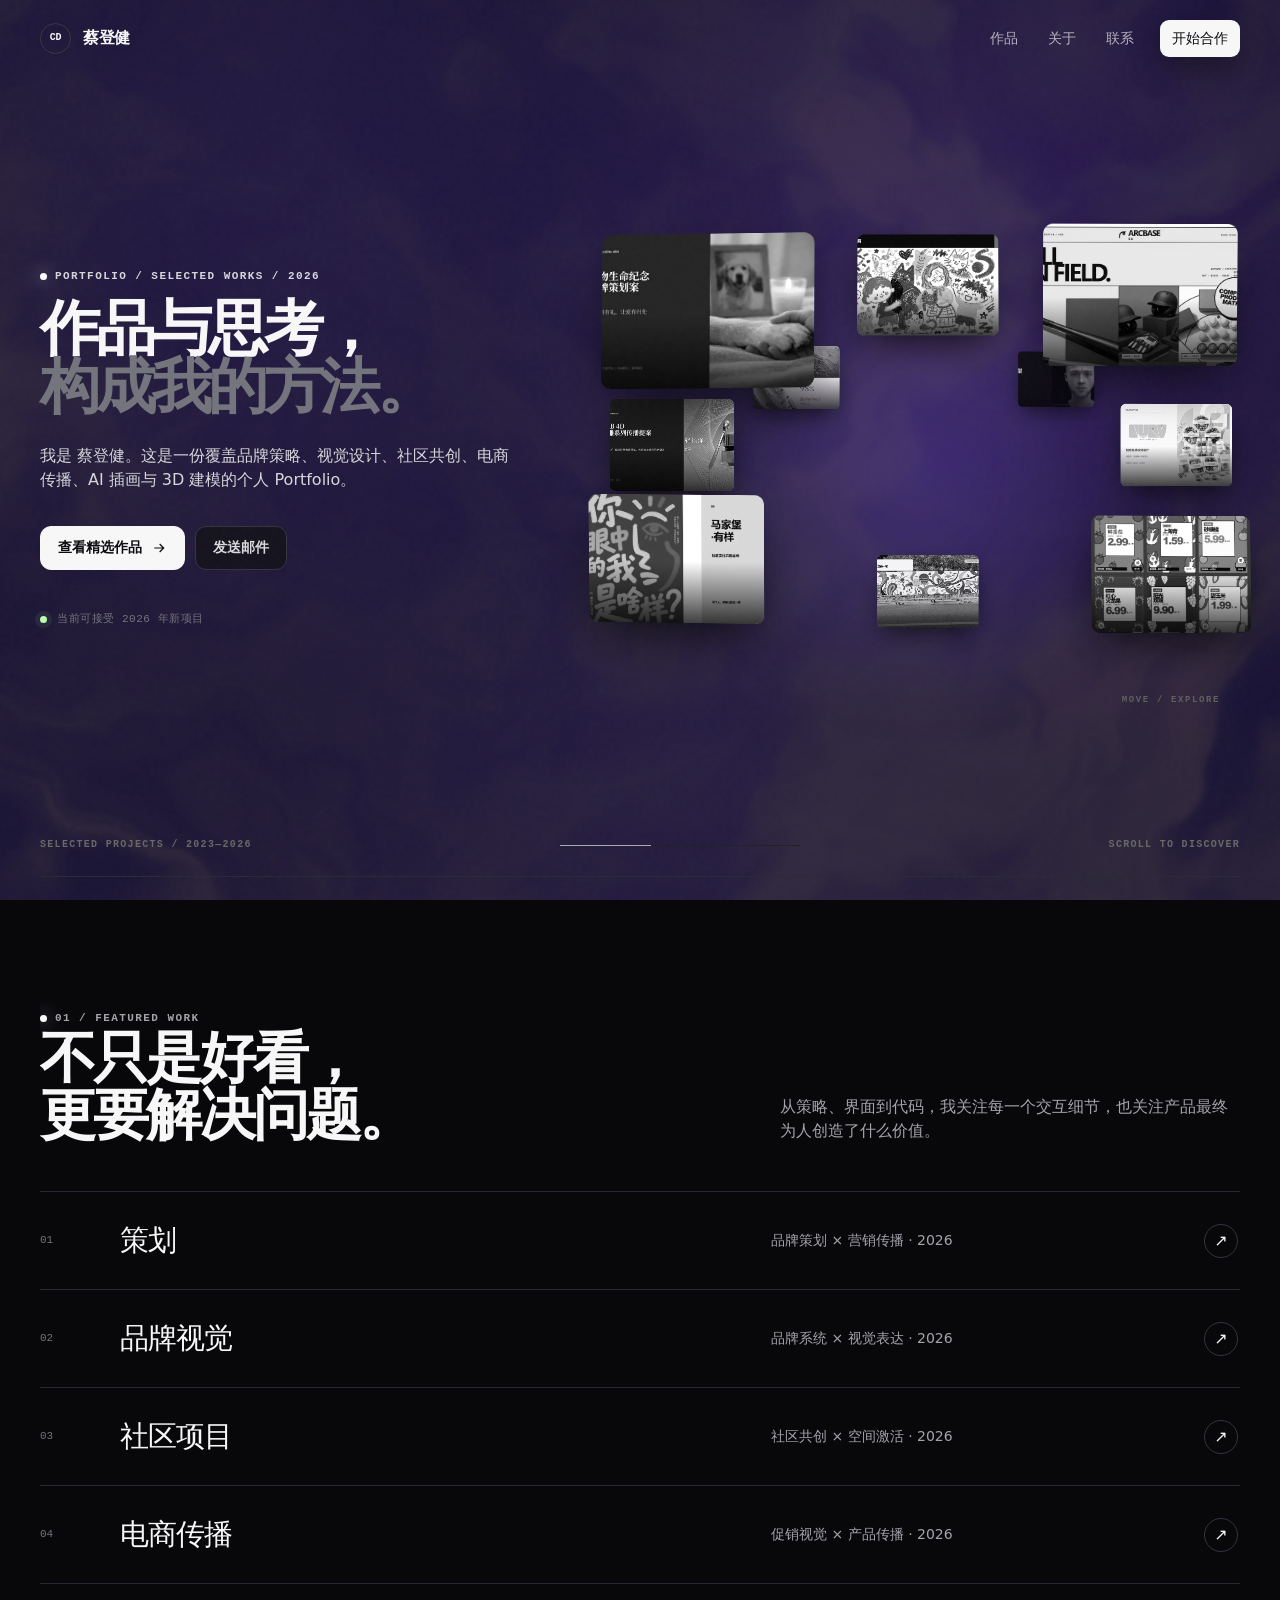
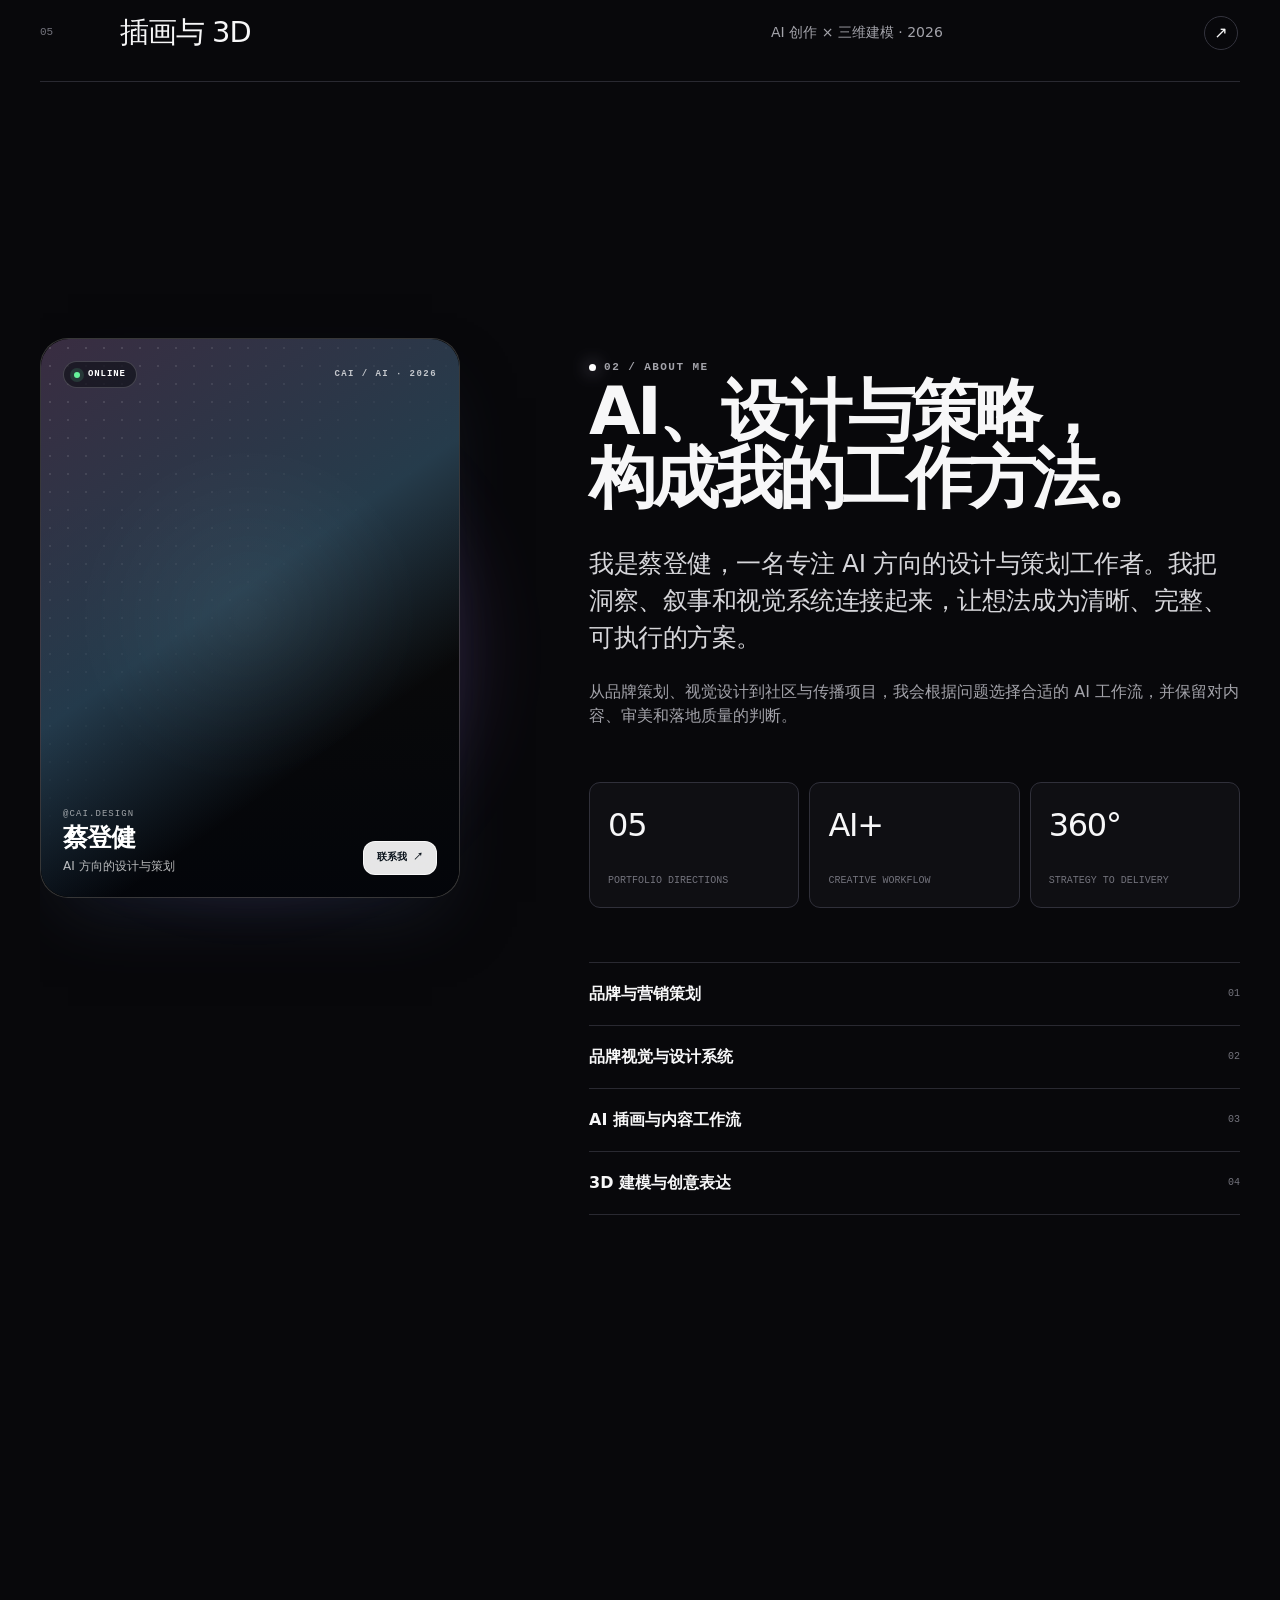
==== index.html @ 341bb223 "Add portfolio shell and optimized previews" ====
<!doctype html>
<html lang="zh-CN">
<head>
  <meta charset="utf-8">
  <meta name="viewport" content="width=device-width, initial-scale=1">
  <meta name="description" content="蔡登健的个人作品集——AI 方向的设计、策划与视觉表达。">
  <meta name="theme-color" content="#08080b">
  <title>蔡登健 — Portfolio</title>
  <style>
    :root {
      --color-primary: #f7f7f8;
      --color-secondary: #d6d6da;
      --color-muted: #a3a3aa;
      --color-dim: #73737c;
      --color-border: #292931;
      --color-elevated: #17171d;
      --color-bg: #08080b;
      --color-accent: #e9e1ff;
      --font-heading: ui-sans-serif, system-ui, -apple-system, BlinkMacSystemFont, "Segoe UI", sans-serif;
      --font-body: ui-sans-serif, system-ui, -apple-system, BlinkMacSystemFont, "Segoe UI", sans-serif;
      --font-mono: "SFMono-Regular", Consolas, "Liberation Mono", monospace;
      --radius-sm: 9px;
      --radius-md: 11px;
      --radius-lg: 13px;
      --shadow-high: 0 25px 55px -16px rgb(0 0 0 / .72);
      --ease: cubic-bezier(.22, 1, .36, 1);
      --page: min(1200px, calc(100vw - 48px));
    }

    * { box-sizing: border-box; }
    html { scroll-behavior: smooth; overflow-x: clip; background: var(--color-bg); }
    body {
      margin: 0;
      min-width: 320px;
      color: var(--color-primary);
      background:
        radial-gradient(circle at 72% 8%, rgb(233 225 255 / .045), transparent 26rem),
        var(--color-bg);
      font: 400 16px/1.5 var(--font-body);
      -webkit-font-smoothing: antialiased;
      overflow-x: hidden;
      isolation: isolate;
    }

    .liquid-ether {
      position: fixed;
      inset: 0;
      z-index: 0;
      width: 100%;
      height: 100%;
      opacity: .34;
      pointer-events: none;
      filter: saturate(1.08) contrast(.96);
      transform: translateZ(0);
    }
    main { position: relative; z-index: 1; }
    #work, #about, #contact { content-visibility: auto; }
    #work { contain-intrinsic-size: auto 720px; }
    #about { contain-intrinsic-size: auto 1050px; }
    #contact { contain-intrinsic-size: auto 680px; }

    ::selection { color: #0a0a0a; background: var(--color-accent); }
    a { color: inherit; text-decoration: none; }
    button { color: inherit; font: inherit; }
    img { display: block; max-width: 100%; }
    [hidden] { display: none !important; }

    .noise {
      position: fixed;
      inset: 0;
      z-index: 50;
      opacity: .025;
      pointer-events: none;
      background-image: url("data:image/svg+xml,%3Csvg viewBox='0 0 180 180' xmlns='http://www.w3.org/2000/svg'%3E%3Cfilter id='n'%3E%3CfeTurbulence type='fractalNoise' baseFrequency='.9' numOctaves='4' stitchTiles='stitch'/%3E%3C/filter%3E%3Crect width='100%25' height='100%25' filter='url(%23n)' opacity='.7'/%3E%3C/svg%3E");
    }

    .skip-link {
      position: fixed;
      left: 16px;
      top: -80px;
      z-index: 100;
      padding: 10px 14px;
      color: var(--color-bg);
      background: var(--color-primary);
      border-radius: var(--radius-sm);
      transition: top 160ms ease;
    }
    .skip-link:focus { top: 16px; }

    .shell { width: var(--page); margin-inline: auto; }
    .eyebrow {
      display: inline-flex;
      align-items: center;
      gap: 8px;
      margin: 0 0 18px;
      color: var(--color-secondary);
      font: 700 11px/1 var(--font-mono);
      letter-spacing: .13em;
      text-transform: uppercase;
    }
    .eyebrow::before { content: ""; width: 7px; height: 7px; background: #fff; border-radius: 50%; box-shadow: 0 0 18px rgb(233 225 255 / .8); }

    .site-header {
      position: fixed;
      inset: 0 0 auto;
      z-index: 40;
      border-bottom: 1px solid transparent;
      transition: background 240ms ease, border-color 240ms ease, backdrop-filter 240ms ease;
    }
    .site-header.scrolled {
      background: rgb(10 10 10 / .78);
      border-color: var(--color-border);
      -webkit-backdrop-filter: blur(18px);
      backdrop-filter: blur(18px);
    }
    .nav { height: 76px; display: flex; align-items: center; justify-content: space-between; }
    .brand { display: inline-flex; align-items: center; gap: 12px; font-weight: 600; letter-spacing: -.02em; }
    .brand-mark {
      display: grid;
      width: 31px;
      height: 31px;
      place-items: center;
      border: 1px solid #343434;
      border-radius: 50%;
      font: 700 10px/1 var(--font-mono);
      transition: transform 500ms var(--ease), background 250ms ease, color 250ms ease;
    }
    .brand:hover .brand-mark { color: #0a0a0a; background: #fff; transform: rotate(360deg); }
    .nav-links { display: flex; align-items: center; gap: 6px; }
    .nav-links a {
      padding: 8px 12px;
      color: rgb(255 255 255 / .66);
      border-radius: var(--radius-sm);
      font-size: 14px;
      font-weight: 500;
      transition: color 150ms ease, background 150ms ease;
    }
    .nav-links a:hover, .nav-links a:focus-visible { color: #fff; background: #181818; outline: none; }
    .nav-cta {
      margin-left: 8px;
      color: #0a0a0a !important;
      background: #fff !important;
      box-shadow: 0 0 24px rgb(233 225 255 / .18);
    }
    .nav-cta:hover { transform: translateY(-1px); }

    .hero {
      min-height: 100svh;
      display: grid;
      grid-template-columns: minmax(290px, .82fr) minmax(520px, 1.18fr);
      align-items: center;
      gap: clamp(32px, 5vw, 80px);
      padding: 118px 0 56px;
    }
    .hero-copy { position: relative; z-index: 4; }
    .hero h1 {
      max-width: 700px;
      margin: 0;
      font-size: clamp(46px, 5.3vw, 88px);
      font-weight: 600;
      line-height: .96;
      letter-spacing: -.065em;
    }
    .hero h1 span { display: block; color: var(--color-dim); white-space: nowrap; }
    .hero-intro { max-width: 510px; margin: 28px 0 0; color: var(--color-secondary); font-size: clamp(16px, 1.45vw, 19px); }
    .hero-actions { display: flex; flex-wrap: wrap; gap: 10px; margin-top: 34px; }
    .button {
      display: inline-flex;
      min-height: 44px;
      align-items: center;
      justify-content: center;
      gap: 9px;
      padding: 0 17px;
      color: var(--color-secondary);
      background: rgb(24 24 24 / .5);
      border: 1px solid var(--color-border);
      border-radius: var(--radius-md);
      font-size: 14px;
      font-weight: 600;
      cursor: pointer;
      transition: color 180ms ease, background 180ms ease, border-color 180ms ease, transform 180ms ease;
    }
    .button:hover, .button:focus-visible { color: #fff; background: #1f1f1f; border-color: #3a3a3a; transform: translateY(-2px); outline: none; }
    .button.primary { color: #0a0a0a; background: #fff; border-color: #fff; }
    .button.primary:hover { background: var(--color-accent); border-color: var(--color-accent); }
    .button svg { width: 16px; height: 16px; }
    .availability { display: flex; align-items: center; gap: 10px; margin-top: 42px; color: var(--color-dim); font: 500 11px/1.4 var(--font-mono); letter-spacing: .05em; text-transform: uppercase; }
    .availability i { width: 7px; height: 7px; background: #b8ffad; border-radius: 50%; box-shadow: 0 0 0 5px rgb(184 255 173 / .07); animation: pulse 2.4s ease infinite; }
    @keyframes pulse { 50% { opacity: .45; transform: scale(.82); } }

    .scene-wrap { position: relative; min-height: 620px; align-self: stretch; }
    .scene-glow { position: absolute; inset: 18% 8% 8%; background: radial-gradient(circle, rgb(233 225 255 / .08), transparent 62%); filter: blur(36px); }
    .scene {
      position: absolute;
      inset: 50% auto auto 50%;
      width: min(720px, 64vw);
      height: 570px;
      perspective: 2500px;
      transform: translate(-50%, -50%);
      transform-style: preserve-3d;
      isolation: isolate;
    }
    .scene::after { content: "MOVE / EXPLORE"; position: absolute; right: 5%; bottom: -5px; color: #5f5f5f; font: 600 9px/1 var(--font-mono); letter-spacing: .18em; }
    .parallax-card {
      position: absolute;
      left: 50%;
      top: 50%;
      width: 300px;
      aspect-ratio: 1.38;
      padding: 0;
      overflow: hidden;
      color: #fff;
      background: #181818;
      border: 0;
      border-radius: var(--radius-lg);
      box-shadow: var(--shadow-high);
      cursor: pointer;
      transform-style: preserve-3d;
      will-change: transform, opacity, filter;
      transition: transform 1.2s var(--ease), filter 1.2s var(--ease), opacity 1.2s var(--ease), box-shadow 280ms ease;
    }
    .parallax-card:focus-visible { outline: 2px solid #fff; outline-offset: 5px; }
    .parallax-card::before { content: ""; position: absolute; inset: 0; z-index: 1; background: linear-gradient(to top, rgb(0 0 0 / .76), transparent 48%); }
    .parallax-card img { width: 100%; height: 100%; object-fit: cover; filter: grayscale(1) contrast(1.08); transition: filter 420ms ease, transform 900ms var(--ease); }
    .parallax-card:hover img, .parallax-card:focus-visible img { filter: grayscale(.72) contrast(1.05); transform: scale(1.045); }
    .card-meta { position: absolute; z-index: 2; inset: auto 16px 14px; display: flex; align-items: end; justify-content: space-between; gap: 12px; text-align: left; opacity: 0; transform: translateY(8px); transition: opacity 250ms ease, transform 250ms ease; }
    .parallax-card:hover .card-meta, .parallax-card:focus-visible .card-meta { opacity: 1; transform: none; }
    .card-meta strong { display: block; font-size: 14px; line-height: 1.2; }
    .card-meta small { color: #c6c6c6; font: 500 9px/1.3 var(--font-mono); letter-spacing: .08em; text-transform: uppercase; }
    .card-index { color: #fff; font: 600 10px/1 var(--font-mono); }

    .scroll-cue { display: flex; justify-content: space-between; align-items: center; padding: 12px 0 26px; color: #676767; border-bottom: 1px solid var(--color-border); font: 600 10px/1 var(--font-mono); letter-spacing: .13em; text-transform: uppercase; }
    .scroll-line { width: min(24vw, 240px); height: 1px; overflow: hidden; background: #202020; }
    .scroll-line::after { content: ""; display: block; width: 38%; height: 1px; background: #aaa; animation: scan 2.5s var(--ease) infinite; }
    @keyframes scan { from { transform: translateX(-110%); } to { transform: translateX(370%); } }

    section { scroll-margin-top: 90px; }
    .section { padding: clamp(92px, 12vw, 160px) 0; }
    .section-head { display: grid; grid-template-columns: 1fr 1fr; gap: 48px; align-items: end; margin-bottom: 48px; }
    .section-head h2 { max-width: 760px; margin: 0; font-size: clamp(36px, 5vw, 68px); font-weight: 600; line-height: 1.02; letter-spacing: -.05em; }
    .section-head p { max-width: 460px; justify-self: end; margin: 0; color: var(--color-muted); }

    .project-list { border-top: 1px solid var(--color-border); }
    .project-row {
      position: relative;
      display: grid;
      grid-template-columns: 56px 1.15fr .75fr 36px;
      gap: 24px;
      align-items: center;
      min-height: 112px;
      border-bottom: 1px solid var(--color-border);
      cursor: pointer;
      transition: padding 350ms var(--ease), background 250ms ease;
    }
    .project-row::before { content: ""; position: absolute; inset: 0; z-index: -1; background: #111; transform: scaleY(0); transform-origin: bottom; transition: transform 350ms var(--ease); }
    .project-row:hover::before, .project-row:focus-within::before { transform: scaleY(1); }
    .project-row:hover { padding-inline: 18px; }
    .project-row .no { color: var(--color-dim); font: 500 11px/1 var(--font-mono); }
    .project-row h3 { margin: 0; font-size: clamp(21px, 2.6vw, 34px); font-weight: 500; letter-spacing: -.035em; }
    .project-row p { margin: 0; color: var(--color-muted); font-size: 14px; }
    .project-row .arrow { display: grid; width: 34px; height: 34px; place-items: center; border: 1px solid #2a2a2a; border-radius: 50%; transition: color 250ms ease, background 250ms ease, transform 350ms var(--ease); }
    .project-row:hover .arrow { color: #0a0a0a; background: #fff; transform: rotate(45deg); }
    .project-row button { position: absolute; inset: 0; width: 100%; border: 0; background: transparent; cursor: pointer; }

    .about-grid { display: grid; grid-template-columns: .8fr 1.2fr; gap: clamp(50px, 9vw, 140px); align-items: start; }
    .profile-card-wrap {
      position: sticky;
      top: 110px;
      perspective: 1200px;
    }
    .profile-card {
      --profile-rx: 0deg;
      --profile-ry: 0deg;
      --profile-mx: 50%;
      --profile-my: 50%;
      position: relative;
      width: min(100%, 420px);
      min-height: 560px;
      color: #fff;
      background: #050505;
      border: 1px solid rgb(255 255 255 / .2);
      border-radius: 28px;
      box-shadow: 0 32px 70px -28px rgb(37 47 68 / .58);
      transform: rotateX(var(--profile-rx)) rotateY(var(--profile-ry));
      transform-style: preserve-3d;
      transition: transform 180ms var(--ease), box-shadow 300ms ease;
      isolation: isolate;
      outline: none;
      touch-action: pan-y;
    }
    .profile-card:focus-visible { box-shadow: 0 0 0 3px rgb(56 189 248 / .52), 0 32px 70px -28px rgb(37 47 68 / .58); }
    .profile-behind-glow {
      position: absolute;
      z-index: -2;
      inset: 7% -7% -5%;
      border-radius: inherit;
      background: radial-gradient(circle at var(--profile-mx) var(--profile-my), rgba(125, 190, 255, .67), rgb(192 132 252 / .34) 38%, transparent 70%);
      filter: blur(38px);
      opacity: .72;
      transform: translateZ(-40px);
      transition: opacity 300ms ease;
    }
    .profile-card:hover .profile-behind-glow { opacity: 1; }
    .profile-media { position: absolute; inset: 0; overflow: hidden; border-radius: inherit; background: #0a0a0a; }
    .profile-photo {
      width: 100%;
      height: 100%;
      object-fit: cover;
      object-position: 50% 43%;
      filter: saturate(.76) contrast(1.08) brightness(.84);
      transform: scale(1.025);
      transition: filter 500ms ease, transform 700ms var(--ease);
    }
    .profile-card:hover .profile-photo { filter: saturate(.94) contrast(1.06) brightness(.91); transform: scale(1.055); }
    .profile-tone {
      position: absolute;
      inset: 0;
      background:
        linear-gradient(145deg, #60496e8c 0%, #71C4FF44 46%, transparent 72%),
        linear-gradient(180deg, rgb(3 5 10 / .04) 28%, rgb(3 5 10 / .18) 54%, rgb(3 5 10 / .94) 100%);
      mix-blend-mode: screen, normal;
    }
    .profile-pattern {
      position: absolute;
      inset: 0;
      opacity: .14;
      background-image: radial-gradient(circle, #fff 1px, transparent 1.2px);
      background-size: 18px 18px;
      mask-image: linear-gradient(135deg, #000, transparent 56%);
    }
    .profile-glare {
      position: absolute;
      inset: 0;
      opacity: .55;
      background: radial-gradient(360px circle at var(--profile-mx) var(--profile-my), rgb(255 255 255 / .3), transparent 48%);
      mix-blend-mode: soft-light;
      pointer-events: none;
    }
    .profile-card-top, .profile-card-footer { position: absolute; z-index: 3; left: 22px; right: 22px; display: flex; align-items: center; justify-content: space-between; transform: translateZ(34px); }
    .profile-card-top { top: 22px; }
    .profile-card-footer { bottom: 22px; align-items: end; gap: 18px; }
    .profile-status { display: inline-flex; align-items: center; gap: 8px; padding: 8px 10px; font: 600 9px/1 var(--font-mono); letter-spacing: .1em; text-transform: uppercase; background: rgb(8 10 16 / .54); border: 1px solid rgb(255 255 255 / .18); border-radius: 999px; backdrop-filter: blur(12px); }
    .profile-status i { width: 6px; height: 6px; background: #66f29a; border-radius: 50%; box-shadow: 0 0 0 4px rgb(102 242 154 / .14); }
    .profile-mark { color: rgb(255 255 255 / .72); font: 600 9px/1 var(--font-mono); letter-spacing: .16em; }
    .profile-details small { display: block; margin-bottom: 6px; color: rgb(255 255 255 / .6); font: 500 9px/1 var(--font-mono); letter-spacing: .12em; text-transform: uppercase; }
    .profile-details strong { display: block; font-size: 25px; line-height: 1; letter-spacing: -.035em; }
    .profile-details span { display: block; margin-top: 7px; color: rgb(255 255 255 / .72); font-size: 12px; }
    .profile-contact { flex: 0 0 auto; padding: 11px 13px; color: #071019; background: rgb(255 255 255 / .9); border: 1px solid rgb(255 255 255 / .72); border-radius: 12px; font: 700 10px/1 var(--font-mono); backdrop-filter: blur(12px); transition: transform 200ms ease, background 200ms ease; }
    .profile-contact:hover, .profile-contact:focus-visible { color: #071019; background: #fff; transform: translateY(-2px); }
    .about-copy h2 { margin: 0; font-size: clamp(38px, 5.2vw, 72px); font-weight: 600; line-height: 1; letter-spacing: -.055em; }
    .about-copy .lead { margin: 34px 0 0; color: var(--color-secondary); font-size: clamp(19px, 2vw, 25px); line-height: 1.48; letter-spacing: -.018em; }
    .about-copy > p:not(.lead) { margin: 24px 0 0; color: var(--color-muted); }
    .stats { display: grid; grid-template-columns: repeat(3, 1fr); gap: 10px; margin-top: 54px; }
    .stat { min-height: 126px; padding: 18px; background: #111; border: 1px solid var(--color-border); border-radius: var(--radius-md); }
    .stat strong { display: block; font-size: 32px; font-weight: 500; letter-spacing: -.04em; }
    .stat span { display: block; margin-top: 25px; color: var(--color-dim); font: 500 10px/1.4 var(--font-mono); text-transform: uppercase; }
    .services { margin-top: 54px; border-top: 1px solid var(--color-border); }
    .service { display: flex; align-items: center; justify-content: space-between; gap: 20px; padding: 19px 0; border-bottom: 1px solid var(--color-border); }
    .service span { color: var(--color-dim); font: 500 10px/1 var(--font-mono); }

    .contact { padding-bottom: 56px; }
    .contact-card {
      position: relative;
      min-height: 500px;
      display: flex;
      flex-direction: column;
      justify-content: space-between;
      overflow: hidden;
      padding: clamp(30px, 5vw, 68px);
      background: #f4f4f4;
      color: #0a0a0a;
      border-radius: var(--radius-lg);
    }
    .contact-card::after { content: ""; position: absolute; width: 440px; height: 440px; right: -100px; bottom: -180px; border: 1px solid #bebebe; border-radius: 50%; box-shadow: 0 0 0 44px #e8e8e8, 0 0 0 45px #c8c8c8, 0 0 0 94px #ececec, 0 0 0 95px #d2d2d2; }
    .contact-card .eyebrow { color: #444; }
    .contact-card .eyebrow::before { background: #111; box-shadow: none; }
    .contact-card h2 { position: relative; z-index: 1; max-width: 850px; margin: 0; font-size: clamp(46px, 8vw, 104px); font-weight: 600; line-height: .92; letter-spacing: -.07em; }
    .contact-bottom { position: relative; z-index: 1; display: flex; align-items: end; justify-content: space-between; gap: 30px; }
    .contact-bottom p { max-width: 430px; margin: 0; color: #484848; }
    .contact-link { display: inline-flex; align-items: center; gap: 10px; padding: 13px 17px; color: #fff; background: #0a0a0a; border-radius: var(--radius-md); font-weight: 600; }
    .contact-link:hover { background: #292929; }

    footer { display: flex; align-items: center; justify-content: space-between; gap: 24px; padding: 30px 0 10px; color: var(--color-dim); font: 500 10px/1.4 var(--font-mono); letter-spacing: .06em; text-transform: uppercase; }
    .socials { display: flex; gap: 18px; }
    .socials a:hover { color: #fff; }

    /* BorderGlow — edge-sensitive purple / pink / blue light for interactive surfaces. */
    @property --glow-x { syntax: "<length-percentage>"; inherits: true; initial-value: 50%; }
    @property --glow-y { syntax: "<length-percentage>"; inherits: true; initial-value: 50%; }
    .has-border-glow { --glow-x: 50%; --glow-y: 50%; --glow-alpha: 0; }
    .border-glow-layer {
      position: absolute;
      z-index: 12;
      inset: -1px;
      padding: 1.5px;
      border-radius: inherit;
      pointer-events: none;
      opacity: var(--glow-alpha);
      background: radial-gradient(67px circle at var(--glow-x) var(--glow-y), #c084fc 0%, #f472b6 38%, #38bdf8 70%, transparent 100%);
      filter: saturate(1.35) brightness(1.35) drop-shadow(0 0 7px rgb(56 189 248 / .5));
      -webkit-mask: linear-gradient(#fff 0 0) content-box, linear-gradient(#fff 0 0);
      -webkit-mask-composite: xor;
      mask-composite: exclude;
      transition: opacity 160ms ease;
      contain: paint;
    }
    @keyframes border-glow-mobile {
      0%, 100% { --glow-x: 0%; --glow-y: 12%; }
      25% { --glow-x: 100%; --glow-y: 8%; }
      50% { --glow-x: 100%; --glow-y: 92%; }
      75% { --glow-x: 0%; --glow-y: 88%; }
    }

    dialog {
      width: min(880px, calc(100vw - 32px));
      max-height: calc(100svh - 32px);
      padding: 0;
      overflow: auto;
      color: #fff;
      background: #111;
      border: 1px solid #292929;
      border-radius: var(--radius-lg);
      box-shadow: 0 40px 100px rgb(0 0 0 / .7);
    }
    dialog.planning-open { width: min(1120px, calc(100vw - 32px)); }
    dialog::backdrop { background: rgb(0 0 0 / .76); -webkit-backdrop-filter: blur(9px); backdrop-filter: blur(9px); }
    .modal-art { position: relative; aspect-ratio: 16 / 8; overflow: hidden; }
    .modal-art img { width: 100%; height: 100%; object-fit: cover; filter: grayscale(1); }
    .modal-close { position: absolute; z-index: 2; top: 14px; right: 14px; width: 38px; height: 38px; color: #fff; background: rgb(0 0 0 / .55); border: 1px solid rgb(255 255 255 / .16); border-radius: 50%; cursor: pointer; }
    .modal-content { display: grid; grid-template-columns: 1fr 1fr; gap: 48px; padding: 34px; }
    .modal-content h3 { margin: 0; font-size: clamp(30px, 5vw, 52px); line-height: 1; letter-spacing: -.05em; }
    .modal-content p { margin: 0; color: var(--color-muted); }
    .modal-tags { display: flex; flex-wrap: wrap; gap: 7px; margin-top: 24px; }
    .modal-tags span { padding: 6px 9px; color: #bcbcbc; background: #181818; border: 1px solid #292929; border-radius: 999px; font: 500 10px/1 var(--font-mono); }
    .planning-project { padding: clamp(26px, 4vw, 48px); }
    .planning-head { max-width: 780px; padding: 10px 54px 40px 0; }
    .planning-head h3 { margin: 0; font-size: clamp(42px, 7vw, 78px); font-weight: 600; line-height: .94; letter-spacing: -.065em; }
    .planning-head > p:last-child { max-width: 680px; margin: 24px 0 0; color: var(--color-muted); font-size: 17px; }
    .planning-cases { display: grid; grid-template-columns: repeat(2, minmax(0, 1fr)); gap: 14px; }
    .planning-case { overflow: hidden; background: #151515; border: 1px solid #292929; border-radius: var(--radius-lg); }
    .case-visuals { position: relative; aspect-ratio: 16 / 9; overflow: hidden; background: #0b0b0b; }
    .case-cover { width: 100%; height: 100%; object-fit: cover; }
    .case-highlight { position: absolute; right: 14px; bottom: 14px; width: 40%; aspect-ratio: 16 / 9; object-fit: cover; border: 1px solid rgb(255 255 255 / .2); border-radius: 6px; box-shadow: 0 16px 36px rgb(0 0 0 / .5); }
    .case-copy { padding: 24px; }
    .case-label { display: flex; align-items: center; justify-content: space-between; gap: 20px; color: var(--color-dim); font: 600 9px/1 var(--font-mono); letter-spacing: .12em; text-transform: uppercase; }
    .case-copy h4 { margin: 16px 0 0; font-size: clamp(24px, 3vw, 34px); font-weight: 500; line-height: 1.08; letter-spacing: -.035em; }
    .case-copy > p { margin: 15px 0 0; color: var(--color-muted); font-size: 14px; }
    .case-points { display: grid; gap: 9px; margin: 22px 0 0; padding: 18px 0 0; border-top: 1px solid #292929; list-style: none; }
    .case-points li { display: grid; grid-template-columns: 18px 1fr; gap: 9px; color: var(--color-secondary); font-size: 13px; }
    .case-points li span { color: var(--color-dim); font: 500 9px/1.7 var(--font-mono); }
    .planning-role { display: flex; flex-wrap: wrap; gap: 7px; margin-top: 20px; }
    .planning-role span { padding: 6px 9px; color: #bcbcbc; background: #101010; border: 1px solid #292929; border-radius: 999px; font: 500 9px/1 var(--font-mono); }
    .deck-open {
      width: 100%;
      min-height: 42px;
      display: flex;
      align-items: center;
      justify-content: space-between;
      gap: 16px;
      margin-top: 22px;
      padding: 0 13px;
      color: #0a0a0a;
      background: #fff;
      border: 1px solid #fff;
      border-radius: var(--radius-sm);
      font-size: 13px;
      font-weight: 700;
      cursor: pointer;
      transition: background 180ms ease, border-color 180ms ease, transform 180ms ease;
    }
    .deck-open:hover, .deck-open:focus-visible { background: var(--color-accent); border-color: var(--color-accent); transform: translateY(-1px); outline: none; }
    .deck-viewer { min-height: 760px; background: #0b0b0b; }
    .deck-toolbar {
      position: sticky;
      top: 0;
      z-index: 4;
      display: grid;
      grid-template-columns: 1fr auto 1fr;
      align-items: center;
      gap: 20px;
      min-height: 72px;
      padding: 14px 48px 14px 20px;
      background: rgb(11 11 11 / .9);
      border-bottom: 1px solid #292929;
      -webkit-backdrop-filter: blur(16px);
      backdrop-filter: blur(16px);
    }
    .deck-back { justify-self: start; display: inline-flex; align-items: center; gap: 8px; padding: 8px 10px; color: var(--color-secondary); background: transparent; border: 1px solid #292929; border-radius: var(--radius-sm); font-size: 12px; cursor: pointer; }
    .deck-back:hover { color: #fff; background: #181818; }
    .deck-toolbar-title { min-width: 0; text-align: center; }
    .deck-toolbar-title strong { display: block; overflow: hidden; font-size: 15px; text-overflow: ellipsis; white-space: nowrap; }
    .deck-toolbar-title span { display: block; margin-top: 3px; color: var(--color-dim); font: 500 9px/1 var(--font-mono); letter-spacing: .1em; text-transform: uppercase; }
    .deck-counter { justify-self: end; color: var(--color-secondary); font: 600 11px/1 var(--font-mono); letter-spacing: .06em; }
    .deck-stage { padding: clamp(20px, 4vw, 42px); }
    .deck-slide-wrap { position: relative; max-width: 980px; margin: 0 auto; }
    .deck-slide { width: 100%; aspect-ratio: 16 / 9; object-fit: contain; background: #111; border: 1px solid #292929; border-radius: 5px; box-shadow: 0 28px 70px rgb(0 0 0 / .48); }
    .deck-nav { display: flex; align-items: center; justify-content: center; gap: 10px; margin-top: 20px; }
    .deck-nav button { min-width: 106px; height: 38px; color: var(--color-secondary); background: #151515; border: 1px solid #292929; border-radius: var(--radius-sm); font-size: 12px; cursor: pointer; }
    .deck-nav button:hover:not(:disabled) { color: #fff; background: #1d1d1d; }
    .deck-nav button:disabled { opacity: .32; cursor: default; }
    .deck-thumbs { display: grid; grid-template-columns: repeat(5, minmax(0, 1fr)); gap: 10px; max-width: 980px; margin: 34px auto 0; }
    .deck-thumb { position: relative; padding: 0; overflow: hidden; background: #111; border: 1px solid #292929; border-radius: 5px; cursor: pointer; transition: border-color 180ms ease, transform 180ms ease, opacity 180ms ease; opacity: .58; }
    .deck-thumb:hover, .deck-thumb:focus-visible { opacity: .9; transform: translateY(-2px); outline: none; }
    .deck-thumb.active { border-color: #fff; opacity: 1; }
    .deck-thumb img { width: 100%; aspect-ratio: 16 / 9; object-fit: cover; }
    .deck-thumb span { position: absolute; left: 6px; bottom: 5px; display: grid; width: 20px; height: 20px; place-items: center; color: #fff; background: rgb(0 0 0 / .72); border-radius: 50%; font: 600 8px/1 var(--font-mono); }
    .web-viewer { min-height: 760px; background: #0b0b0b; }
    .web-toolbar {
      position: sticky;
      top: 0;
      z-index: 4;
      display: grid;
      grid-template-columns: 1fr minmax(0, 1.6fr) 1fr;
      align-items: center;
      gap: 20px;
      min-height: 72px;
      padding: 14px 48px 14px 20px;
      background: rgb(11 11 11 / .9);
      border-bottom: 1px solid #292929;
      -webkit-backdrop-filter: blur(16px);
      backdrop-filter: blur(16px);
    }
    .web-toolbar-title { min-width: 0; text-align: center; }
    .web-toolbar-title strong { display: block; overflow: hidden; font-size: 15px; text-overflow: ellipsis; white-space: nowrap; }
    .web-toolbar-title span { display: block; margin-top: 3px; color: var(--color-dim); font: 500 9px/1 var(--font-mono); letter-spacing: .1em; text-transform: uppercase; }
    .web-open-new { justify-self: end; color: var(--color-secondary); font: 600 10px/1 var(--font-mono); letter-spacing: .05em; }
    .web-open-new:hover { color: #fff; }
    .web-stage { padding: clamp(14px, 2.4vw, 28px); }
    .web-frame-shell { height: min(820px, calc(100svh - 156px)); min-height: 560px; overflow: hidden; background: #fff; border: 1px solid #292929; border-radius: 7px; box-shadow: 0 28px 70px rgb(0 0 0 / .48); }
    .web-frame { display: block; width: 100%; height: 100%; border: 0; background: #fff; }
    @property --community-reveal { syntax: "<percentage>"; inherits: true; initial-value: 0%; }
    .community-viewer { padding: clamp(26px, 4vw, 48px); background: #0b0b0b; }
    .community-head { max-width: 920px; padding: 10px 54px 38px 0; }
    .community-head h3 { max-width: 900px; margin: 0; font-size: clamp(42px, 7vw, 78px); font-weight: 600; line-height: .94; letter-spacing: -.065em; }
    .community-head > p:last-child { max-width: 760px; margin: 24px 0 0; color: var(--color-muted); font-size: 17px; }
    .community-compare {
      --community-reveal: 0%;
      position: relative;
      aspect-ratio: 16 / 9;
      overflow: hidden;
      background: #111;
      border: 1px solid #292929;
      border-radius: var(--radius-lg);
      box-shadow: 0 28px 70px rgb(0 0 0 / .48);
      animation: community-sweep 2.8s var(--ease) .28s forwards;
    }
    .community-compare.manual { animation: none; }
    .community-compare img { position: absolute; inset: 0; width: 100%; height: 100%; object-fit: cover; }
    .community-after { clip-path: inset(0 calc(100% - var(--community-reveal)) 0 0); }
    .community-divider { position: absolute; z-index: 2; top: 0; bottom: 0; left: var(--community-reveal); width: 1px; background: #fff; box-shadow: 0 0 0 1px rgb(0 0 0 / .3), 0 0 24px rgb(255 255 255 / .55); transform: translateX(-1px); }
    .community-divider::after { content: "↔"; position: absolute; top: 50%; left: 50%; display: grid; width: 44px; height: 44px; place-items: center; color: #0a0a0a; background: #fff; border-radius: 50%; font-size: 17px; transform: translate(-50%, -50%); }
    .community-state { position: absolute; z-index: 3; top: 16px; padding: 7px 10px; color: #0a0a0a; background: #fff; border-radius: 999px; font: 700 9px/1 var(--font-mono); letter-spacing: .08em; text-transform: uppercase; }
    .community-state.before { left: 16px; }
    .community-state.after { right: 16px; color: #111; background: #ffd336; }
    .community-change-control { display: grid; grid-template-columns: auto minmax(140px, 1fr) auto; align-items: center; gap: 14px; margin: 16px 0 40px; color: var(--color-dim); font: 600 9px/1 var(--font-mono); letter-spacing: .09em; text-transform: uppercase; }
    .community-change-control input { width: 100%; height: 2px; accent-color: #ffd336; cursor: ew-resize; }
    .community-flow { display: grid; grid-template-columns: repeat(7, 1fr); margin-bottom: 36px; border: 1px solid #292929; border-radius: var(--radius-sm); }
    .community-flow span { min-width: 0; padding: 12px 8px; color: var(--color-dim); border-right: 1px solid #292929; font: 600 8px/1.35 var(--font-mono); text-align: center; letter-spacing: .05em; text-transform: uppercase; }
    .community-flow span:last-child { border-right: 0; }
    .community-pages { display: grid; gap: clamp(28px, 5vw, 62px); }
    .community-page { opacity: 0; transform: perspective(1100px) translateY(44px) rotateX(2.5deg) scale(.965); transform-origin: 50% 0; transition: opacity 700ms var(--ease), transform 900ms var(--ease); }
    .community-page.visible { opacity: 1; transform: none; }
    .community-page figcaption { display: flex; align-items: center; justify-content: space-between; gap: 18px; margin-bottom: 10px; color: var(--color-dim); font: 600 9px/1 var(--font-mono); letter-spacing: .09em; text-transform: uppercase; }
    .community-page img { width: 100%; aspect-ratio: 16 / 9; object-fit: contain; background: #111; border: 1px solid #292929; border-radius: 6px; box-shadow: 0 24px 60px rgb(0 0 0 / .36); }
    .community-end { display: flex; align-items: center; justify-content: space-between; gap: 24px; padding: 26px 0 4px; color: var(--color-secondary); border-top: 1px solid #292929; }
    .community-end strong { font-size: clamp(22px, 3vw, 34px); font-weight: 500; letter-spacing: -.04em; }
    .community-end span { color: var(--color-dim); font: 600 9px/1 var(--font-mono); letter-spacing: .08em; text-transform: uppercase; }
    .star-grid { display: grid; grid-template-columns: repeat(2, minmax(0, 1fr)); gap: 8px; margin-top: 20px; }
    .star-item { min-height: 98px; padding: 13px; background: #101010; border: 1px solid #292929; border-radius: var(--radius-sm); }
    .star-item strong { display: block; color: #fff; font: 700 9px/1 var(--font-mono); letter-spacing: .1em; text-transform: uppercase; }
    .star-item p { margin: 9px 0 0; color: var(--color-muted); font-size: 12px; line-height: 1.5; }
    .ecommerce-case .case-visuals::after { content: ""; position: absolute; inset: 0; background: linear-gradient(180deg, transparent 54%, rgb(0 0 0 / .36)); pointer-events: none; }
    .ecommerce-case .case-cover { transition: transform 850ms var(--ease), filter 500ms ease; }
    .ecommerce-case:hover .case-cover { transform: scale(1.035); filter: saturate(1.08); }
    .poster-viewer { min-height: 760px; background: #0b0b0b; }
    .poster-stage { display: grid; place-items: center; padding: clamp(20px, 4vw, 42px); }
    .poster-image { width: auto; max-width: 100%; max-height: calc(100svh - 150px); object-fit: contain; background: #111; border: 1px solid #292929; border-radius: 6px; box-shadow: 0 28px 70px rgb(0 0 0 / .48); }
    .workflow { display: grid; grid-template-columns: repeat(3, 1fr); gap: 8px; margin-top: 22px; }
    .workflow-step { position: relative; min-height: 96px; padding: 14px; background: #101010; border: 1px solid #292929; border-radius: var(--radius-sm); }
    .workflow-step:not(:last-child)::after { content: "→"; position: absolute; z-index: 2; top: 50%; right: -10px; color: #fff; font-size: 14px; transform: translate(50%, -50%); }
    .workflow-step span { color: var(--color-dim); font: 700 8px/1 var(--font-mono); letter-spacing: .1em; text-transform: uppercase; }
    .workflow-step strong { display: block; margin-top: 10px; color: var(--color-secondary); font-size: 12px; font-weight: 600; line-height: 1.4; }
    .creative-viewer { padding: clamp(26px, 4vw, 48px); background: #0b0b0b; }
    .creative-head { max-width: 900px; padding: 10px 54px 46px 0; }
    .creative-head h3 { margin: 0; font-size: clamp(42px, 7vw, 78px); font-weight: 600; line-height: .94; letter-spacing: -.065em; }
    .creative-head > p:last-child { max-width: 760px; margin: 24px 0 0; color: var(--color-muted); font-size: 17px; }
    .creative-section { padding: clamp(28px, 5vw, 58px) 0; border-top: 1px solid #292929; }
    .creative-section-head { display: grid; grid-template-columns: minmax(0, .8fr) minmax(0, 1.2fr); gap: clamp(28px, 5vw, 72px); margin-bottom: 30px; }
    .creative-section-index { color: var(--color-dim); font: 700 9px/1 var(--font-mono); letter-spacing: .11em; text-transform: uppercase; }
    .creative-section h4 { margin: 12px 0 0; font-size: clamp(30px, 5vw, 54px); font-weight: 500; line-height: 1; letter-spacing: -.05em; }
    .creative-section-copy > p { margin: 0; color: var(--color-muted); font-size: 15px; }
    .creative-pages { display: grid; gap: clamp(22px, 4vw, 44px); }
    .creative-page { opacity: 0; transform: translateY(34px) scale(.978); transition: opacity 650ms var(--ease), transform 850ms var(--ease); }
    .creative-page.visible { opacity: 1; transform: none; }
    .creative-page figcaption { display: flex; justify-content: space-between; gap: 14px; margin-bottom: 9px; color: var(--color-dim); font: 600 9px/1 var(--font-mono); letter-spacing: .08em; text-transform: uppercase; }
    .creative-page img { width: 100%; aspect-ratio: 16 / 9; object-fit: contain; background: #111; border: 1px solid #292929; border-radius: 6px; box-shadow: 0 24px 60px rgb(0 0 0 / .36); }

    /* Dark portfolio theme — restrained black surfaces with scarce lavender accents. */
    body { background: radial-gradient(circle at 72% 8%, rgb(82 39 255 / .12), transparent 30rem), #08080b; }
    .liquid-ether { opacity: .29; mix-blend-mode: screen; }
    .noise { opacity: .035; mix-blend-mode: screen; }
    .site-header.scrolled { background: rgb(8 8 11 / .78); border-color: rgb(255 255 255 / .08); }
    .brand-mark { border-color: #383842; }
    .brand:hover .brand-mark { color: #09090c; background: #f7f7f8; }
    .nav-links a { color: rgb(247 247 248 / .68); }
    .nav-links a:hover, .nav-links a:focus-visible { color: #fff; background: rgb(255 255 255 / .07); }
    .nav-cta { color: #0a0a0d !important; background: #f7f7f8 !important; box-shadow: 0 12px 32px rgb(0 0 0 / .4); }
    .nav-cta:hover { background: var(--color-accent) !important; }
    .button { color: #d8d8dd; background: rgb(18 18 24 / .82); border-color: #34343e; }
    .button:hover, .button:focus-visible { color: #fff; background: #202028; border-color: #555565; }
    .button.primary { color: #0a0a0d; background: #f7f7f8; border-color: #f7f7f8; }
    .button.primary:hover { color: #0a0a0d; background: var(--color-accent); border-color: #e9e1ff; }
    .scene-glow { background: radial-gradient(circle, rgb(125 89 255 / .22), transparent 64%); }
    .parallax-card { border-color: rgb(255 255 255 / .16); box-shadow: 0 28px 70px -18px rgb(0 0 0 / .78); }
    .project-row::before { background: linear-gradient(90deg, rgb(82 39 255 / .12), rgb(255 159 252 / .05)); }
    .project-row .arrow { border-color: #34343e; }
    .stat { background: rgb(18 18 24 / .74); border-color: #30303a; }
    dialog { color: #f7f7f8; background: #0d0d12; border-color: #2c2c34; box-shadow: 0 44px 120px rgb(0 0 0 / .72); }
    dialog::backdrop { background: rgb(0 0 0 / .76); backdrop-filter: blur(7px); }
    .modal-close { color: #fff; background: rgb(18 18 24 / .88); border-color: rgb(255 255 255 / .16); box-shadow: 0 8px 24px rgb(0 0 0 / .35); }
    .contact-card { color: #f7f7f8; background: linear-gradient(145deg, #121218, #0b0b0f 66%); border: 1px solid #292931; }
    .contact-card::after { border-color: #353541; box-shadow: 0 0 0 44px #111118, 0 0 0 45px #2e2e38, 0 0 0 94px #0e0e14, 0 0 0 95px #292933; }
    .contact-card .eyebrow { color: #a3a3aa; }
    .contact-card .eyebrow::before { background: #fff; }
    .contact-bottom p { color: #a3a3aa; }
    .contact-link { color: #09090c; background: #f7f7f8; }
    .contact-link:hover { color: #09090c; background: var(--color-accent); }
    .hero { min-height: 92svh; grid-template-columns: minmax(290px, .9fr) minmax(460px, 1.1fr); }
    .hero h1 { max-width: 610px; font-size: clamp(42px, 4.7vw, 72px); }
    .hero-intro { max-width: 470px; font-size: clamp(15px, 1.25vw, 17px); }
    .scene-wrap { min-height: 540px; }
    .scene { width: min(650px, 60vw); height: 510px; }
    .parallax-card { width: 258px; }
    .section { padding: clamp(80px, 10vw, 132px) 0; }
    .section-head h2 { max-width: 650px; font-size: clamp(32px, 4.4vw, 56px); }
    .project-row { min-height: 98px; }
    .project-row h3 { font-size: clamp(20px, 2.25vw, 30px); }
    .planning-head h3, .community-head h3, .creative-head h3 { font-size: clamp(38px, 6vw, 64px); }
    .case-copy h4 { font-size: clamp(22px, 2.5vw, 30px); }

    @keyframes community-sweep {
      0% { --community-reveal: 0%; }
      18% { --community-reveal: 0%; }
      100% { --community-reveal: 100%; }
    }

    .reveal { opacity: 0; transform: translateY(26px); transition: opacity 800ms var(--ease), transform 800ms var(--ease); }
    .reveal.visible { opacity: 1; transform: none; }

    @media (max-width: 980px) {
      :root { --page: min(100% - 32px, 780px); }
      .hero { grid-template-columns: 1fr; padding-top: 150px; }
      .hero-copy { max-width: 760px; }
      .scene-wrap { min-height: 610px; }
      .scene { width: min(640px, 92vw); }
      .section-head, .about-grid { grid-template-columns: 1fr; }
      .section-head p { justify-self: start; }
      .profile-card-wrap { position: relative; top: 0; width: min(100%, 540px); }
      .profile-card { min-height: 620px; }
      .about-copy { max-width: 730px; }
    }

    @media (max-width: 680px) {
      :root { --page: calc(100% - 28px); }
      .nav { height: 66px; }
      .nav-links a:not(.nav-cta) { display: none; }
      .nav-cta { padding-inline: 12px !important; }
      .hero { min-height: auto; gap: 16px; padding-top: 118px; }
      .hero h1 { font-size: clamp(40px, 13vw, 56px); }
      .hero-intro { margin-top: 22px; }
      .availability { margin-top: 28px; }
      .scene-wrap { min-height: 470px; margin-top: 4px; }
      .scene { width: 580px; height: 440px; transform: translate(-50%, -50%) scale(.64); }
      .scene::after { display: none; }
      .section { padding: 90px 0; }
      .section-head { gap: 22px; margin-bottom: 32px; }
      .project-row { grid-template-columns: 36px 1fr 34px; min-height: 96px; gap: 10px; }
      .project-row p { display: none; }
      .stats { grid-template-columns: 1fr; }
      .stat { min-height: 105px; }
      .profile-card { min-height: min(610px, 145vw); }
      .profile-card-footer { left: 16px; right: 16px; bottom: 16px; }
      .profile-details strong { font-size: 22px; }
      .profile-details span { max-width: 150px; line-height: 1.35; }
      .contact-card { min-height: 530px; }
      .contact-bottom { align-items: start; flex-direction: column; }
      .contact-card::after { right: -220px; bottom: -130px; }
      footer { align-items: flex-start; flex-direction: column; }
      .modal-content { grid-template-columns: 1fr; gap: 20px; padding: 24px; }
      .planning-project { padding: 22px; }
      .planning-head { padding: 12px 44px 30px 0; }
      .planning-cases { grid-template-columns: 1fr; }
      .case-copy { padding: 20px; }
      .deck-toolbar { grid-template-columns: auto minmax(0, 1fr) auto; gap: 8px; min-height: 64px; padding: 10px 44px 10px 10px; }
      .deck-back { width: 38px; justify-content: center; padding-inline: 0; }
      .deck-back span { display: none; }
      .deck-toolbar-title strong { font-size: 12px; }
      .deck-toolbar-title span { font-size: 8px; }
      .deck-counter { font-size: 9px; }
      .deck-stage { padding: 14px 10px 24px; }
      .deck-nav { margin-top: 14px; }
      .deck-nav button { min-width: 92px; }
      .deck-thumbs { grid-template-columns: repeat(2, minmax(0, 1fr)); gap: 8px; margin-top: 24px; }
      .web-toolbar { grid-template-columns: auto minmax(0, 1fr) auto; gap: 8px; min-height: 64px; padding: 10px 44px 10px 10px; }
      .web-toolbar-title strong { font-size: 12px; }
      .web-open-new { font-size: 0; }
      .web-open-new::after { content: "↗"; font-size: 16px; }
      .web-stage { padding: 10px; }
      .web-frame-shell { height: calc(100svh - 118px); min-height: 480px; }
      .community-viewer { padding: 22px 10px; }
      .community-head { padding: 12px 44px 28px 12px; }
      .community-head > p:last-child { font-size: 14px; }
      .community-state { top: 8px; padding: 5px 7px; font-size: 7px; }
      .community-state.before { left: 8px; }
      .community-state.after { right: 8px; }
      .community-divider::after { width: 34px; height: 34px; }
      .community-change-control { margin: 12px 2px 28px; }
      .community-flow { grid-template-columns: repeat(4, 1fr); }
      .community-flow span:nth-child(4) { border-right: 0; }
      .community-flow span:nth-child(-n+4) { border-bottom: 1px solid #292929; }
      .community-flow span:last-child { grid-column: span 2; }
      .community-page { transform: translateY(26px) scale(.98); }
      .star-grid { grid-template-columns: 1fr; }
      .star-item { min-height: 0; }
      .workflow { grid-template-columns: 1fr; }
      .workflow-step { min-height: 0; }
      .workflow-step:not(:last-child)::after { top: auto; right: 50%; bottom: -8px; transform: translate(50%, 50%) rotate(90deg); }
      .poster-stage { padding: 14px 10px 24px; }
      .creative-viewer { padding: 22px 10px; }
      .creative-head { padding: 12px 44px 32px 12px; }
      .creative-head > p:last-child { font-size: 14px; }
      .creative-section-head { grid-template-columns: 1fr; gap: 20px; padding-inline: 2px; }
      .creative-page { transform: translateY(24px) scale(.985); }
      .liquid-ether { opacity: .26; filter: saturate(1.02); }
    }

    @media (pointer: coarse) {
      .scene::after { display: none; }
      .card-meta { opacity: 1; transform: none; }
      .has-border-glow { --glow-alpha: .3; }
      .border-glow-layer {
        animation: none;
        background: linear-gradient(120deg, #c084fc, #f472b6 48%, #38bdf8);
        filter: none;
      }
    }

    @media (prefers-reduced-motion: reduce) {
      html { scroll-behavior: auto; }
      *, *::before, *::after { animation-duration: .01ms !important; animation-iteration-count: 1 !important; transition-duration: .01ms !important; }
      .reveal { opacity: 1; transform: none; }
      .community-compare { --community-reveal: 100%; animation: none; }
      .community-page { opacity: 1; transform: none; }
      .creative-page { opacity: 1; transform: none; }
      .profile-card { transform: none; }
    }
  </style>
</head>
<body>
  <a class="skip-link" href="#main">跳到主内容</a>
  <canvas class="liquid-ether" id="liquidEther" aria-hidden="true"></canvas>
  <div class="noise" aria-hidden="true"></div>

  <header class="site-header" id="siteHeader">
    <nav class="nav shell" aria-label="主导航">
      <a class="brand" href="#top" aria-label="返回首页">
        <span class="brand-mark">CD</span>
        <span data-bind="name">CAI DJ</span>
      </a>
      <div class="nav-links">
        <a href="#work">作品</a>
        <a href="#about">关于</a>
        <a href="#contact">联系</a>
        <a class="nav-cta" href="#contact">开始合作</a>
      </div>
    </nav>
  </header>

  <main id="main">
    <section class="hero shell" id="top">
      <div class="hero-copy">
        <p class="eyebrow">Portfolio / Selected works / 2026</p>
        <h1>作品与思考，<span>构成我的方法。</span></h1>
        <p class="hero-intro">我是 <span data-bind="name">CAI DJ</span>。这是一份覆盖品牌策略、视觉设计、社区共创、电商传播、AI 插画与 3D 建模的个人 Portfolio。</p>
        <div class="hero-actions">
          <a class="button primary" href="#work">
            查看精选作品
            <svg aria-hidden="true" viewBox="0 0 24 24" fill="none" stroke="currentColor" stroke-width="1.8"><path d="M5 12h14M13 6l6 6-6 6"/></svg>
          </a>
          <a class="button" data-email-link href="mailto:hello@yourdomain.com">发送邮件</a>
        </div>
        <div class="availability"><i aria-hidden="true"></i><span>当前可接受 2026 年新项目</span></div>
      </div>
      <div class="scene-wrap" aria-label="可交互的精选项目场景">
        <div class="scene-glow" aria-hidden="true"></div>
        <div class="scene" id="scene"></div>
      </div>
    </section>

    <div class="scroll-cue shell" aria-hidden="true"><span>Selected projects / 2023—2026</span><span class="scroll-line"></span><span>Scroll to discover</span></div>

    <section class="section shell" id="work">
      <div class="section-head reveal">
        <div>
          <p class="eyebrow">01 / Featured work</p>
          <h2>不只是好看，<br>更要解决问题。</h2>
        </div>
        <p>从策略、界面到代码，我关注每一个交互细节，也关注产品最终为人创造了什么价值。</p>
      </div>
      <div class="project-list reveal" id="projectList"></div>
    </section>

    <section class="section shell" id="about">
      <div class="about-grid">
        <div class="profile-card-wrap reveal">
          <article class="profile-card" id="profileCard" tabindex="0" aria-label="蔡登健交互式个人资料卡">
            <div class="profile-behind-glow" aria-hidden="true"></div>
            <div class="profile-media">
              <img class="profile-photo" src="assets/previews/profile/cai-dengjian.webp" alt="蔡登健个人照片" loading="lazy" decoding="async">
              <div class="profile-tone" aria-hidden="true"></div>
              <div class="profile-pattern" aria-hidden="true"></div>
              <div class="profile-glare" aria-hidden="true"></div>
            </div>
            <div class="profile-card-top">
              <span class="profile-status"><i aria-hidden="true"></i>Online</span>
              <span class="profile-mark">CAI / AI · 2026</span>
            </div>
            <div class="profile-card-footer">
              <div class="profile-details">
                <small>@cai.design</small>
                <strong>蔡登健</strong>
                <span>AI 方向的设计与策划</span>
              </div>
              <a class="profile-contact" data-email-link href="mailto:3193457458@qq.com">联系我 ↗</a>
            </div>
          </article>
        </div>
        <div class="about-copy reveal">
          <p class="eyebrow">02 / About me</p>
          <h2>AI、设计与策略，<br>构成我的工作方法。</h2>
          <p class="lead">我是蔡登健，一名专注 AI 方向的设计与策划工作者。我把洞察、叙事和视觉系统连接起来，让想法成为清晰、完整、可执行的方案。</p>
          <p>从品牌策划、视觉设计到社区与传播项目，我会根据问题选择合适的 AI 工作流，并保留对内容、审美和落地质量的判断。</p>
          <div class="stats">
            <div class="stat"><strong>05</strong><span>Portfolio directions</span></div>
            <div class="stat"><strong>AI+</strong><span>Creative workflow</span></div>
            <div class="stat"><strong>360°</strong><span>Strategy to delivery</span></div>
          </div>
          <div class="services" aria-label="服务范围">
            <div class="service"><strong>品牌与营销策划</strong><span>01</span></div>
            <div class="service"><strong>品牌视觉与设计系统</strong><span>02</span></div>
            <div class="service"><strong>AI 插画与内容工作流</strong><span>03</span></div>
            <div class="service"><strong>3D 建模与创意表达</strong><span>04</span></div>
          </div>
        </div>
      </div>
    </section>

    <section class="contact shell" id="contact">
      <div class="contact-card reveal">
        <div>
          <p class="eyebrow">03 / Start a project</p>
          <h2>有个好想法？<br>一起把它做出来。</h2>
        </div>
        <div class="contact-bottom">
          <p>欢迎联系我聊聊新产品、品牌网站、交互实验，或任何值得认真解决的问题。</p>
          <a class="contact-link" data-email-link href="mailto:3193457458@qq.com"><span data-bind="email">3193457458@qq.com</span> ↗</a>
        </div>
      </div>
      <footer>
        <span>© <span id="year"></span> <span data-bind="name">蔡登健</span>. All rights reserved.</span>
        <div class="socials"><a href="#" aria-label="Behance">作品集</a><a href="#" aria-label="GitHub">GitHub</a><a href="#" aria-label="LinkedIn">领英</a></div>
      </footer>
    </section>
  </main>

  <dialog id="projectDialog" aria-labelledby="dialogTitle">
    <button class="modal-close" type="button" aria-label="关闭项目详情" id="dialogClose">×</button>
    <div id="standardProject">
      <div class="modal-art">
      <img id="dialogImage" alt="">
      </div>
      <div class="modal-content">
        <div>
          <p class="eyebrow" id="dialogCategory">Selected project</p>
          <h3 id="dialogTitle"></h3>
          <div class="modal-tags" id="dialogTags"></div>
        </div>
        <p id="dialogDescription"></p>
      </div>
    </div>
    <div class="planning-project" id="planningProject" hidden>
      <div class="planning-head">
        <p class="eyebrow" id="planningEyebrow">Planning / Selected cases</p>
        <h3 id="planningTitle">策划</h3>
        <p id="planningDescription">从品牌命题、用户洞察到传播与落地路径，用完整策略把商业目标转化为可执行的体验。</p>
      </div>
      <div class="planning-cases" id="planningCases"></div>
    </div>
    <div class="deck-viewer" id="deckViewer" hidden>
      <div class="deck-toolbar">
        <button class="deck-back" type="button" id="deckBack">← <span>返回策划</span></button>
        <div class="deck-toolbar-title"><strong id="deckTitle"></strong><span>Full presentation</span></div>
        <span class="deck-counter" id="deckCounter">01 / 10</span>
      </div>
      <div class="deck-stage">
        <div class="deck-slide-wrap"><img class="deck-slide" id="deckSlide" alt=""></div>
        <div class="deck-nav">
          <button type="button" id="deckPrev">← 上一页</button>
          <button type="button" id="deckNext">下一页 →</button>
        </div>
        <div class="deck-thumbs" id="deckThumbs" aria-label="PPT 页面缩略图"></div>
      </div>
    </div>
    <div class="web-viewer" id="webViewer" hidden>
      <div class="web-toolbar">
        <button class="deck-back" type="button" id="webBack">← <span>返回品牌视觉</span></button>
        <div class="web-toolbar-title"><strong id="webTitle"></strong><span id="webSubtitle">Complete brand visual</span></div>
        <a class="web-open-new" id="webOpenNew" href="#" target="_blank" rel="noopener">新窗口查看 ↗</a>
      </div>
      <div class="web-stage">
        <div class="web-frame-shell"><iframe class="web-frame" id="webFrame" title="完整品牌视觉方案" loading="eager"></iframe></div>
      </div>
    </div>
    <div class="community-viewer" id="communityViewer" hidden>
      <div class="community-head">
        <p class="eyebrow">Community regeneration / Full project</p>
        <h3>马家堡·有样</h3>
        <p>从现场调研、社区共创品牌到公共画展与空间激活，用居民的真实表达完成一次可参与、可被看见的社区更新。</p>
      </div>
      <div class="community-compare" id="communityCompare" aria-label="马家堡改造前后变化对比">
        <img src="assets/previews/community/majiaobao/slide-2.webp" alt="马家堡社区改造前的现场调研" decoding="async">
        <img class="community-after" src="assets/previews/community/majiaobao/slide-7.webp" alt="马家堡社区空间激活后的共创墙面" decoding="async">
        <span class="community-state before">Before / 现场</span>
        <span class="community-state after">After / 激活</span>
        <span class="community-divider" aria-hidden="true"></span>
      </div>
      <label class="community-change-control"><span>现场调研</span><input id="communityRange" type="range" min="0" max="100" value="100" aria-label="拖动查看马家堡改造前后变化"><span>空间激活</span></label>
      <div class="community-flow" aria-label="项目完整流程">
        <span>01 项目命题</span><span>02 现场调研</span><span>03 视觉系统</span><span>04 策划流程</span><span>05 物料制作</span><span>06 公共画展</span><span>07 空间激活</span>
      </div>
      <div class="community-pages" id="communityPages"></div>
      <div class="community-end"><strong>每个人，都是社区的一笔。</strong><span>Majiaobao · Complete project</span></div>
    </div>
    <div class="creative-viewer" id="creativeViewer" hidden>
      <div class="creative-head">
        <p class="eyebrow">Illustration & 3D / Complete PDF works</p>
        <h3>插画与 3D</h3>
        <p>保留原作品集完整页面：插画 3 页呈现从生成式创意到视觉排版，3D 4 页呈现人物、建筑与道具的手工建模、材质和渲染过程。</p>
      </div>
      <div id="creativeSections"></div>
    </div>
    <div class="poster-viewer" id="posterViewer" hidden>
      <div class="deck-toolbar">
        <button class="deck-back" type="button" id="posterBack">← <span>返回电商传播</span></button>
        <div class="deck-toolbar-title"><strong id="posterTitle"></strong><span>Complete campaign visual</span></div>
        <span class="deck-counter">01 / 01</span>
      </div>
      <div class="poster-stage"><img class="poster-image" id="posterImage" alt=""></div>
    </div>
  </dialog>

  <script>
    /* 个性化配置：修改这里即可替换姓名、邮箱和项目内容。 */
    const siteConfig = {
      name: "蔡登健",
      email: "3193457458@qq.com",
      projects: [
        {
          title: "策划",
          category: "品牌策划 × 营销传播",
          year: "2026",
          description: "从品牌命题、用户洞察到传播与落地路径，用完整策略把商业目标转化为可执行的体验。",
          tags: ["Brand Strategy", "Campaign", "Communication"],
          scene: 0,
          heroImages: ["assets/previews/planning/changban-cover.webp", "assets/previews/planning/cpb-4d-cover.webp"],
          kind: "planning",
          eyebrow: "Planning / Selected cases",
          cases: [
            {
              title: "常伴·宠物生命纪念",
              category: "品牌策划案",
              year: "2026",
              cover: "assets/planning/changban-cover.png",
              highlight: "assets/planning/changban-highlight.png",
              deck: "assets/planning/changban",
              slides: 10,
              description: "以“让告别有礼，让爱有归处”为品牌命题，将离世后的情绪、服务流程与纪念产品整合为有温度、可执行的服务系统。",
              points: ["品牌定义与价值主张", "服务流程与纪念产品", "纪念活动、内容与一年落地路径"],
              roles: ["品牌策略", "服务设计", "产品策划", "传播规划"]
            },
            {
              title: "CPB 4D 精雕系列",
              category: "营销传播方案",
              year: "2026",
              cover: "assets/planning/cpb-4d-cover.png",
              highlight: "assets/planning/cpb-4d-highlight.png",
              deck: "assets/planning/cpb-4d",
              slides: 10,
              description: "从消费者对“整张脸状态”的抗老判断出发，以“向上，是时间的新方向”串联四款产品，建立线上内容与线下体验闭环。",
              points: ["消费者洞察与系列内容组织", "核心传播主题与线上内容", "线下 4D 体验与 12 周推进路径"],
              roles: ["消费者洞察", "传播策略", "内容规划", "活动策划"]
            }
          ]
        },
        {
          title: "品牌视觉",
          category: "品牌系统 × 视觉表达",
          year: "2026",
          description: "从品牌识别、视觉语言到包装与应用场景，建立完整、一致并具传播力的品牌表达。",
          tags: ["Brand Identity", "Visual System", "Art Direction"],
          scene: 1,
          heroImages: ["assets/previews/brand-visual/arcbase-cover.webp", "assets/previews/brand-visual/nurv/slide-1.webp"],
          kind: "collection",
          eyebrow: "Brand Visual / Selected cases",
          cases: [
            {
              title: "ARCBASE 弧场",
              category: "棒垒球品牌视觉系统",
              year: "2026",
              viewer: "web",
              cover: "assets/brand-visual/arcbase-cover.png",
              highlight: "assets/brand-visual/arcbase-highlight.png",
              web: "assets/brand-visual/arcbase/index.html",
              description: "以“弧线、击球与场域”为核心，将运动竞技的速度感转化为一套高识别度的品牌视觉与完整产品矩阵。",
              points: ["品牌标志、语气与核心概念", "多巴胺色彩与运动图形系统", "球棒、护具、训练球与生活方式应用"],
              roles: ["品牌视觉", "视觉系统", "产品矩阵", "网页呈现"]
            },
            {
              title: "NURV 轻食品牌",
              category: "商业品牌视觉作品集",
              year: "2026",
              viewer: "deck",
              cover: "assets/brand-visual/nurv/slide-1.png",
              highlight: "assets/brand-visual/nurv/slide-3.png",
              deck: "assets/brand-visual/nurv",
              slides: 7,
              description: "围绕“用营养，滋养每一天的活力”，构建清新、轻盈、有能量的轻食品牌识别与包装系统。",
              points: ["品牌定位与核心视觉识别", "色彩、字体与宣传海报语言", "全系列产品矩阵与包装应用"],
              roles: ["品牌识别", "包装设计", "视觉规范", "商业应用"]
            }
          ]
        },
        {
          title: "社区项目",
          category: "社区共创 × 空间激活",
          year: "2026",
          description: "马家堡·有样社区文化共创项目：从现场调研与居民参与出发，将视觉系统、公共画展和空间改造连接成完整的社区行动。",
          tags: ["Community", "Co-creation", "Spatial Activation"],
          scene: 2,
          heroImages: ["assets/previews/community/majiaobao/slide-1.webp", "assets/previews/community/majiaobao/slide-7.webp"],
          kind: "community",
          projectTitle: "马家堡·有样",
          deck: "assets/community/majiaobao",
          slides: 7,
          chapters: ["项目命题", "现场调研", "视觉系统", "策划流程", "物料制作", "公共画展", "空间激活"]
        },
        {
          title: "电商传播",
          category: "促销视觉 × 产品传播",
          year: "2026",
          description: "面向零售促销与健康产品传播场景，用清晰的信息层级、产品视觉和系列化模板提高货架与电商触点中的识别效率。",
          tags: ["E-commerce", "Campaign", "Key Visual"],
          scene: 3,
          heroImages: ["assets/previews/ecommerce/market/cover.webp", "assets/previews/ecommerce/laimeng/poster.webp"],
          kind: "ecommerce",
          eyebrow: "E-commerce communication / Selected cases",
          cases: [
            {
              title: "鲜市集·蔬果促销海报",
              category: "超市促销视觉",
              year: "2026",
              viewer: "web",
              cover: "assets/ecommerce/market/cover.png",
              highlight: "assets/ecommerce/market/01-青蓝-番茄促销-纯产品.png",
              web: "assets/ecommerce/market/index.html",
              description: "为超市日常生鲜促销建立可快速替换品类与价格信息的六版系列海报，在高信息密度中保持鲜明货架识别。",
              star: {
                situation: "生鲜促销更新频繁，不同蔬果需要在门店与电商触点保持统一又有品类区分。",
                task: "建立一套能快速换品、换价，同时在远距离阅读中突出核心优惠的视觉模板。",
                action: "以高饱和品类色、超大价格和产品符号组织番茄、上海青、砂糖橘、火龙果、阳光玫瑰与甜玉米六版海报。",
                result: "形成完整六版促销系统，兼顾系列一致性、单品识别和快速运营复用。"
              },
              roles: ["促销策略", "系列海报", "信息层级", "模板系统"]
            },
            {
              title: "来檬·姜黄素产品海报",
              category: "健康产品传播",
              year: "2026",
              viewer: "poster",
              cover: "assets/ecommerce/laimeng/poster.png",
              highlight: "assets/ecommerce/laimeng/poster.png",
              poster: "assets/ecommerce/laimeng/poster.png",
              description: "围绕 BioPerine® 胡椒碱与 C3 姜黄素的原料优势，将专业成分信息转译为兼具科学感和视觉冲击力的产品宣传海报。",
              star: {
                situation: "健康产品成分专业、信息门槛高，消费者难以在短时间内理解配方卖点。",
                task: "让 98% 精选原料、BioPerine® 胡椒碱与 C3 姜黄素成为第一视觉记忆。",
                action: "以黑胡椒、姜黄粉末和胶囊构成强对比产品场景，并分别探索暗色冲击版与浅色信息版。",
                result: "完成一组双版式传播视觉，同时覆盖品牌氛围塑造与成分信息清晰传达。"
              },
              roles: ["产品视觉", "成分传播", "电商海报", "版式设计"]
            }
          ]
        },
        {
          title: "插画与 3D",
          category: "AI 创作 × 三维建模",
          year: "2026",
          description: "一组并行的创作实验：以 AI 工作流完成插画创意与排版，同时通过 ZBrush、Maya、Blender 手工完成角色、建筑和道具模型。",
          tags: ["AI Illustration", "ZBrush", "Maya", "Blender"],
          scene: 4,
          heroImages: ["assets/previews/creative/illustration/slide-1.webp", "assets/previews/creative/3d/slide-1.webp"],
          kind: "creative-full",
          eyebrow: "Illustration & 3D / Selected works",
          cases: [
            {
              title: "AI 插画实验",
              category: "生成式插画与版式",
              year: "2026",
              viewer: "deck",
              cover: "assets/creative/illustration/slide-1.png",
              highlight: "assets/creative/illustration/slide-3.png",
              deck: "assets/creative/illustration",
              slides: 3,
              description: "围绕明亮蜡笔质感与社区人物关系进行生成式插画实验，并将生成结果发展为完整视觉海报。",
              workflow: ["GPT 编写创意 demo 与画面描述", "即梦生成图像并筛选视觉方向", "AI 辅助排版与海报整理"],
              roles: ["Prompt Design", "即梦生成", "AI 排版", "视觉海报"]
            },
            {
              title: "3D 模型作品",
              category: "人物、建筑与道具建模",
              year: "2026",
              viewer: "deck",
              cover: "assets/creative/3d/slide-1.png",
              highlight: "assets/creative/3d/slide-3.png",
              deck: "assets/creative/3d",
              slides: 4,
              description: "从形体雕刻、拓扑与材质到灯光渲染均为个人手工完成，覆盖写实人物、建筑场景与道具资产。",
              workflow: ["ZBrush 雕刻人物与形体细节", "Maya 建模、拓扑与资产整理", "Blender 场景搭建、材质与渲染"],
              roles: ["ZBrush", "Maya", "Blender", "建模 / 材质 / 渲染"]
            }
          ]
        }
      ]
    };

    const previewAsset = source => source
      .replace(/^assets\//, "assets/previews/")
      .replace(/\.(png|jpe?g)$/i, ".webp");

    function initLiquidEther() {
      const canvas = document.querySelector("#liquidEther");
      if (!canvas) return;
      canvas.style.background = "radial-gradient(circle at 24% 28%, #5227ff 0, transparent 38%), radial-gradient(circle at 78% 36%, #ff9ffc 0, transparent 40%), radial-gradient(circle at 55% 82%, #b497cf 0, transparent 44%)";
      const gl = canvas.getContext("webgl", { alpha: true, antialias: false, depth: false, premultipliedAlpha: false });
      if (!gl) return;

      const vertexSource = `
        attribute vec2 a_position;
        varying vec2 v_uv;
        void main() {
          v_uv = a_position * .5 + .5;
          gl_Position = vec4(a_position, 0.0, 1.0);
        }`;
      const fragmentSource = `
        precision highp float;
        varying vec2 v_uv;
        uniform vec2 u_resolution;
        uniform vec2 u_pointer;
        uniform float u_time;
        uniform float u_force;

        float hash(vec2 p) {
          p = fract(p * vec2(123.34, 456.21));
          p += dot(p, p + 45.32);
          return fract(p.x * p.y);
        }
        float noise(vec2 p) {
          vec2 i = floor(p);
          vec2 f = fract(p);
          f = f * f * (3.0 - 2.0 * f);
          return mix(mix(hash(i), hash(i + vec2(1.0, 0.0)), f.x), mix(hash(i + vec2(0.0, 1.0)), hash(i + vec2(1.0)), f.x), f.y);
        }
        float fbm(vec2 p) {
          float value = 0.0;
          float amplitude = .52;
          mat2 rotation = mat2(.82, -.57, .57, .82);
          for (int i = 0; i < 5; i++) {
            value += amplitude * noise(p);
            p = rotation * p * 2.03 + 13.7;
            amplitude *= .5;
          }
          return value;
        }
        void main() {
          vec2 uv = v_uv;
          float aspect = u_resolution.x / max(u_resolution.y, 1.0);
          vec2 p = (uv - .5) * vec2(aspect, 1.0);
          vec2 mouse = (u_pointer - .5) * vec2(aspect, 1.0);
          float t = u_time * .3;
          vec2 q = vec2(fbm(p * 1.7 + vec2(t * .11, -t * .08)), fbm(p * 1.7 + vec2(5.2, 1.3) - t * .09));
          vec2 r = vec2(fbm(p * 1.35 + 2.15 * q + vec2(1.7, 9.2) + t * .08), fbm(p * 1.35 + 2.0 * q + vec2(8.3, 2.8) - t * .07));
          float field = fbm(p * 1.25 + 2.6 * r + t * .035);
          float dist = length(p - mouse);
          float influence = exp(-dist * 8.5) * u_force;
          float wake = sin(dist * 24.0 - t * 4.0) * influence * .18;
          field = clamp(field + wake + influence * .32, 0.0, 1.0);
          vec3 c0 = vec3(.3216, .1529, 1.0);
          vec3 c1 = vec3(1.0, .6235, .9882);
          vec3 c2 = vec3(.7059, .5922, .8118);
          vec3 color = mix(c0, c2, smoothstep(.08, .62, field));
          color = mix(color, c1, smoothstep(.48, .96, field + .13 * sin((p.x + p.y + t * .08) * 4.0)));
          float veil = .72 + .28 * smoothstep(.0, .9, field);
          gl_FragColor = vec4(color, veil);
        }`;

      const compile = (type, source) => {
        const shader = gl.createShader(type);
        gl.shaderSource(shader, source);
        gl.compileShader(shader);
        if (!gl.getShaderParameter(shader, gl.COMPILE_STATUS)) return null;
        return shader;
      };
      const vertex = compile(gl.VERTEX_SHADER, vertexSource);
      const fragment = compile(gl.FRAGMENT_SHADER, fragmentSource);
      if (!vertex || !fragment) return;
      const program = gl.createProgram();
      gl.attachShader(program, vertex);
      gl.attachShader(program, fragment);
      gl.linkProgram(program);
      if (!gl.getProgramParameter(program, gl.LINK_STATUS)) return;
      gl.useProgram(program);
      const buffer = gl.createBuffer();
      gl.bindBuffer(gl.ARRAY_BUFFER, buffer);
      gl.bufferData(gl.ARRAY_BUFFER, new Float32Array([-1,-1, 1,-1, -1,1, -1,1, 1,-1, 1,1]), gl.STATIC_DRAW);
      const position = gl.getAttribLocation(program, "a_position");
      gl.enableVertexAttribArray(position);
      gl.vertexAttribPointer(position, 2, gl.FLOAT, false, 0, 0);
      const resolutionUniform = gl.getUniformLocation(program, "u_resolution");
      const pointerUniform = gl.getUniformLocation(program, "u_pointer");
      const timeUniform = gl.getUniformLocation(program, "u_time");
      const forceUniform = gl.getUniformLocation(program, "u_force");
      const reduced = matchMedia("(prefers-reduced-motion: reduce)").matches;
      const lowEnd = navigator.hardwareConcurrency && navigator.hardwareConcurrency <= 2;
      const mobile = matchMedia("(pointer: coarse), (max-width: 680px)").matches;
      const resolutionScale = mobile || lowEnd ? .3 : .4;
      const pointer = { x: .5, y: .5, tx: .5, ty: .5, force: 0, targetForce: 0, lastMove: -Infinity };
      const frameInterval = mobile ? 1000 / 30 : 1000 / 45;
      let start = performance.now();
      let lastPaint = 0;
      let raf = 0;

      const resize = () => {
        const dpr = Math.min(devicePixelRatio || 1, mobile ? 1 : 1.35);
        canvas.width = Math.max(1, Math.round(innerWidth * resolutionScale * dpr));
        canvas.height = Math.max(1, Math.round(innerHeight * resolutionScale * dpr));
        gl.viewport(0, 0, canvas.width, canvas.height);
      };
      const setPointer = (clientX, clientY) => {
        pointer.tx = clientX / Math.max(innerWidth, 1);
        pointer.ty = 1 - clientY / Math.max(innerHeight, 1);
        pointer.targetForce = 1;
        pointer.lastMove = performance.now();
      };
      addEventListener("pointermove", event => setPointer(event.clientX, event.clientY), { passive: true });
      addEventListener("touchmove", event => {
        const touch = event.touches[0];
        if (touch) setPointer(touch.clientX, touch.clientY);
      }, { passive: true });
      addEventListener("resize", resize, { passive: true });
      resize();

      const draw = now => {
        raf = 0;
        if (document.hidden) return;
        if (now - lastPaint < frameInterval) { raf = requestAnimationFrame(draw); return; }
        lastPaint = now;
        const elapsed = (now - start) / 1000;
        const idle = now - pointer.lastMove > 3000;
        if (idle) {
          pointer.tx = .5 + Math.sin(elapsed * .3) * .28;
          pointer.ty = .5 + Math.cos(elapsed * .24) * .2;
          pointer.targetForce = .42;
        }
        pointer.x += (pointer.tx - pointer.x) * .12;
        pointer.y += (pointer.ty - pointer.y) * .12;
        pointer.force += (pointer.targetForce - pointer.force) * .09;
        if (!idle && now - pointer.lastMove > 180) pointer.targetForce *= .94;
        gl.uniform2f(resolutionUniform, canvas.width, canvas.height);
        gl.uniform2f(pointerUniform, pointer.x, pointer.y);
        gl.uniform1f(timeUniform, elapsed);
        gl.uniform1f(forceUniform, pointer.force * 2.2);
        gl.drawArrays(gl.TRIANGLES, 0, 6);
        if (!reduced && !lowEnd) raf = requestAnimationFrame(draw);
      };
      const startDrawing = () => { if (!document.hidden && !raf) raf = requestAnimationFrame(draw); };
      document.addEventListener("visibilitychange", () => {
        if (document.hidden && raf) { cancelAnimationFrame(raf); raf = 0; }
        else startDrawing();
      });
      addEventListener("pagehide", () => { if (raf) cancelAnimationFrame(raf); }, { once: true });
      startDrawing();
    }

    initLiquidEther();

    const scenes = [
      { sky: "#c8c8c8", far: "#777", near: "#222", sun: [78, 26], seed: 1 },
      { sky: "#a6a6a6", far: "#565656", near: "#171717", sun: [24, 28], seed: 2 },
      { sky: "#d9d9d9", far: "#838383", near: "#292929", sun: [68, 23], seed: 3 },
      { sky: "#858585", far: "#414141", near: "#101010", sun: [35, 30], seed: 4 },
      { sky: "#bcbcbc", far: "#666", near: "#1c1c1c", sun: [82, 18], seed: 5 },
      { sky: "#737373", far: "#383838", near: "#090909", sun: [18, 20], seed: 6 },
      { sky: "#cbcbcb", far: "#747474", near: "#202020", sun: [54, 24], seed: 7 },
      { sky: "#929292", far: "#4e4e4e", near: "#141414", sun: [72, 36], seed: 8 },
      { sky: "#d0d0d0", far: "#7c7c7c", near: "#242424", sun: [28, 21], seed: 9 },
      { sky: "#7e7e7e", far: "#454545", near: "#0d0d0d", sun: [56, 19], seed: 10 }
    ];

    const layouts = [
      { x: -238, y: -145, z: -200, rx: 5, ry: -5, s: .90 },
      { x: 238, y: -168, z: -300, rx: -3, ry: 4, s: .85 },
      { x: -292, y: 132, z: -400, rx: -4, ry: -6, s: .80 },
      { x: 292, y: 155, z: -500, rx: 5, ry: 5, s: .75 },
      { x: 0, y: -205, z: -700, rx: 6, ry: 0, s: .70 },
      { x: -338, y: 0, z: -800, rx: 0, ry: -7, s: .65 },
      { x: 338, y: 0, z: -900, rx: 0, ry: 7, s: .60 },
      { x: 0, y: 205, z: -1000, rx: -6, ry: 0, s: .55 },
      { x: -195, y: -100, z: -1200, rx: 3, ry: -3, s: .50 },
      { x: 195, y: -100, z: -1300, rx: 3, ry: 3, s: .45 }
    ];

    function makeArtwork(scene, index) {
      const stars = Array.from({ length: 18 }, (_, i) => {
        const x = (i * 41 + scene.seed * 19) % 790;
        const y = (i * 23 + scene.seed * 11) % 190;
        const r = i % 5 === 0 ? 1.4 : .65;
        return `<circle cx="${x}" cy="${y}" r="${r}" fill="#fff" opacity="${.2 + (i % 4) * .12}"/>`;
      }).join("");
      const ridgeA = index % 2
        ? "M0 310 L90 235 L170 270 L265 170 L350 246 L446 158 L545 238 L650 180 L800 275 V450 H0Z"
        : "M0 285 L112 215 L220 266 L326 146 L415 230 L520 190 L628 252 L715 182 L800 225 V450 H0Z";
      const ridgeB = index % 3
        ? "M0 342 L115 284 L205 329 L330 250 L452 326 L575 252 L692 318 L800 274 V450 H0Z"
        : "M0 356 L100 292 L230 345 L345 270 L478 322 L598 266 L710 329 L800 302 V450 H0Z";
      const svg = `<svg xmlns="http://www.w3.org/2000/svg" viewBox="0 0 800 450">
        <defs><linearGradient id="s" x1="0" y1="0" x2="0" y2="1"><stop stop-color="${scene.sky}"/><stop offset="1" stop-color="#343434"/></linearGradient><filter id="g"><feTurbulence baseFrequency=".55" numOctaves="2"/><feColorMatrix type="saturate" values="0"/><feComponentTransfer><feFuncA type="table" tableValues="0 .14"/></feComponentTransfer></filter></defs>
        <rect width="800" height="450" fill="url(#s)"/><circle cx="${scene.sun[0] * 8}" cy="${scene.sun[1] * 4.5}" r="35" fill="#e4e4e4" opacity=".25"/>${stars}
        <path d="${ridgeA}" fill="${scene.far}"/><path d="${ridgeB}" fill="${scene.near}"/>
        <path d="M0 360 Q120 330 235 370 T470 350 T800 365 V450 H0Z" fill="#080808" opacity=".68"/>
        <rect width="800" height="450" filter="url(#g)" opacity=".48"/>
        <text x="28" y="408" fill="#fff" opacity=".48" font-family="monospace" font-size="12" letter-spacing="3">ARCHIVE / 0${index + 1}</text>
      </svg>`;
      return `data:image/svg+xml;charset=UTF-8,${encodeURIComponent(svg)}`;
    }

    const artworks = scenes.map(makeArtwork);
    const reducedMotion = matchMedia("(prefers-reduced-motion: reduce)").matches;
    const coarsePointer = matchMedia("(pointer: coarse)").matches;
    const sceneEl = document.querySelector("#scene");
    const dialog = document.querySelector("#projectDialog");
    const deckViewer = document.querySelector("#deckViewer");
    const webViewer = document.querySelector("#webViewer");
    const communityViewer = document.querySelector("#communityViewer");
    const posterViewer = document.querySelector("#posterViewer");
    const creativeViewer = document.querySelector("#creativeViewer");
    let activeCollectionProject = null;
    let activeDeckCase = null;
    let activeDeckSlide = 0;
    const cards = [];

    document.querySelectorAll('[data-bind="name"]').forEach(el => el.textContent = siteConfig.name);
    document.querySelectorAll('[data-bind="email"]').forEach(el => el.textContent = siteConfig.email);
    document.querySelectorAll("[data-email-link]").forEach(el => el.href = `mailto:${siteConfig.email}`);
    document.querySelector("#year").textContent = new Date().getFullYear();
    document.title = `${siteConfig.name} — Portfolio`;

    layouts.forEach((layout, index) => {
      const project = siteConfig.projects[index % siteConfig.projects.length];
      const card = document.createElement("button");
      card.className = "parallax-card";
      card.type = "button";
      card.dataset.index = index;
      card.dataset.project = index % siteConfig.projects.length;
      card.setAttribute("aria-label", `打开项目：${project.title}`);
      const imageSet = project.heroImages || [];
      const heroImage = imageSet[Math.floor(index / siteConfig.projects.length) % imageSet.length] || artworks[index];
      card.innerHTML = `<img src="${heroImage}" alt="${project.title}作品预览" draggable="false" decoding="async" fetchpriority="${index < 3 ? "high" : "low"}"><span class="card-meta"><span><strong>${project.title}</strong><small>${project.category}</small></span><span class="card-index">${String(index + 1).padStart(2, "0")}</span></span>`;
      sceneEl.append(card);
      cards.push({ el: card, ...layout });
      card.addEventListener("click", () => openProject(Number(card.dataset.project), index));
    });

    function renderScene(nx = 0, ny = 0) {
      cards.forEach((card, index) => {
        const depth = (Math.abs(card.z) - 150) / 1200;
        const move = 24 + (1 - depth) * 38;
        const px = card.x + nx * move;
        const py = card.y + ny * move * .72;
        const ry = card.ry + nx * (5 + (1 - depth) * 4);
        const rx = card.rx - ny * (4 + (1 - depth) * 3);
        card.el.style.transform = `translate(-50%, -50%) translate3d(${px}px, ${py}px, ${card.z}px) rotateX(${rx}deg) rotateY(${ry}deg) scale(${card.s})`;
        card.el.style.zIndex = String(50 - index);
        const fog = Math.max(0, depth - .55);
        card.el.style.opacity = String(1 - fog * .35);
        card.el.style.filter = `blur(${fog * 2.2}px)`;
      });
    }
    renderScene();

    if (!reducedMotion && !coarsePointer) {
      let tx = 0, ty = 0, cx = 0, cy = 0, raf = 0;
      const tick = () => {
        cx += (tx - cx) * .065;
        cy += (ty - cy) * .065;
        renderScene(cx, cy);
        if (Math.abs(tx - cx) + Math.abs(ty - cy) > .002) raf = requestAnimationFrame(tick); else raf = 0;
      };
      sceneEl.addEventListener("pointermove", event => {
        const rect = sceneEl.getBoundingClientRect();
        tx = ((event.clientX - rect.left) / rect.width - .5) * 2;
        ty = ((event.clientY - rect.top) / rect.height - .5) * 2;
        if (!raf) raf = requestAnimationFrame(tick);
      });
      sceneEl.addEventListener("pointerleave", () => { tx = 0; ty = 0; if (!raf) raf = requestAnimationFrame(tick); });
    }

    const projectList = document.querySelector("#projectList");
    siteConfig.projects.forEach((project, index) => {
      const row = document.createElement("article");
      row.className = "project-row";
      row.innerHTML = `<span class="no">${String(index + 1).padStart(2, "0")}</span><h3>${project.title}</h3><p>${project.category} · ${project.year}</p><span class="arrow" aria-hidden="true">↗</span><button type="button" aria-label="查看项目 ${project.title}"></button>`;
      row.querySelector("button").addEventListener("click", () => openProject(index, project.scene));
      projectList.append(row);
    });

    function initProfileCardTilt() {
      const card = document.querySelector("#profileCard");
      if (!card || reducedMotion || coarsePointer) return;
      let pending = null;
      let raf = 0;
      const renderTilt = () => {
        raf = 0;
        if (!pending) return;
        const rect = card.getBoundingClientRect();
        const nx = Math.max(-1, Math.min(1, ((pending.x - rect.left) / rect.width - .5) * 2));
        const ny = Math.max(-1, Math.min(1, ((pending.y - rect.top) / rect.height - .5) * 2));
        card.style.setProperty("--profile-rx", `${(-ny * 7).toFixed(2)}deg`);
        card.style.setProperty("--profile-ry", `${(nx * 9).toFixed(2)}deg`);
        card.style.setProperty("--profile-mx", `${((nx + 1) * 50).toFixed(1)}%`);
        card.style.setProperty("--profile-my", `${((ny + 1) * 50).toFixed(1)}%`);
      };
      card.addEventListener("pointermove", event => {
        pending = { x: event.clientX, y: event.clientY };
        if (!raf) raf = requestAnimationFrame(renderTilt);
      }, { passive: true });
      card.addEventListener("pointerleave", () => {
        pending = null;
        card.style.setProperty("--profile-rx", "0deg");
        card.style.setProperty("--profile-ry", "0deg");
        card.style.setProperty("--profile-mx", "50%");
        card.style.setProperty("--profile-my", "50%");
      }, { passive: true });
    }

    function initBorderGlow() {
      const selector = [
        ".parallax-card", ".project-row", ".profile-card", ".stat", ".contact-card", ".contact-link", ".button", ".nav-cta", ".modal-close", ".planning-case", ".case-highlight", ".deck-stage", ".deck-thumb", ".web-frame-shell", ".community-compare", ".star-item", ".poster-stage", ".workflow-step", ".creative-page"
      ].join(",");
      const decorate = root => {
        const candidates = [];
        if (root.nodeType === 1 && root.matches?.(selector)) candidates.push(root);
        root.querySelectorAll?.(selector).forEach(element => candidates.push(element));
        candidates.forEach(element => {
          if (element.classList.contains("has-border-glow")) return;
          element.classList.add("has-border-glow");
          if (getComputedStyle(element).position === "static") element.style.position = "relative";
          const glow = document.createElement("span");
          glow.className = "border-glow-layer";
          glow.setAttribute("aria-hidden", "true");
          element.append(glow);
        });
      };
      decorate(document);
      new MutationObserver(records => records.forEach(record => record.addedNodes.forEach(node => { if (node.nodeType === 1) decorate(node); }))).observe(document.body, { childList: true, subtree: true });
      let glowPending = null;
      let glowRaf = 0;
      document.addEventListener("pointermove", event => {
        if (coarsePointer) return;
        const element = event.target.closest?.(".has-border-glow");
        if (!element) return;
        glowPending = { element, clientX: event.clientX, clientY: event.clientY };
        if (glowRaf) return;
        glowRaf = requestAnimationFrame(() => {
          glowRaf = 0;
          if (!glowPending) return;
          const { element: target, clientX, clientY } = glowPending;
          const rect = target.getBoundingClientRect();
          const x = clientX - rect.left;
          const y = clientY - rect.top;
          const edgeDistance = Math.min(x, y, rect.width - x, rect.height - y);
          const alpha = Math.max(0, Math.min(1, (36 - edgeDistance) / 36 * 2.5));
          target.style.setProperty("--glow-x", `${x}px`);
          target.style.setProperty("--glow-y", `${y}px`);
          target.style.setProperty("--glow-alpha", alpha.toFixed(3));
        });
      }, { passive: true });
      document.addEventListener("pointerout", event => {
        const element = event.target.closest?.(".has-border-glow");
        if (element && !element.contains(event.relatedTarget)) element.style.setProperty("--glow-alpha", "0");
      }, { passive: true });
      document.addEventListener("focusin", event => event.target.closest?.(".has-border-glow")?.style.setProperty("--glow-alpha", ".9"));
      document.addEventListener("focusout", event => event.target.closest?.(".has-border-glow")?.style.setProperty("--glow-alpha", "0"));
    }

    initProfileCardTilt();
    initBorderGlow();

    function openProject(projectIndex, artIndex) {
      const project = siteConfig.projects[projectIndex];
      const standardProject = document.querySelector("#standardProject");
      const planningProject = document.querySelector("#planningProject");
      if (project.kind === "creative-full") {
        dialog.classList.add("planning-open");
        standardProject.hidden = true;
        planningProject.hidden = true;
        deckViewer.hidden = true;
        webViewer.hidden = true;
        communityViewer.hidden = true;
        posterViewer.hidden = true;
        creativeViewer.hidden = false;
        document.querySelector("#creativeSections").innerHTML = project.cases.map((item, caseIndex) => `
          <section class="creative-section">
            <div class="creative-section-head">
              <div>
                <span class="creative-section-index">Project ${String(caseIndex + 1).padStart(2, "0")} / ${item.category}</span>
                <h4>${item.title}</h4>
                <div class="planning-role">${item.roles.map(role => `<span>${role}</span>`).join("")}</div>
              </div>
              <div class="creative-section-copy">
                <p>${item.description}</p>
                <div class="workflow">${item.workflow.map((step, stepIndex) => `<div class="workflow-step"><span>Step 0${stepIndex + 1}</span><strong>${step}</strong></div>`).join("")}</div>
              </div>
            </div>
            <div class="creative-pages">${Array.from({ length: item.slides }, (_, pageIndex) => `
              <figure class="creative-page">
                <figcaption><span>${item.title} / ${String(pageIndex + 1).padStart(2, "0")}</span><span>Original PDF page ${String(pageIndex + 1).padStart(2, "0")} / ${String(item.slides).padStart(2, "0")}</span></figcaption>
                <img src="${item.deck}/slide-${pageIndex + 1}.png" alt="${item.title}原作品集第 ${pageIndex + 1} 页" ${pageIndex > 0 ? 'loading="lazy"' : ''}>
              </figure>`).join("")}
            </div>
          </section>`).join("");
        dialog.showModal();
        dialog.scrollTo({ top: 0, behavior: "auto" });
        requestAnimationFrame(observeCreativePages);
        return;
      }
      if (project.kind === "community") {
        dialog.classList.add("planning-open");
        standardProject.hidden = true;
        planningProject.hidden = true;
        deckViewer.hidden = true;
        webViewer.hidden = true;
        communityViewer.hidden = false;
        posterViewer.hidden = true;
        creativeViewer.hidden = true;
        document.querySelector("#communityPages").innerHTML = Array.from({ length: project.slides }, (_, index) => `
          <figure class="community-page">
            <figcaption><span>${String(index + 1).padStart(2, "0")} / ${project.chapters[index]}</span><span>Original project page ${String(index + 1).padStart(2, "0")}</span></figcaption>
            <img src="${project.deck}/slide-${index + 1}.png" alt="${project.projectTitle}项目：${project.chapters[index]}" ${index > 1 ? 'loading="lazy"' : ''}>
          </figure>`).join("");
        const compare = document.querySelector("#communityCompare");
        const range = document.querySelector("#communityRange");
        compare.classList.remove("manual");
        range.value = 100;
        compare.style.setProperty("--community-reveal", "0%");
        requestAnimationFrame(() => {
          compare.style.removeProperty("--community-reveal");
          observeCommunityPages();
        });
        dialog.showModal();
        dialog.scrollTo({ top: 0, behavior: "auto" });
        return;
      }
      if (["planning", "collection", "ecommerce", "creative"].includes(project.kind)) {
        activeCollectionProject = project;
        dialog.classList.add("planning-open");
        standardProject.hidden = true;
        planningProject.hidden = false;
        deckViewer.hidden = true;
        webViewer.hidden = true;
        communityViewer.hidden = true;
        posterViewer.hidden = true;
        creativeViewer.hidden = true;
        document.querySelector("#webFrame").src = "about:blank";
        document.querySelector("#planningEyebrow").textContent = project.eyebrow;
        document.querySelector("#planningTitle").textContent = project.title;
        document.querySelector("#planningDescription").textContent = project.description;
        document.querySelector("#planningCases").innerHTML = project.cases.map((item, index) => `
          <article class="planning-case${project.kind === "ecommerce" ? " ecommerce-case" : ""}">
            <div class="case-visuals">
              <img class="case-cover" src="${previewAsset(item.cover)}" alt="${item.title}方案封面" decoding="async">
              <img class="case-highlight" src="${previewAsset(item.highlight)}" alt="${item.title}代表策略页" loading="lazy" decoding="async">
            </div>
            <div class="case-copy">
              <div class="case-label"><span>Case ${String(index + 1).padStart(2, "0")} / ${item.category}</span><span>${item.year}</span></div>
              <h4>${item.title}</h4>
              <p>${item.description}</p>
              ${item.points ? `<ul class="case-points">${item.points.map((point, pointIndex) => `<li><span>0${pointIndex + 1}</span>${point}</li>`).join("")}</ul>` : ""}
              ${item.star ? `<div class="star-grid">
                <div class="star-item"><strong>S / 背景</strong><p>${item.star.situation}</p></div>
                <div class="star-item"><strong>T / 任务</strong><p>${item.star.task}</p></div>
                <div class="star-item"><strong>A / 行动</strong><p>${item.star.action}</p></div>
                <div class="star-item"><strong>R / 结果</strong><p>${item.star.result}</p></div>
              </div>` : ""}
              ${item.workflow ? `<div class="workflow">${item.workflow.map((step, stepIndex) => `<div class="workflow-step"><span>Step 0${stepIndex + 1}</span><strong>${step}</strong></div>`).join("")}</div>` : ""}
              <div class="planning-role">${item.roles.map(role => `<span>${role}</span>`).join("")}</div>
              <button class="deck-open" type="button" data-case-index="${index}"><span>${project.kind === "creative" ? "逐页查看作品" : "查看完整方案"}</span><span>${item.viewer === "web" ? "完整长页" : item.viewer === "poster" ? "海报大图" : `${item.slides} 页`} ↗</span></button>
            </div>
          </article>`).join("");
        document.querySelectorAll(".deck-open").forEach(button => button.addEventListener("click", () => openCase(Number(button.dataset.caseIndex))));
        dialog.showModal();
        return;
      }
      dialog.classList.remove("planning-open");
      standardProject.hidden = false;
      planningProject.hidden = true;
      deckViewer.hidden = true;
      webViewer.hidden = true;
      communityViewer.hidden = true;
      posterViewer.hidden = true;
      creativeViewer.hidden = true;
      activeDeckCase = null;
      document.querySelector("#dialogImage").src = artworks[artIndex % artworks.length];
      document.querySelector("#dialogImage").alt = `${project.title} 项目视觉`;
      document.querySelector("#dialogTitle").textContent = project.title;
      document.querySelector("#dialogCategory").textContent = `${project.category} / ${project.year}`;
      document.querySelector("#dialogDescription").textContent = project.description;
      document.querySelector("#dialogTags").innerHTML = project.tags.map(tag => `<span>${tag}</span>`).join("");
      dialog.showModal();
    }

    function openCase(caseIndex) {
      const selectedCase = activeCollectionProject.cases[caseIndex];
      if (selectedCase.viewer === "web") {
        openWebCase(selectedCase);
        return;
      }
      if (selectedCase.viewer === "poster") {
        openPosterCase(selectedCase);
        return;
      }
      openDeck(selectedCase);
    }

    function openDeck(selectedCase) {
      activeDeckCase = selectedCase;
      activeDeckSlide = 0;
      document.querySelector("#planningProject").hidden = true;
      deckViewer.hidden = false;
      webViewer.hidden = true;
      posterViewer.hidden = true;
      document.querySelector("#deckTitle").textContent = activeDeckCase.title;
      document.querySelector("#deckBack span").textContent = `返回${activeCollectionProject.title}`;
      document.querySelector("#deckThumbs").innerHTML = Array.from({ length: activeDeckCase.slides }, (_, index) => `
        <button class="deck-thumb${index === 0 ? " active" : ""}" type="button" data-slide="${index}" aria-label="查看第 ${index + 1} 页">
          <img src="${previewAsset(`${activeDeckCase.deck}/slide-${index + 1}.png`)}" alt="" loading="lazy" decoding="async"><span>${String(index + 1).padStart(2, "0")}</span>
        </button>`).join("");
      document.querySelectorAll(".deck-thumb").forEach(button => button.addEventListener("click", () => setDeckSlide(Number(button.dataset.slide))));
      setDeckSlide(0);
      dialog.scrollTo({ top: 0, behavior: reducedMotion ? "auto" : "smooth" });
    }

    function openWebCase(selectedCase) {
      activeDeckCase = null;
      document.querySelector("#planningProject").hidden = true;
      deckViewer.hidden = true;
      webViewer.hidden = false;
      posterViewer.hidden = true;
      document.querySelector("#webTitle").textContent = selectedCase.title;
      document.querySelector("#webSubtitle").textContent = activeCollectionProject.kind === "ecommerce" ? "Complete campaign series" : "Complete brand visual";
      document.querySelector("#webBack span").textContent = `返回${activeCollectionProject.title}`;
      document.querySelector("#webOpenNew").href = selectedCase.web;
      const frame = document.querySelector("#webFrame");
      frame.title = `${selectedCase.title}完整品牌视觉方案`;
      frame.src = selectedCase.web;
      dialog.scrollTo({ top: 0, behavior: reducedMotion ? "auto" : "smooth" });
    }

    function openPosterCase(selectedCase) {
      activeDeckCase = null;
      document.querySelector("#planningProject").hidden = true;
      deckViewer.hidden = true;
      webViewer.hidden = true;
      posterViewer.hidden = false;
      document.querySelector("#posterTitle").textContent = selectedCase.title;
      document.querySelector("#posterBack span").textContent = `返回${activeCollectionProject.title}`;
      const image = document.querySelector("#posterImage");
      image.src = selectedCase.poster;
      image.alt = `${selectedCase.title}完整产品传播海报`;
      dialog.scrollTo({ top: 0, behavior: reducedMotion ? "auto" : "smooth" });
    }

    function setDeckSlide(index) {
      if (!activeDeckCase) return;
      activeDeckSlide = Math.max(0, Math.min(index, activeDeckCase.slides - 1));
      const number = activeDeckSlide + 1;
      const slide = document.querySelector("#deckSlide");
      slide.src = `${activeDeckCase.deck}/slide-${number}.png`;
      slide.alt = `${activeDeckCase.title}，第 ${number} 页`;
      document.querySelector("#deckCounter").textContent = `${String(number).padStart(2, "0")} / ${String(activeDeckCase.slides).padStart(2, "0")}`;
      document.querySelector("#deckPrev").disabled = activeDeckSlide === 0;
      document.querySelector("#deckNext").disabled = activeDeckSlide === activeDeckCase.slides - 1;
      document.querySelectorAll(".deck-thumb").forEach((thumb, thumbIndex) => thumb.classList.toggle("active", thumbIndex === activeDeckSlide));
    }

    function closeDeck() {
      deckViewer.hidden = true;
      document.querySelector("#planningProject").hidden = false;
      activeDeckCase = null;
      dialog.scrollTo({ top: 0, behavior: reducedMotion ? "auto" : "smooth" });
    }

    function closeWeb() {
      webViewer.hidden = true;
      document.querySelector("#webFrame").src = "about:blank";
      document.querySelector("#planningProject").hidden = false;
      dialog.scrollTo({ top: 0, behavior: reducedMotion ? "auto" : "smooth" });
    }

    function closePoster() {
      posterViewer.hidden = true;
      document.querySelector("#planningProject").hidden = false;
      dialog.scrollTo({ top: 0, behavior: reducedMotion ? "auto" : "smooth" });
    }

    function observeCommunityPages() {
      const pages = document.querySelectorAll(".community-page");
      if (reducedMotion || !("IntersectionObserver" in window)) {
        pages.forEach(page => page.classList.add("visible"));
        return;
      }
      const observer = new IntersectionObserver(entries => {
        entries.forEach(entry => {
          if (!entry.isIntersecting) return;
          entry.target.classList.add("visible");
          observer.unobserve(entry.target);
        });
      }, { root: dialog, threshold: .16, rootMargin: "0px 0px -8% 0px" });
      pages.forEach(page => observer.observe(page));
    }

    function observeCreativePages() {
      const pages = document.querySelectorAll(".creative-page");
      if (reducedMotion || !("IntersectionObserver" in window)) {
        pages.forEach(page => page.classList.add("visible"));
        return;
      }
      const observer = new IntersectionObserver(entries => {
        entries.forEach(entry => {
          if (!entry.isIntersecting) return;
          entry.target.classList.add("visible");
          observer.unobserve(entry.target);
        });
      }, { root: dialog, threshold: .14, rootMargin: "0px 0px -7% 0px" });
      pages.forEach(page => observer.observe(page));
    }

    document.querySelector("#communityRange").addEventListener("input", event => {
      const compare = document.querySelector("#communityCompare");
      compare.classList.add("manual");
      compare.style.setProperty("--community-reveal", `${event.target.value}%`);
    });

    document.querySelector("#deckBack").addEventListener("click", closeDeck);
    document.querySelector("#webBack").addEventListener("click", closeWeb);
    document.querySelector("#posterBack").addEventListener("click", closePoster);
    document.querySelector("#deckPrev").addEventListener("click", () => setDeckSlide(activeDeckSlide - 1));
    document.querySelector("#deckNext").addEventListener("click", () => setDeckSlide(activeDeckSlide + 1));
    addEventListener("keydown", event => {
      if (!dialog.hasAttribute("open")) return;
      if (!deckViewer.hidden) {
        if (event.key === "ArrowLeft") setDeckSlide(activeDeckSlide - 1);
        if (event.key === "ArrowRight") setDeckSlide(activeDeckSlide + 1);
        if (event.key === "Escape" && activeDeckCase) { event.preventDefault(); closeDeck(); }
      } else if (!webViewer.hidden && event.key === "Escape") {
        event.preventDefault();
        closeWeb();
      } else if (!posterViewer.hidden && event.key === "Escape") {
        event.preventDefault();
        closePoster();
      }
    });
    document.querySelector("#dialogClose").addEventListener("click", () => dialog.close());
    dialog.addEventListener("click", event => { if (event.target === dialog) dialog.close(); });

    const header = document.querySelector("#siteHeader");
    const onScroll = () => header.classList.toggle("scrolled", scrollY > 20);
    addEventListener("scroll", onScroll, { passive: true });
    onScroll();

    if (!reducedMotion) {
      const observer = new IntersectionObserver(entries => {
        entries.forEach(entry => { if (entry.isIntersecting) { entry.target.classList.add("visible"); observer.unobserve(entry.target); } });
      }, { threshold: .12 });
      document.querySelectorAll(".reveal").forEach(el => observer.observe(el));
    } else {
      document.querySelectorAll(".reveal").forEach(el => el.classList.add("visible"));
    }
  </script>
</body>
</html>
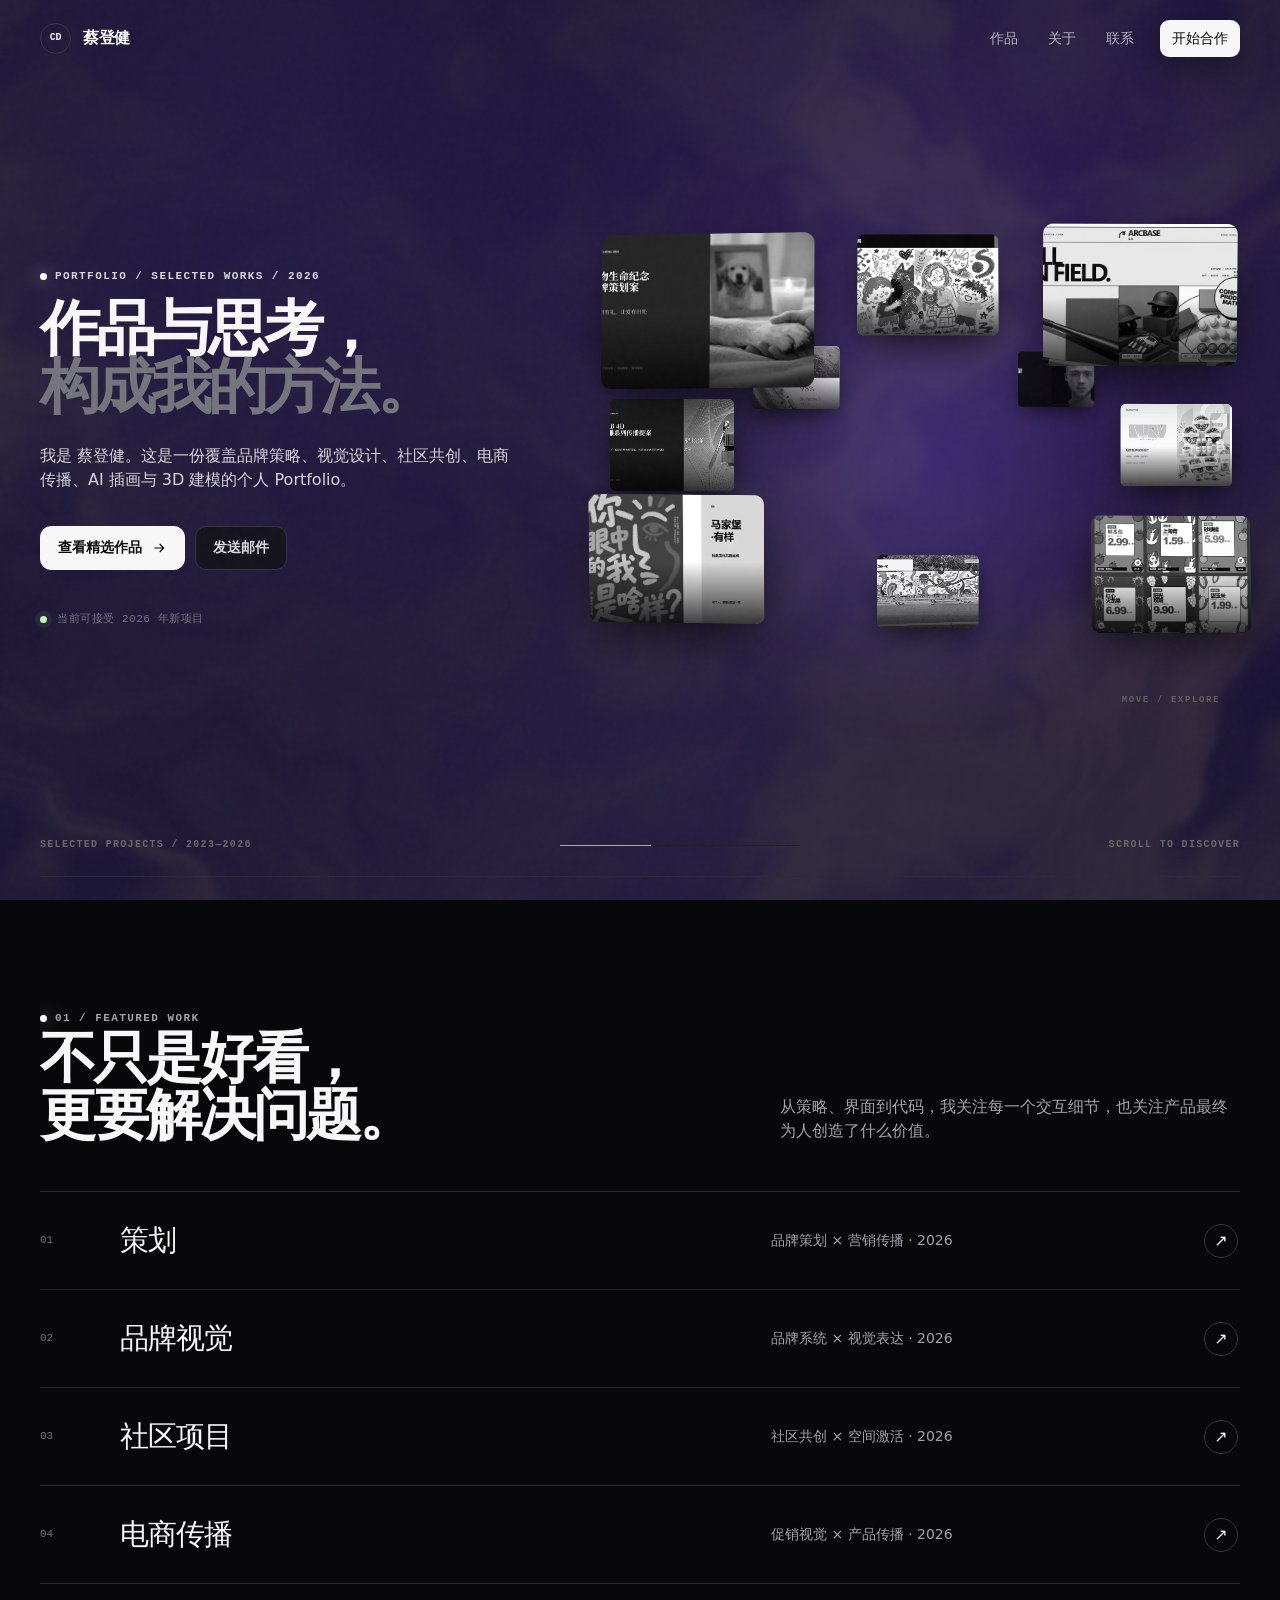
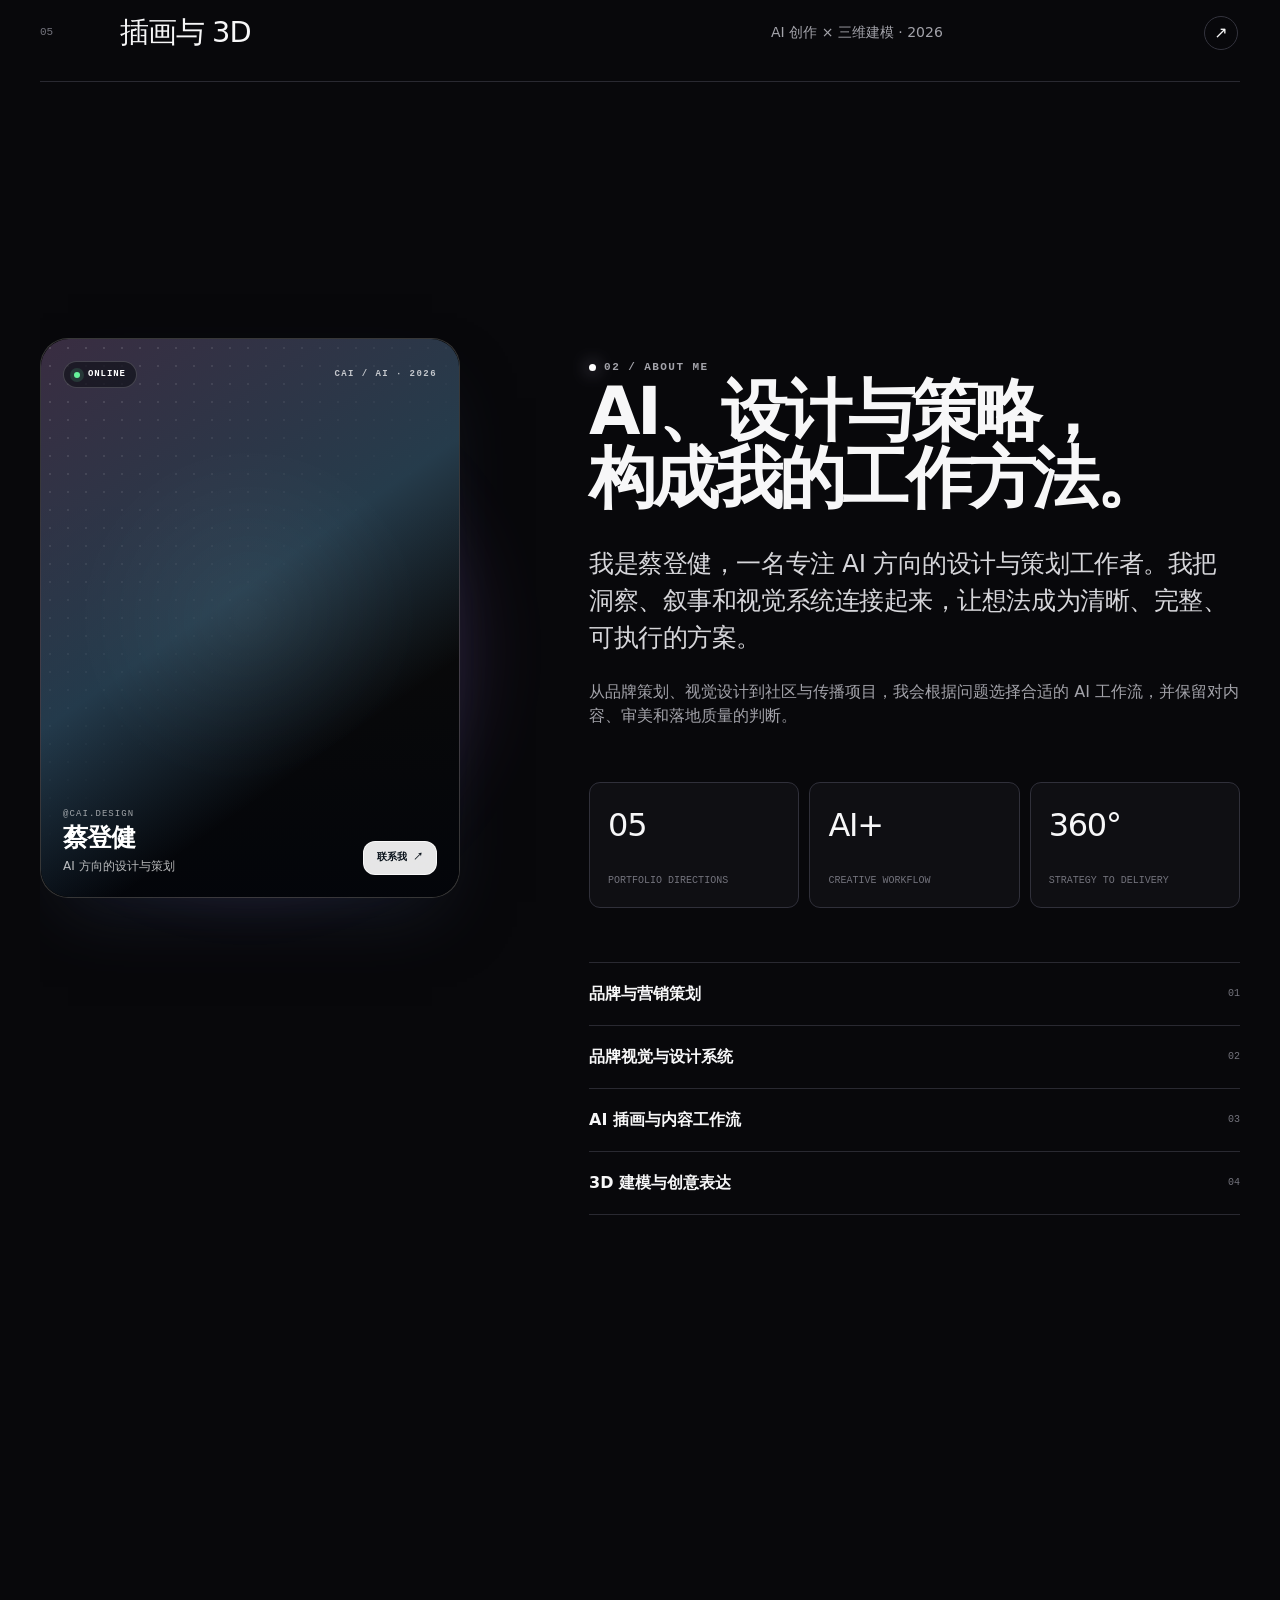
==== commit 21249fd4: "Redesign portfolio projects as complete editorial case studies" ====
--- a/index.html
+++ b/index.html
@@ -1,1810 +1,1829 @@
-<!doctype html>
-<html lang="zh-CN">
-<head>
-  <meta charset="utf-8">
-  <meta name="viewport" content="width=device-width, initial-scale=1">
-  <meta name="description" content="蔡登健的个人作品集——AI 方向的设计、策划与视觉表达。">
-  <meta name="theme-color" content="#08080b">
-  <title>蔡登健 — Portfolio</title>
-  <style>
-    :root {
-      --color-primary: #f7f7f8;
-      --color-secondary: #d6d6da;
-      --color-muted: #a3a3aa;
-      --color-dim: #73737c;
-      --color-border: #292931;
-      --color-elevated: #17171d;
-      --color-bg: #08080b;
-      --color-accent: #e9e1ff;
-      --font-heading: ui-sans-serif, system-ui, -apple-system, BlinkMacSystemFont, "Segoe UI", sans-serif;
-      --font-body: ui-sans-serif, system-ui, -apple-system, BlinkMacSystemFont, "Segoe UI", sans-serif;
-      --font-mono: "SFMono-Regular", Consolas, "Liberation Mono", monospace;
-      --radius-sm: 9px;
-      --radius-md: 11px;
-      --radius-lg: 13px;
-      --shadow-high: 0 25px 55px -16px rgb(0 0 0 / .72);
-      --ease: cubic-bezier(.22, 1, .36, 1);
-      --page: min(1200px, calc(100vw - 48px));
-    }
-
-    * { box-sizing: border-box; }
-    html { scroll-behavior: smooth; overflow-x: clip; background: var(--color-bg); }
-    body {
-      margin: 0;
-      min-width: 320px;
-      color: var(--color-primary);
-      background:
-        radial-gradient(circle at 72% 8%, rgb(233 225 255 / .045), transparent 26rem),
-        var(--color-bg);
-      font: 400 16px/1.5 var(--font-body);
-      -webkit-font-smoothing: antialiased;
-      overflow-x: hidden;
-      isolation: isolate;
-    }
-
-    .liquid-ether {
-      position: fixed;
-      inset: 0;
-      z-index: 0;
-      width: 100%;
-      height: 100%;
-      opacity: .34;
-      pointer-events: none;
-      filter: saturate(1.08) contrast(.96);
-      transform: translateZ(0);
-    }
-    main { position: relative; z-index: 1; }
-    #work, #about, #contact { content-visibility: auto; }
-    #work { contain-intrinsic-size: auto 720px; }
-    #about { contain-intrinsic-size: auto 1050px; }
-    #contact { contain-intrinsic-size: auto 680px; }
-
-    ::selection { color: #0a0a0a; background: var(--color-accent); }
-    a { color: inherit; text-decoration: none; }
-    button { color: inherit; font: inherit; }
-    img { display: block; max-width: 100%; }
-    [hidden] { display: none !important; }
-
-    .noise {
-      position: fixed;
-      inset: 0;
-      z-index: 50;
-      opacity: .025;
-      pointer-events: none;
-      background-image: url("data:image/svg+xml,%3Csvg viewBox='0 0 180 180' xmlns='http://www.w3.org/2000/svg'%3E%3Cfilter id='n'%3E%3CfeTurbulence type='fractalNoise' baseFrequency='.9' numOctaves='4' stitchTiles='stitch'/%3E%3C/filter%3E%3Crect width='100%25' height='100%25' filter='url(%23n)' opacity='.7'/%3E%3C/svg%3E");
-    }
-
-    .skip-link {
-      position: fixed;
-      left: 16px;
-      top: -80px;
-      z-index: 100;
-      padding: 10px 14px;
-      color: var(--color-bg);
-      background: var(--color-primary);
-      border-radius: var(--radius-sm);
-      transition: top 160ms ease;
-    }
-    .skip-link:focus { top: 16px; }
-
-    .shell { width: var(--page); margin-inline: auto; }
-    .eyebrow {
-      display: inline-flex;
-      align-items: center;
-      gap: 8px;
-      margin: 0 0 18px;
-      color: var(--color-secondary);
-      font: 700 11px/1 var(--font-mono);
-      letter-spacing: .13em;
-      text-transform: uppercase;
-    }
-    .eyebrow::before { content: ""; width: 7px; height: 7px; background: #fff; border-radius: 50%; box-shadow: 0 0 18px rgb(233 225 255 / .8); }
-
-    .site-header {
-      position: fixed;
-      inset: 0 0 auto;
-      z-index: 40;
-      border-bottom: 1px solid transparent;
-      transition: background 240ms ease, border-color 240ms ease, backdrop-filter 240ms ease;
-    }
-    .site-header.scrolled {
-      background: rgb(10 10 10 / .78);
-      border-color: var(--color-border);
-      -webkit-backdrop-filter: blur(18px);
-      backdrop-filter: blur(18px);
-    }
-    .nav { height: 76px; display: flex; align-items: center; justify-content: space-between; }
-    .brand { display: inline-flex; align-items: center; gap: 12px; font-weight: 600; letter-spacing: -.02em; }
-    .brand-mark {
-      display: grid;
-      width: 31px;
-      height: 31px;
-      place-items: center;
-      border: 1px solid #343434;
-      border-radius: 50%;
-      font: 700 10px/1 var(--font-mono);
-      transition: transform 500ms var(--ease), background 250ms ease, color 250ms ease;
-    }
-    .brand:hover .brand-mark { color: #0a0a0a; background: #fff; transform: rotate(360deg); }
-    .nav-links { display: flex; align-items: center; gap: 6px; }
-    .nav-links a {
-      padding: 8px 12px;
-      color: rgb(255 255 255 / .66);
-      border-radius: var(--radius-sm);
-      font-size: 14px;
-      font-weight: 500;
-      transition: color 150ms ease, background 150ms ease;
-    }
-    .nav-links a:hover, .nav-links a:focus-visible { color: #fff; background: #181818; outline: none; }
-    .nav-cta {
-      margin-left: 8px;
-      color: #0a0a0a !important;
-      background: #fff !important;
-      box-shadow: 0 0 24px rgb(233 225 255 / .18);
-    }
-    .nav-cta:hover { transform: translateY(-1px); }
-
-    .hero {
-      min-height: 100svh;
-      display: grid;
-      grid-template-columns: minmax(290px, .82fr) minmax(520px, 1.18fr);
-      align-items: center;
-      gap: clamp(32px, 5vw, 80px);
-      padding: 118px 0 56px;
-    }
-    .hero-copy { position: relative; z-index: 4; }
-    .hero h1 {
-      max-width: 700px;
-      margin: 0;
-      font-size: clamp(46px, 5.3vw, 88px);
-      font-weight: 600;
-      line-height: .96;
-      letter-spacing: -.065em;
-    }
-    .hero h1 span { display: block; color: var(--color-dim); white-space: nowrap; }
-    .hero-intro { max-width: 510px; margin: 28px 0 0; color: var(--color-secondary); font-size: clamp(16px, 1.45vw, 19px); }
-    .hero-actions { display: flex; flex-wrap: wrap; gap: 10px; margin-top: 34px; }
-    .button {
-      display: inline-flex;
-      min-height: 44px;
-      align-items: center;
-      justify-content: center;
-      gap: 9px;
-      padding: 0 17px;
-      color: var(--color-secondary);
-      background: rgb(24 24 24 / .5);
-      border: 1px solid var(--color-border);
-      border-radius: var(--radius-md);
-      font-size: 14px;
-      font-weight: 600;
-      cursor: pointer;
-      transition: color 180ms ease, background 180ms ease, border-color 180ms ease, transform 180ms ease;
-    }
-    .button:hover, .button:focus-visible { color: #fff; background: #1f1f1f; border-color: #3a3a3a; transform: translateY(-2px); outline: none; }
-    .button.primary { color: #0a0a0a; background: #fff; border-color: #fff; }
-    .button.primary:hover { background: var(--color-accent); border-color: var(--color-accent); }
-    .button svg { width: 16px; height: 16px; }
-    .availability { display: flex; align-items: center; gap: 10px; margin-top: 42px; color: var(--color-dim); font: 500 11px/1.4 var(--font-mono); letter-spacing: .05em; text-transform: uppercase; }
-    .availability i { width: 7px; height: 7px; background: #b8ffad; border-radius: 50%; box-shadow: 0 0 0 5px rgb(184 255 173 / .07); animation: pulse 2.4s ease infinite; }
-    @keyframes pulse { 50% { opacity: .45; transform: scale(.82); } }
-
-    .scene-wrap { position: relative; min-height: 620px; align-self: stretch; }
-    .scene-glow { position: absolute; inset: 18% 8% 8%; background: radial-gradient(circle, rgb(233 225 255 / .08), transparent 62%); filter: blur(36px); }
-    .scene {
-      position: absolute;
-      inset: 50% auto auto 50%;
-      width: min(720px, 64vw);
-      height: 570px;
-      perspective: 2500px;
-      transform: translate(-50%, -50%);
-      transform-style: preserve-3d;
-      isolation: isolate;
-    }
-    .scene::after { content: "MOVE / EXPLORE"; position: absolute; right: 5%; bottom: -5px; color: #5f5f5f; font: 600 9px/1 var(--font-mono); letter-spacing: .18em; }
-    .parallax-card {
-      position: absolute;
-      left: 50%;
-      top: 50%;
-      width: 300px;
-      aspect-ratio: 1.38;
-      padding: 0;
-      overflow: hidden;
-      color: #fff;
-      background: #181818;
-      border: 0;
-      border-radius: var(--radius-lg);
-      box-shadow: var(--shadow-high);
-      cursor: pointer;
-      transform-style: preserve-3d;
-      will-change: transform, opacity, filter;
-      transition: transform 1.2s var(--ease), filter 1.2s var(--ease), opacity 1.2s var(--ease), box-shadow 280ms ease;
-    }
-    .parallax-card:focus-visible { outline: 2px solid #fff; outline-offset: 5px; }
-    .parallax-card::before { content: ""; position: absolute; inset: 0; z-index: 1; background: linear-gradient(to top, rgb(0 0 0 / .76), transparent 48%); }
-    .parallax-card img { width: 100%; height: 100%; object-fit: cover; filter: grayscale(1) contrast(1.08); transition: filter 420ms ease, transform 900ms var(--ease); }
-    .parallax-card:hover img, .parallax-card:focus-visible img { filter: grayscale(.72) contrast(1.05); transform: scale(1.045); }
-    .card-meta { position: absolute; z-index: 2; inset: auto 16px 14px; display: flex; align-items: end; justify-content: space-between; gap: 12px; text-align: left; opacity: 0; transform: translateY(8px); transition: opacity 250ms ease, transform 250ms ease; }
-    .parallax-card:hover .card-meta, .parallax-card:focus-visible .card-meta { opacity: 1; transform: none; }
-    .card-meta strong { display: block; font-size: 14px; line-height: 1.2; }
-    .card-meta small { color: #c6c6c6; font: 500 9px/1.3 var(--font-mono); letter-spacing: .08em; text-transform: uppercase; }
-    .card-index { color: #fff; font: 600 10px/1 var(--font-mono); }
-
-    .scroll-cue { display: flex; justify-content: space-between; align-items: center; padding: 12px 0 26px; color: #676767; border-bottom: 1px solid var(--color-border); font: 600 10px/1 var(--font-mono); letter-spacing: .13em; text-transform: uppercase; }
-    .scroll-line { width: min(24vw, 240px); height: 1px; overflow: hidden; background: #202020; }
-    .scroll-line::after { content: ""; display: block; width: 38%; height: 1px; background: #aaa; animation: scan 2.5s var(--ease) infinite; }
-    @keyframes scan { from { transform: translateX(-110%); } to { transform: translateX(370%); } }
-
-    section { scroll-margin-top: 90px; }
-    .section { padding: clamp(92px, 12vw, 160px) 0; }
-    .section-head { display: grid; grid-template-columns: 1fr 1fr; gap: 48px; align-items: end; margin-bottom: 48px; }
-    .section-head h2 { max-width: 760px; margin: 0; font-size: clamp(36px, 5vw, 68px); font-weight: 600; line-height: 1.02; letter-spacing: -.05em; }
-    .section-head p { max-width: 460px; justify-self: end; margin: 0; color: var(--color-muted); }
-
-    .project-list { border-top: 1px solid var(--color-border); }
-    .project-row {
-      position: relative;
-      display: grid;
-      grid-template-columns: 56px 1.15fr .75fr 36px;
-      gap: 24px;
-      align-items: center;
-      min-height: 112px;
-      border-bottom: 1px solid var(--color-border);
-      cursor: pointer;
-      transition: padding 350ms var(--ease), background 250ms ease;
-    }
-    .project-row::before { content: ""; position: absolute; inset: 0; z-index: -1; background: #111; transform: scaleY(0); transform-origin: bottom; transition: transform 350ms var(--ease); }
-    .project-row:hover::before, .project-row:focus-within::before { transform: scaleY(1); }
-    .project-row:hover { padding-inline: 18px; }
-    .project-row .no { color: var(--color-dim); font: 500 11px/1 var(--font-mono); }
-    .project-row h3 { margin: 0; font-size: clamp(21px, 2.6vw, 34px); font-weight: 500; letter-spacing: -.035em; }
-    .project-row p { margin: 0; color: var(--color-muted); font-size: 14px; }
-    .project-row .arrow { display: grid; width: 34px; height: 34px; place-items: center; border: 1px solid #2a2a2a; border-radius: 50%; transition: color 250ms ease, background 250ms ease, transform 350ms var(--ease); }
-    .project-row:hover .arrow { color: #0a0a0a; background: #fff; transform: rotate(45deg); }
-    .project-row button { position: absolute; inset: 0; width: 100%; border: 0; background: transparent; cursor: pointer; }
-
-    .about-grid { display: grid; grid-template-columns: .8fr 1.2fr; gap: clamp(50px, 9vw, 140px); align-items: start; }
-    .profile-card-wrap {
-      position: sticky;
-      top: 110px;
-      perspective: 1200px;
-    }
-    .profile-card {
-      --profile-rx: 0deg;
-      --profile-ry: 0deg;
-      --profile-mx: 50%;
-      --profile-my: 50%;
-      position: relative;
-      width: min(100%, 420px);
-      min-height: 560px;
-      color: #fff;
-      background: #050505;
-      border: 1px solid rgb(255 255 255 / .2);
-      border-radius: 28px;
-      box-shadow: 0 32px 70px -28px rgb(37 47 68 / .58);
-      transform: rotateX(var(--profile-rx)) rotateY(var(--profile-ry));
-      transform-style: preserve-3d;
-      transition: transform 180ms var(--ease), box-shadow 300ms ease;
-      isolation: isolate;
-      outline: none;
-      touch-action: pan-y;
-    }
-    .profile-card:focus-visible { box-shadow: 0 0 0 3px rgb(56 189 248 / .52), 0 32px 70px -28px rgb(37 47 68 / .58); }
-    .profile-behind-glow {
-      position: absolute;
-      z-index: -2;
-      inset: 7% -7% -5%;
-      border-radius: inherit;
-      background: radial-gradient(circle at var(--profile-mx) var(--profile-my), rgba(125, 190, 255, .67), rgb(192 132 252 / .34) 38%, transparent 70%);
-      filter: blur(38px);
-      opacity: .72;
-      transform: translateZ(-40px);
-      transition: opacity 300ms ease;
-    }
-    .profile-card:hover .profile-behind-glow { opacity: 1; }
-    .profile-media { position: absolute; inset: 0; overflow: hidden; border-radius: inherit; background: #0a0a0a; }
-    .profile-photo {
-      width: 100%;
-      height: 100%;
-      object-fit: cover;
-      object-position: 50% 43%;
-      filter: saturate(.76) contrast(1.08) brightness(.84);
-      transform: scale(1.025);
-      transition: filter 500ms ease, transform 700ms var(--ease);
-    }
-    .profile-card:hover .profile-photo { filter: saturate(.94) contrast(1.06) brightness(.91); transform: scale(1.055); }
-    .profile-tone {
-      position: absolute;
-      inset: 0;
-      background:
-        linear-gradient(145deg, #60496e8c 0%, #71C4FF44 46%, transparent 72%),
-        linear-gradient(180deg, rgb(3 5 10 / .04) 28%, rgb(3 5 10 / .18) 54%, rgb(3 5 10 / .94) 100%);
-      mix-blend-mode: screen, normal;
-    }
-    .profile-pattern {
-      position: absolute;
-      inset: 0;
-      opacity: .14;
-      background-image: radial-gradient(circle, #fff 1px, transparent 1.2px);
-      background-size: 18px 18px;
-      mask-image: linear-gradient(135deg, #000, transparent 56%);
-    }
-    .profile-glare {
-      position: absolute;
-      inset: 0;
-      opacity: .55;
-      background: radial-gradient(360px circle at var(--profile-mx) var(--profile-my), rgb(255 255 255 / .3), transparent 48%);
-      mix-blend-mode: soft-light;
-      pointer-events: none;
-    }
-    .profile-card-top, .profile-card-footer { position: absolute; z-index: 3; left: 22px; right: 22px; display: flex; align-items: center; justify-content: space-between; transform: translateZ(34px); }
-    .profile-card-top { top: 22px; }
-    .profile-card-footer { bottom: 22px; align-items: end; gap: 18px; }
-    .profile-status { display: inline-flex; align-items: center; gap: 8px; padding: 8px 10px; font: 600 9px/1 var(--font-mono); letter-spacing: .1em; text-transform: uppercase; background: rgb(8 10 16 / .54); border: 1px solid rgb(255 255 255 / .18); border-radius: 999px; backdrop-filter: blur(12px); }
-    .profile-status i { width: 6px; height: 6px; background: #66f29a; border-radius: 50%; box-shadow: 0 0 0 4px rgb(102 242 154 / .14); }
-    .profile-mark { color: rgb(255 255 255 / .72); font: 600 9px/1 var(--font-mono); letter-spacing: .16em; }
-    .profile-details small { display: block; margin-bottom: 6px; color: rgb(255 255 255 / .6); font: 500 9px/1 var(--font-mono); letter-spacing: .12em; text-transform: uppercase; }
-    .profile-details strong { display: block; font-size: 25px; line-height: 1; letter-spacing: -.035em; }
-    .profile-details span { display: block; margin-top: 7px; color: rgb(255 255 255 / .72); font-size: 12px; }
-    .profile-contact { flex: 0 0 auto; padding: 11px 13px; color: #071019; background: rgb(255 255 255 / .9); border: 1px solid rgb(255 255 255 / .72); border-radius: 12px; font: 700 10px/1 var(--font-mono); backdrop-filter: blur(12px); transition: transform 200ms ease, background 200ms ease; }
-    .profile-contact:hover, .profile-contact:focus-visible { color: #071019; background: #fff; transform: translateY(-2px); }
-    .about-copy h2 { margin: 0; font-size: clamp(38px, 5.2vw, 72px); font-weight: 600; line-height: 1; letter-spacing: -.055em; }
-    .about-copy .lead { margin: 34px 0 0; color: var(--color-secondary); font-size: clamp(19px, 2vw, 25px); line-height: 1.48; letter-spacing: -.018em; }
-    .about-copy > p:not(.lead) { margin: 24px 0 0; color: var(--color-muted); }
-    .stats { display: grid; grid-template-columns: repeat(3, 1fr); gap: 10px; margin-top: 54px; }
-    .stat { min-height: 126px; padding: 18px; background: #111; border: 1px solid var(--color-border); border-radius: var(--radius-md); }
-    .stat strong { display: block; font-size: 32px; font-weight: 500; letter-spacing: -.04em; }
-    .stat span { display: block; margin-top: 25px; color: var(--color-dim); font: 500 10px/1.4 var(--font-mono); text-transform: uppercase; }
-    .services { margin-top: 54px; border-top: 1px solid var(--color-border); }
-    .service { display: flex; align-items: center; justify-content: space-between; gap: 20px; padding: 19px 0; border-bottom: 1px solid var(--color-border); }
-    .service span { color: var(--color-dim); font: 500 10px/1 var(--font-mono); }
-
-    .contact { padding-bottom: 56px; }
-    .contact-card {
-      position: relative;
-      min-height: 500px;
-      display: flex;
-      flex-direction: column;
-      justify-content: space-between;
-      overflow: hidden;
-      padding: clamp(30px, 5vw, 68px);
-      background: #f4f4f4;
-      color: #0a0a0a;
-      border-radius: var(--radius-lg);
-    }
-    .contact-card::after { content: ""; position: absolute; width: 440px; height: 440px; right: -100px; bottom: -180px; border: 1px solid #bebebe; border-radius: 50%; box-shadow: 0 0 0 44px #e8e8e8, 0 0 0 45px #c8c8c8, 0 0 0 94px #ececec, 0 0 0 95px #d2d2d2; }
-    .contact-card .eyebrow { color: #444; }
-    .contact-card .eyebrow::before { background: #111; box-shadow: none; }
-    .contact-card h2 { position: relative; z-index: 1; max-width: 850px; margin: 0; font-size: clamp(46px, 8vw, 104px); font-weight: 600; line-height: .92; letter-spacing: -.07em; }
-    .contact-bottom { position: relative; z-index: 1; display: flex; align-items: end; justify-content: space-between; gap: 30px; }
-    .contact-bottom p { max-width: 430px; margin: 0; color: #484848; }
-    .contact-link { display: inline-flex; align-items: center; gap: 10px; padding: 13px 17px; color: #fff; background: #0a0a0a; border-radius: var(--radius-md); font-weight: 600; }
-    .contact-link:hover { background: #292929; }
-
-    footer { display: flex; align-items: center; justify-content: space-between; gap: 24px; padding: 30px 0 10px; color: var(--color-dim); font: 500 10px/1.4 var(--font-mono); letter-spacing: .06em; text-transform: uppercase; }
-    .socials { display: flex; gap: 18px; }
-    .socials a:hover { color: #fff; }
-
-    /* BorderGlow — edge-sensitive purple / pink / blue light for interactive surfaces. */
-    @property --glow-x { syntax: "<length-percentage>"; inherits: true; initial-value: 50%; }
-    @property --glow-y { syntax: "<length-percentage>"; inherits: true; initial-value: 50%; }
-    .has-border-glow { --glow-x: 50%; --glow-y: 50%; --glow-alpha: 0; }
-    .border-glow-layer {
-      position: absolute;
-      z-index: 12;
-      inset: -1px;
-      padding: 1.5px;
-      border-radius: inherit;
-      pointer-events: none;
-      opacity: var(--glow-alpha);
-      background: radial-gradient(67px circle at var(--glow-x) var(--glow-y), #c084fc 0%, #f472b6 38%, #38bdf8 70%, transparent 100%);
-      filter: saturate(1.35) brightness(1.35) drop-shadow(0 0 7px rgb(56 189 248 / .5));
-      -webkit-mask: linear-gradient(#fff 0 0) content-box, linear-gradient(#fff 0 0);
-      -webkit-mask-composite: xor;
-      mask-composite: exclude;
-      transition: opacity 160ms ease;
-      contain: paint;
-    }
-    @keyframes border-glow-mobile {
-      0%, 100% { --glow-x: 0%; --glow-y: 12%; }
-      25% { --glow-x: 100%; --glow-y: 8%; }
-      50% { --glow-x: 100%; --glow-y: 92%; }
-      75% { --glow-x: 0%; --glow-y: 88%; }
-    }
-
-    dialog {
-      width: min(880px, calc(100vw - 32px));
-      max-height: calc(100svh - 32px);
-      padding: 0;
-      overflow: auto;
-      color: #fff;
-      background: #111;
-      border: 1px solid #292929;
-      border-radius: var(--radius-lg);
-      box-shadow: 0 40px 100px rgb(0 0 0 / .7);
-    }
-    dialog.planning-open { width: min(1120px, calc(100vw - 32px)); }
-    dialog::backdrop { background: rgb(0 0 0 / .76); -webkit-backdrop-filter: blur(9px); backdrop-filter: blur(9px); }
-    .modal-art { position: relative; aspect-ratio: 16 / 8; overflow: hidden; }
-    .modal-art img { width: 100%; height: 100%; object-fit: cover; filter: grayscale(1); }
-    .modal-close { position: absolute; z-index: 2; top: 14px; right: 14px; width: 38px; height: 38px; color: #fff; background: rgb(0 0 0 / .55); border: 1px solid rgb(255 255 255 / .16); border-radius: 50%; cursor: pointer; }
-    .modal-content { display: grid; grid-template-columns: 1fr 1fr; gap: 48px; padding: 34px; }
-    .modal-content h3 { margin: 0; font-size: clamp(30px, 5vw, 52px); line-height: 1; letter-spacing: -.05em; }
-    .modal-content p { margin: 0; color: var(--color-muted); }
-    .modal-tags { display: flex; flex-wrap: wrap; gap: 7px; margin-top: 24px; }
-    .modal-tags span { padding: 6px 9px; color: #bcbcbc; background: #181818; border: 1px solid #292929; border-radius: 999px; font: 500 10px/1 var(--font-mono); }
-    .planning-project { padding: clamp(26px, 4vw, 48px); }
-    .planning-head { max-width: 780px; padding: 10px 54px 40px 0; }
-    .planning-head h3 { margin: 0; font-size: clamp(42px, 7vw, 78px); font-weight: 600; line-height: .94; letter-spacing: -.065em; }
-    .planning-head > p:last-child { max-width: 680px; margin: 24px 0 0; color: var(--color-muted); font-size: 17px; }
-    .planning-cases { display: grid; grid-template-columns: repeat(2, minmax(0, 1fr)); gap: 14px; }
-    .planning-case { overflow: hidden; background: #151515; border: 1px solid #292929; border-radius: var(--radius-lg); }
-    .case-visuals { position: relative; aspect-ratio: 16 / 9; overflow: hidden; background: #0b0b0b; }
-    .case-cover { width: 100%; height: 100%; object-fit: cover; }
-    .case-highlight { position: absolute; right: 14px; bottom: 14px; width: 40%; aspect-ratio: 16 / 9; object-fit: cover; border: 1px solid rgb(255 255 255 / .2); border-radius: 6px; box-shadow: 0 16px 36px rgb(0 0 0 / .5); }
-    .case-copy { padding: 24px; }
-    .case-label { display: flex; align-items: center; justify-content: space-between; gap: 20px; color: var(--color-dim); font: 600 9px/1 var(--font-mono); letter-spacing: .12em; text-transform: uppercase; }
-    .case-copy h4 { margin: 16px 0 0; font-size: clamp(24px, 3vw, 34px); font-weight: 500; line-height: 1.08; letter-spacing: -.035em; }
-    .case-copy > p { margin: 15px 0 0; color: var(--color-muted); font-size: 14px; }
-    .case-points { display: grid; gap: 9px; margin: 22px 0 0; padding: 18px 0 0; border-top: 1px solid #292929; list-style: none; }
-    .case-points li { display: grid; grid-template-columns: 18px 1fr; gap: 9px; color: var(--color-secondary); font-size: 13px; }
-    .case-points li span { color: var(--color-dim); font: 500 9px/1.7 var(--font-mono); }
-    .planning-role { display: flex; flex-wrap: wrap; gap: 7px; margin-top: 20px; }
-    .planning-role span { padding: 6px 9px; color: #bcbcbc; background: #101010; border: 1px solid #292929; border-radius: 999px; font: 500 9px/1 var(--font-mono); }
-    .deck-open {
-      width: 100%;
-      min-height: 42px;
-      display: flex;
-      align-items: center;
-      justify-content: space-between;
-      gap: 16px;
-      margin-top: 22px;
-      padding: 0 13px;
-      color: #0a0a0a;
-      background: #fff;
-      border: 1px solid #fff;
-      border-radius: var(--radius-sm);
-      font-size: 13px;
-      font-weight: 700;
-      cursor: pointer;
-      transition: background 180ms ease, border-color 180ms ease, transform 180ms ease;
-    }
-    .deck-open:hover, .deck-open:focus-visible { background: var(--color-accent); border-color: var(--color-accent); transform: translateY(-1px); outline: none; }
-    .deck-viewer { min-height: 760px; background: #0b0b0b; }
-    .deck-toolbar {
-      position: sticky;
-      top: 0;
-      z-index: 4;
-      display: grid;
-      grid-template-columns: 1fr auto 1fr;
-      align-items: center;
-      gap: 20px;
-      min-height: 72px;
-      padding: 14px 48px 14px 20px;
-      background: rgb(11 11 11 / .9);
-      border-bottom: 1px solid #292929;
-      -webkit-backdrop-filter: blur(16px);
-      backdrop-filter: blur(16px);
-    }
-    .deck-back { justify-self: start; display: inline-flex; align-items: center; gap: 8px; padding: 8px 10px; color: var(--color-secondary); background: transparent; border: 1px solid #292929; border-radius: var(--radius-sm); font-size: 12px; cursor: pointer; }
-    .deck-back:hover { color: #fff; background: #181818; }
-    .deck-toolbar-title { min-width: 0; text-align: center; }
-    .deck-toolbar-title strong { display: block; overflow: hidden; font-size: 15px; text-overflow: ellipsis; white-space: nowrap; }
-    .deck-toolbar-title span { display: block; margin-top: 3px; color: var(--color-dim); font: 500 9px/1 var(--font-mono); letter-spacing: .1em; text-transform: uppercase; }
-    .deck-counter { justify-self: end; color: var(--color-secondary); font: 600 11px/1 var(--font-mono); letter-spacing: .06em; }
-    .deck-stage { padding: clamp(20px, 4vw, 42px); }
-    .deck-slide-wrap { position: relative; max-width: 980px; margin: 0 auto; }
-    .deck-slide { width: 100%; aspect-ratio: 16 / 9; object-fit: contain; background: #111; border: 1px solid #292929; border-radius: 5px; box-shadow: 0 28px 70px rgb(0 0 0 / .48); }
-    .deck-nav { display: flex; align-items: center; justify-content: center; gap: 10px; margin-top: 20px; }
-    .deck-nav button { min-width: 106px; height: 38px; color: var(--color-secondary); background: #151515; border: 1px solid #292929; border-radius: var(--radius-sm); font-size: 12px; cursor: pointer; }
-    .deck-nav button:hover:not(:disabled) { color: #fff; background: #1d1d1d; }
-    .deck-nav button:disabled { opacity: .32; cursor: default; }
-    .deck-thumbs { display: grid; grid-template-columns: repeat(5, minmax(0, 1fr)); gap: 10px; max-width: 980px; margin: 34px auto 0; }
-    .deck-thumb { position: relative; padding: 0; overflow: hidden; background: #111; border: 1px solid #292929; border-radius: 5px; cursor: pointer; transition: border-color 180ms ease, transform 180ms ease, opacity 180ms ease; opacity: .58; }
-    .deck-thumb:hover, .deck-thumb:focus-visible { opacity: .9; transform: translateY(-2px); outline: none; }
-    .deck-thumb.active { border-color: #fff; opacity: 1; }
-    .deck-thumb img { width: 100%; aspect-ratio: 16 / 9; object-fit: cover; }
-    .deck-thumb span { position: absolute; left: 6px; bottom: 5px; display: grid; width: 20px; height: 20px; place-items: center; color: #fff; background: rgb(0 0 0 / .72); border-radius: 50%; font: 600 8px/1 var(--font-mono); }
-    .web-viewer { min-height: 760px; background: #0b0b0b; }
-    .web-toolbar {
-      position: sticky;
-      top: 0;
-      z-index: 4;
-      display: grid;
-      grid-template-columns: 1fr minmax(0, 1.6fr) 1fr;
-      align-items: center;
-      gap: 20px;
-      min-height: 72px;
-      padding: 14px 48px 14px 20px;
-      background: rgb(11 11 11 / .9);
-      border-bottom: 1px solid #292929;
-      -webkit-backdrop-filter: blur(16px);
-      backdrop-filter: blur(16px);
-    }
-    .web-toolbar-title { min-width: 0; text-align: center; }
-    .web-toolbar-title strong { display: block; overflow: hidden; font-size: 15px; text-overflow: ellipsis; white-space: nowrap; }
-    .web-toolbar-title span { display: block; margin-top: 3px; color: var(--color-dim); font: 500 9px/1 var(--font-mono); letter-spacing: .1em; text-transform: uppercase; }
-    .web-open-new { justify-self: end; color: var(--color-secondary); font: 600 10px/1 var(--font-mono); letter-spacing: .05em; }
-    .web-open-new:hover { color: #fff; }
-    .web-stage { padding: clamp(14px, 2.4vw, 28px); }
-    .web-frame-shell { height: min(820px, calc(100svh - 156px)); min-height: 560px; overflow: hidden; background: #fff; border: 1px solid #292929; border-radius: 7px; box-shadow: 0 28px 70px rgb(0 0 0 / .48); }
-    .web-frame { display: block; width: 100%; height: 100%; border: 0; background: #fff; }
-    @property --community-reveal { syntax: "<percentage>"; inherits: true; initial-value: 0%; }
-    .community-viewer { padding: clamp(26px, 4vw, 48px); background: #0b0b0b; }
-    .community-head { max-width: 920px; padding: 10px 54px 38px 0; }
-    .community-head h3 { max-width: 900px; margin: 0; font-size: clamp(42px, 7vw, 78px); font-weight: 600; line-height: .94; letter-spacing: -.065em; }
-    .community-head > p:last-child { max-width: 760px; margin: 24px 0 0; color: var(--color-muted); font-size: 17px; }
-    .community-compare {
-      --community-reveal: 0%;
-      position: relative;
-      aspect-ratio: 16 / 9;
-      overflow: hidden;
-      background: #111;
-      border: 1px solid #292929;
-      border-radius: var(--radius-lg);
-      box-shadow: 0 28px 70px rgb(0 0 0 / .48);
-      animation: community-sweep 2.8s var(--ease) .28s forwards;
-    }
-    .community-compare.manual { animation: none; }
-    .community-compare img { position: absolute; inset: 0; width: 100%; height: 100%; object-fit: cover; }
-    .community-after { clip-path: inset(0 calc(100% - var(--community-reveal)) 0 0); }
-    .community-divider { position: absolute; z-index: 2; top: 0; bottom: 0; left: var(--community-reveal); width: 1px; background: #fff; box-shadow: 0 0 0 1px rgb(0 0 0 / .3), 0 0 24px rgb(255 255 255 / .55); transform: translateX(-1px); }
-    .community-divider::after { content: "↔"; position: absolute; top: 50%; left: 50%; display: grid; width: 44px; height: 44px; place-items: center; color: #0a0a0a; background: #fff; border-radius: 50%; font-size: 17px; transform: translate(-50%, -50%); }
-    .community-state { position: absolute; z-index: 3; top: 16px; padding: 7px 10px; color: #0a0a0a; background: #fff; border-radius: 999px; font: 700 9px/1 var(--font-mono); letter-spacing: .08em; text-transform: uppercase; }
-    .community-state.before { left: 16px; }
-    .community-state.after { right: 16px; color: #111; background: #ffd336; }
-    .community-change-control { display: grid; grid-template-columns: auto minmax(140px, 1fr) auto; align-items: center; gap: 14px; margin: 16px 0 40px; color: var(--color-dim); font: 600 9px/1 var(--font-mono); letter-spacing: .09em; text-transform: uppercase; }
-    .community-change-control input { width: 100%; height: 2px; accent-color: #ffd336; cursor: ew-resize; }
-    .community-flow { display: grid; grid-template-columns: repeat(7, 1fr); margin-bottom: 36px; border: 1px solid #292929; border-radius: var(--radius-sm); }
-    .community-flow span { min-width: 0; padding: 12px 8px; color: var(--color-dim); border-right: 1px solid #292929; font: 600 8px/1.35 var(--font-mono); text-align: center; letter-spacing: .05em; text-transform: uppercase; }
-    .community-flow span:last-child { border-right: 0; }
-    .community-pages { display: grid; gap: clamp(28px, 5vw, 62px); }
-    .community-page { opacity: 0; transform: perspective(1100px) translateY(44px) rotateX(2.5deg) scale(.965); transform-origin: 50% 0; transition: opacity 700ms var(--ease), transform 900ms var(--ease); }
-    .community-page.visible { opacity: 1; transform: none; }
-    .community-page figcaption { display: flex; align-items: center; justify-content: space-between; gap: 18px; margin-bottom: 10px; color: var(--color-dim); font: 600 9px/1 var(--font-mono); letter-spacing: .09em; text-transform: uppercase; }
-    .community-page img { width: 100%; aspect-ratio: 16 / 9; object-fit: contain; background: #111; border: 1px solid #292929; border-radius: 6px; box-shadow: 0 24px 60px rgb(0 0 0 / .36); }
-    .community-end { display: flex; align-items: center; justify-content: space-between; gap: 24px; padding: 26px 0 4px; color: var(--color-secondary); border-top: 1px solid #292929; }
-    .community-end strong { font-size: clamp(22px, 3vw, 34px); font-weight: 500; letter-spacing: -.04em; }
-    .community-end span { color: var(--color-dim); font: 600 9px/1 var(--font-mono); letter-spacing: .08em; text-transform: uppercase; }
-    .star-grid { display: grid; grid-template-columns: repeat(2, minmax(0, 1fr)); gap: 8px; margin-top: 20px; }
-    .star-item { min-height: 98px; padding: 13px; background: #101010; border: 1px solid #292929; border-radius: var(--radius-sm); }
-    .star-item strong { display: block; color: #fff; font: 700 9px/1 var(--font-mono); letter-spacing: .1em; text-transform: uppercase; }
-    .star-item p { margin: 9px 0 0; color: var(--color-muted); font-size: 12px; line-height: 1.5; }
-    .ecommerce-case .case-visuals::after { content: ""; position: absolute; inset: 0; background: linear-gradient(180deg, transparent 54%, rgb(0 0 0 / .36)); pointer-events: none; }
-    .ecommerce-case .case-cover { transition: transform 850ms var(--ease), filter 500ms ease; }
-    .ecommerce-case:hover .case-cover { transform: scale(1.035); filter: saturate(1.08); }
-    .poster-viewer { min-height: 760px; background: #0b0b0b; }
-    .poster-stage { display: grid; place-items: center; padding: clamp(20px, 4vw, 42px); }
-    .poster-image { width: auto; max-width: 100%; max-height: calc(100svh - 150px); object-fit: contain; background: #111; border: 1px solid #292929; border-radius: 6px; box-shadow: 0 28px 70px rgb(0 0 0 / .48); }
-    .workflow { display: grid; grid-template-columns: repeat(3, 1fr); gap: 8px; margin-top: 22px; }
-    .workflow-step { position: relative; min-height: 96px; padding: 14px; background: #101010; border: 1px solid #292929; border-radius: var(--radius-sm); }
-    .workflow-step:not(:last-child)::after { content: "→"; position: absolute; z-index: 2; top: 50%; right: -10px; color: #fff; font-size: 14px; transform: translate(50%, -50%); }
-    .workflow-step span { color: var(--color-dim); font: 700 8px/1 var(--font-mono); letter-spacing: .1em; text-transform: uppercase; }
-    .workflow-step strong { display: block; margin-top: 10px; color: var(--color-secondary); font-size: 12px; font-weight: 600; line-height: 1.4; }
-    .creative-viewer { padding: clamp(26px, 4vw, 48px); background: #0b0b0b; }
-    .creative-head { max-width: 900px; padding: 10px 54px 46px 0; }
-    .creative-head h3 { margin: 0; font-size: clamp(42px, 7vw, 78px); font-weight: 600; line-height: .94; letter-spacing: -.065em; }
-    .creative-head > p:last-child { max-width: 760px; margin: 24px 0 0; color: var(--color-muted); font-size: 17px; }
-    .creative-section { padding: clamp(28px, 5vw, 58px) 0; border-top: 1px solid #292929; }
-    .creative-section-head { display: grid; grid-template-columns: minmax(0, .8fr) minmax(0, 1.2fr); gap: clamp(28px, 5vw, 72px); margin-bottom: 30px; }
-    .creative-section-index { color: var(--color-dim); font: 700 9px/1 var(--font-mono); letter-spacing: .11em; text-transform: uppercase; }
-    .creative-section h4 { margin: 12px 0 0; font-size: clamp(30px, 5vw, 54px); font-weight: 500; line-height: 1; letter-spacing: -.05em; }
-    .creative-section-copy > p { margin: 0; color: var(--color-muted); font-size: 15px; }
-    .creative-pages { display: grid; gap: clamp(22px, 4vw, 44px); }
-    .creative-page { opacity: 0; transform: translateY(34px) scale(.978); transition: opacity 650ms var(--ease), transform 850ms var(--ease); }
-    .creative-page.visible { opacity: 1; transform: none; }
-    .creative-page figcaption { display: flex; justify-content: space-between; gap: 14px; margin-bottom: 9px; color: var(--color-dim); font: 600 9px/1 var(--font-mono); letter-spacing: .08em; text-transform: uppercase; }
-    .creative-page img { width: 100%; aspect-ratio: 16 / 9; object-fit: contain; background: #111; border: 1px solid #292929; border-radius: 6px; box-shadow: 0 24px 60px rgb(0 0 0 / .36); }
-
-    /* Dark portfolio theme — restrained black surfaces with scarce lavender accents. */
-    body { background: radial-gradient(circle at 72% 8%, rgb(82 39 255 / .12), transparent 30rem), #08080b; }
-    .liquid-ether { opacity: .29; mix-blend-mode: screen; }
-    .noise { opacity: .035; mix-blend-mode: screen; }
-    .site-header.scrolled { background: rgb(8 8 11 / .78); border-color: rgb(255 255 255 / .08); }
-    .brand-mark { border-color: #383842; }
-    .brand:hover .brand-mark { color: #09090c; background: #f7f7f8; }
-    .nav-links a { color: rgb(247 247 248 / .68); }
-    .nav-links a:hover, .nav-links a:focus-visible { color: #fff; background: rgb(255 255 255 / .07); }
-    .nav-cta { color: #0a0a0d !important; background: #f7f7f8 !important; box-shadow: 0 12px 32px rgb(0 0 0 / .4); }
-    .nav-cta:hover { background: var(--color-accent) !important; }
-    .button { color: #d8d8dd; background: rgb(18 18 24 / .82); border-color: #34343e; }
-    .button:hover, .button:focus-visible { color: #fff; background: #202028; border-color: #555565; }
-    .button.primary { color: #0a0a0d; background: #f7f7f8; border-color: #f7f7f8; }
-    .button.primary:hover { color: #0a0a0d; background: var(--color-accent); border-color: #e9e1ff; }
-    .scene-glow { background: radial-gradient(circle, rgb(125 89 255 / .22), transparent 64%); }
-    .parallax-card { border-color: rgb(255 255 255 / .16); box-shadow: 0 28px 70px -18px rgb(0 0 0 / .78); }
-    .project-row::before { background: linear-gradient(90deg, rgb(82 39 255 / .12), rgb(255 159 252 / .05)); }
-    .project-row .arrow { border-color: #34343e; }
-    .stat { background: rgb(18 18 24 / .74); border-color: #30303a; }
-    dialog { color: #f7f7f8; background: #0d0d12; border-color: #2c2c34; box-shadow: 0 44px 120px rgb(0 0 0 / .72); }
-    dialog::backdrop { background: rgb(0 0 0 / .76); backdrop-filter: blur(7px); }
-    .modal-close { color: #fff; background: rgb(18 18 24 / .88); border-color: rgb(255 255 255 / .16); box-shadow: 0 8px 24px rgb(0 0 0 / .35); }
-    .contact-card { color: #f7f7f8; background: linear-gradient(145deg, #121218, #0b0b0f 66%); border: 1px solid #292931; }
-    .contact-card::after { border-color: #353541; box-shadow: 0 0 0 44px #111118, 0 0 0 45px #2e2e38, 0 0 0 94px #0e0e14, 0 0 0 95px #292933; }
-    .contact-card .eyebrow { color: #a3a3aa; }
-    .contact-card .eyebrow::before { background: #fff; }
-    .contact-bottom p { color: #a3a3aa; }
-    .contact-link { color: #09090c; background: #f7f7f8; }
-    .contact-link:hover { color: #09090c; background: var(--color-accent); }
-    .hero { min-height: 92svh; grid-template-columns: minmax(290px, .9fr) minmax(460px, 1.1fr); }
-    .hero h1 { max-width: 610px; font-size: clamp(42px, 4.7vw, 72px); }
-    .hero-intro { max-width: 470px; font-size: clamp(15px, 1.25vw, 17px); }
-    .scene-wrap { min-height: 540px; }
-    .scene { width: min(650px, 60vw); height: 510px; }
-    .parallax-card { width: 258px; }
-    .section { padding: clamp(80px, 10vw, 132px) 0; }
-    .section-head h2 { max-width: 650px; font-size: clamp(32px, 4.4vw, 56px); }
-    .project-row { min-height: 98px; }
-    .project-row h3 { font-size: clamp(20px, 2.25vw, 30px); }
-    .planning-head h3, .community-head h3, .creative-head h3 { font-size: clamp(38px, 6vw, 64px); }
-    .case-copy h4 { font-size: clamp(22px, 2.5vw, 30px); }
-
-    @keyframes community-sweep {
-      0% { --community-reveal: 0%; }
-      18% { --community-reveal: 0%; }
-      100% { --community-reveal: 100%; }
-    }
-
-    .reveal { opacity: 0; transform: translateY(26px); transition: opacity 800ms var(--ease), transform 800ms var(--ease); }
-    .reveal.visible { opacity: 1; transform: none; }
-
-    @media (max-width: 980px) {
-      :root { --page: min(100% - 32px, 780px); }
-      .hero { grid-template-columns: 1fr; padding-top: 150px; }
-      .hero-copy { max-width: 760px; }
-      .scene-wrap { min-height: 610px; }
-      .scene { width: min(640px, 92vw); }
-      .section-head, .about-grid { grid-template-columns: 1fr; }
-      .section-head p { justify-self: start; }
-      .profile-card-wrap { position: relative; top: 0; width: min(100%, 540px); }
-      .profile-card { min-height: 620px; }
-      .about-copy { max-width: 730px; }
-    }
-
-    @media (max-width: 680px) {
-      :root { --page: calc(100% - 28px); }
-      .nav { height: 66px; }
-      .nav-links a:not(.nav-cta) { display: none; }
-      .nav-cta { padding-inline: 12px !important; }
-      .hero { min-height: auto; gap: 16px; padding-top: 118px; }
-      .hero h1 { font-size: clamp(40px, 13vw, 56px); }
-      .hero-intro { margin-top: 22px; }
-      .availability { margin-top: 28px; }
-      .scene-wrap { min-height: 470px; margin-top: 4px; }
-      .scene { width: 580px; height: 440px; transform: translate(-50%, -50%) scale(.64); }
-      .scene::after { display: none; }
-      .section { padding: 90px 0; }
-      .section-head { gap: 22px; margin-bottom: 32px; }
-      .project-row { grid-template-columns: 36px 1fr 34px; min-height: 96px; gap: 10px; }
-      .project-row p { display: none; }
-      .stats { grid-template-columns: 1fr; }
-      .stat { min-height: 105px; }
-      .profile-card { min-height: min(610px, 145vw); }
-      .profile-card-footer { left: 16px; right: 16px; bottom: 16px; }
-      .profile-details strong { font-size: 22px; }
-      .profile-details span { max-width: 150px; line-height: 1.35; }
-      .contact-card { min-height: 530px; }
-      .contact-bottom { align-items: start; flex-direction: column; }
-      .contact-card::after { right: -220px; bottom: -130px; }
-      footer { align-items: flex-start; flex-direction: column; }
-      .modal-content { grid-template-columns: 1fr; gap: 20px; padding: 24px; }
-      .planning-project { padding: 22px; }
-      .planning-head { padding: 12px 44px 30px 0; }
-      .planning-cases { grid-template-columns: 1fr; }
-      .case-copy { padding: 20px; }
-      .deck-toolbar { grid-template-columns: auto minmax(0, 1fr) auto; gap: 8px; min-height: 64px; padding: 10px 44px 10px 10px; }
-      .deck-back { width: 38px; justify-content: center; padding-inline: 0; }
-      .deck-back span { display: none; }
-      .deck-toolbar-title strong { font-size: 12px; }
-      .deck-toolbar-title span { font-size: 8px; }
-      .deck-counter { font-size: 9px; }
-      .deck-stage { padding: 14px 10px 24px; }
-      .deck-nav { margin-top: 14px; }
-      .deck-nav button { min-width: 92px; }
-      .deck-thumbs { grid-template-columns: repeat(2, minmax(0, 1fr)); gap: 8px; margin-top: 24px; }
-      .web-toolbar { grid-template-columns: auto minmax(0, 1fr) auto; gap: 8px; min-height: 64px; padding: 10px 44px 10px 10px; }
-      .web-toolbar-title strong { font-size: 12px; }
-      .web-open-new { font-size: 0; }
-      .web-open-new::after { content: "↗"; font-size: 16px; }
-      .web-stage { padding: 10px; }
-      .web-frame-shell { height: calc(100svh - 118px); min-height: 480px; }
-      .community-viewer { padding: 22px 10px; }
-      .community-head { padding: 12px 44px 28px 12px; }
-      .community-head > p:last-child { font-size: 14px; }
-      .community-state { top: 8px; padding: 5px 7px; font-size: 7px; }
-      .community-state.before { left: 8px; }
-      .community-state.after { right: 8px; }
-      .community-divider::after { width: 34px; height: 34px; }
-      .community-change-control { margin: 12px 2px 28px; }
-      .community-flow { grid-template-columns: repeat(4, 1fr); }
-      .community-flow span:nth-child(4) { border-right: 0; }
-      .community-flow span:nth-child(-n+4) { border-bottom: 1px solid #292929; }
-      .community-flow span:last-child { grid-column: span 2; }
-      .community-page { transform: translateY(26px) scale(.98); }
-      .star-grid { grid-template-columns: 1fr; }
-      .star-item { min-height: 0; }
-      .workflow { grid-template-columns: 1fr; }
-      .workflow-step { min-height: 0; }
-      .workflow-step:not(:last-child)::after { top: auto; right: 50%; bottom: -8px; transform: translate(50%, 50%) rotate(90deg); }
-      .poster-stage { padding: 14px 10px 24px; }
-      .creative-viewer { padding: 22px 10px; }
-      .creative-head { padding: 12px 44px 32px 12px; }
-      .creative-head > p:last-child { font-size: 14px; }
-      .creative-section-head { grid-template-columns: 1fr; gap: 20px; padding-inline: 2px; }
-      .creative-page { transform: translateY(24px) scale(.985); }
-      .liquid-ether { opacity: .26; filter: saturate(1.02); }
-    }
-
-    @media (pointer: coarse) {
-      .scene::after { display: none; }
-      .card-meta { opacity: 1; transform: none; }
-      .has-border-glow { --glow-alpha: .3; }
-      .border-glow-layer {
-        animation: none;
-        background: linear-gradient(120deg, #c084fc, #f472b6 48%, #38bdf8);
-        filter: none;
-      }
-    }
-
-    @media (prefers-reduced-motion: reduce) {
-      html { scroll-behavior: auto; }
-      *, *::before, *::after { animation-duration: .01ms !important; animation-iteration-count: 1 !important; transition-duration: .01ms !important; }
-      .reveal { opacity: 1; transform: none; }
-      .community-compare { --community-reveal: 100%; animation: none; }
-      .community-page { opacity: 1; transform: none; }
-      .creative-page { opacity: 1; transform: none; }
-      .profile-card { transform: none; }
-    }
-  </style>
-</head>
-<body>
-  <a class="skip-link" href="#main">跳到主内容</a>
-  <canvas class="liquid-ether" id="liquidEther" aria-hidden="true"></canvas>
-  <div class="noise" aria-hidden="true"></div>
-
-  <header class="site-header" id="siteHeader">
-    <nav class="nav shell" aria-label="主导航">
-      <a class="brand" href="#top" aria-label="返回首页">
-        <span class="brand-mark">CD</span>
-        <span data-bind="name">CAI DJ</span>
-      </a>
-      <div class="nav-links">
-        <a href="#work">作品</a>
-        <a href="#about">关于</a>
-        <a href="#contact">联系</a>
-        <a class="nav-cta" href="#contact">开始合作</a>
-      </div>
-    </nav>
-  </header>
-
-  <main id="main">
-    <section class="hero shell" id="top">
-      <div class="hero-copy">
-        <p class="eyebrow">Portfolio / Selected works / 2026</p>
-        <h1>作品与思考，<span>构成我的方法。</span></h1>
-        <p class="hero-intro">我是 <span data-bind="name">CAI DJ</span>。这是一份覆盖品牌策略、视觉设计、社区共创、电商传播、AI 插画与 3D 建模的个人 Portfolio。</p>
-        <div class="hero-actions">
-          <a class="button primary" href="#work">
-            查看精选作品
-            <svg aria-hidden="true" viewBox="0 0 24 24" fill="none" stroke="currentColor" stroke-width="1.8"><path d="M5 12h14M13 6l6 6-6 6"/></svg>
-          </a>
-          <a class="button" data-email-link href="mailto:hello@yourdomain.com">发送邮件</a>
-        </div>
-        <div class="availability"><i aria-hidden="true"></i><span>当前可接受 2026 年新项目</span></div>
-      </div>
-      <div class="scene-wrap" aria-label="可交互的精选项目场景">
-        <div class="scene-glow" aria-hidden="true"></div>
-        <div class="scene" id="scene"></div>
-      </div>
-    </section>
-
-    <div class="scroll-cue shell" aria-hidden="true"><span>Selected projects / 2023—2026</span><span class="scroll-line"></span><span>Scroll to discover</span></div>
-
-    <section class="section shell" id="work">
-      <div class="section-head reveal">
-        <div>
-          <p class="eyebrow">01 / Featured work</p>
-          <h2>不只是好看，<br>更要解决问题。</h2>
-        </div>
-        <p>从策略、界面到代码，我关注每一个交互细节，也关注产品最终为人创造了什么价值。</p>
-      </div>
-      <div class="project-list reveal" id="projectList"></div>
-    </section>
-
-    <section class="section shell" id="about">
-      <div class="about-grid">
-        <div class="profile-card-wrap reveal">
-          <article class="profile-card" id="profileCard" tabindex="0" aria-label="蔡登健交互式个人资料卡">
-            <div class="profile-behind-glow" aria-hidden="true"></div>
-            <div class="profile-media">
-              <img class="profile-photo" src="assets/previews/profile/cai-dengjian.webp" alt="蔡登健个人照片" loading="lazy" decoding="async">
-              <div class="profile-tone" aria-hidden="true"></div>
-              <div class="profile-pattern" aria-hidden="true"></div>
-              <div class="profile-glare" aria-hidden="true"></div>
-            </div>
-            <div class="profile-card-top">
-              <span class="profile-status"><i aria-hidden="true"></i>Online</span>
-              <span class="profile-mark">CAI / AI · 2026</span>
-            </div>
-            <div class="profile-card-footer">
-              <div class="profile-details">
-                <small>@cai.design</small>
-                <strong>蔡登健</strong>
-                <span>AI 方向的设计与策划</span>
-              </div>
-              <a class="profile-contact" data-email-link href="mailto:3193457458@qq.com">联系我 ↗</a>
-            </div>
-          </article>
-        </div>
-        <div class="about-copy reveal">
-          <p class="eyebrow">02 / About me</p>
-          <h2>AI、设计与策略，<br>构成我的工作方法。</h2>
-          <p class="lead">我是蔡登健，一名专注 AI 方向的设计与策划工作者。我把洞察、叙事和视觉系统连接起来，让想法成为清晰、完整、可执行的方案。</p>
-          <p>从品牌策划、视觉设计到社区与传播项目，我会根据问题选择合适的 AI 工作流，并保留对内容、审美和落地质量的判断。</p>
-          <div class="stats">
-            <div class="stat"><strong>05</strong><span>Portfolio directions</span></div>
-            <div class="stat"><strong>AI+</strong><span>Creative workflow</span></div>
-            <div class="stat"><strong>360°</strong><span>Strategy to delivery</span></div>
-          </div>
-          <div class="services" aria-label="服务范围">
-            <div class="service"><strong>品牌与营销策划</strong><span>01</span></div>
-            <div class="service"><strong>品牌视觉与设计系统</strong><span>02</span></div>
-            <div class="service"><strong>AI 插画与内容工作流</strong><span>03</span></div>
-            <div class="service"><strong>3D 建模与创意表达</strong><span>04</span></div>
-          </div>
-        </div>
-      </div>
-    </section>
-
-    <section class="contact shell" id="contact">
-      <div class="contact-card reveal">
-        <div>
-          <p class="eyebrow">03 / Start a project</p>
-          <h2>有个好想法？<br>一起把它做出来。</h2>
-        </div>
-        <div class="contact-bottom">
-          <p>欢迎联系我聊聊新产品、品牌网站、交互实验，或任何值得认真解决的问题。</p>
-          <a class="contact-link" data-email-link href="mailto:3193457458@qq.com"><span data-bind="email">3193457458@qq.com</span> ↗</a>
-        </div>
-      </div>
-      <footer>
-        <span>© <span id="year"></span> <span data-bind="name">蔡登健</span>. All rights reserved.</span>
-        <div class="socials"><a href="#" aria-label="Behance">作品集</a><a href="#" aria-label="GitHub">GitHub</a><a href="#" aria-label="LinkedIn">领英</a></div>
-      </footer>
-    </section>
-  </main>
-
-  <dialog id="projectDialog" aria-labelledby="dialogTitle">
-    <button class="modal-close" type="button" aria-label="关闭项目详情" id="dialogClose">×</button>
-    <div id="standardProject">
-      <div class="modal-art">
-      <img id="dialogImage" alt="">
-      </div>
-      <div class="modal-content">
-        <div>
-          <p class="eyebrow" id="dialogCategory">Selected project</p>
-          <h3 id="dialogTitle"></h3>
-          <div class="modal-tags" id="dialogTags"></div>
-        </div>
-        <p id="dialogDescription"></p>
-      </div>
-    </div>
-    <div class="planning-project" id="planningProject" hidden>
-      <div class="planning-head">
-        <p class="eyebrow" id="planningEyebrow">Planning / Selected cases</p>
-        <h3 id="planningTitle">策划</h3>
-        <p id="planningDescription">从品牌命题、用户洞察到传播与落地路径，用完整策略把商业目标转化为可执行的体验。</p>
-      </div>
-      <div class="planning-cases" id="planningCases"></div>
-    </div>
-    <div class="deck-viewer" id="deckViewer" hidden>
-      <div class="deck-toolbar">
-        <button class="deck-back" type="button" id="deckBack">← <span>返回策划</span></button>
-        <div class="deck-toolbar-title"><strong id="deckTitle"></strong><span>Full presentation</span></div>
-        <span class="deck-counter" id="deckCounter">01 / 10</span>
-      </div>
-      <div class="deck-stage">
-        <div class="deck-slide-wrap"><img class="deck-slide" id="deckSlide" alt=""></div>
-        <div class="deck-nav">
-          <button type="button" id="deckPrev">← 上一页</button>
-          <button type="button" id="deckNext">下一页 →</button>
-        </div>
-        <div class="deck-thumbs" id="deckThumbs" aria-label="PPT 页面缩略图"></div>
-      </div>
-    </div>
-    <div class="web-viewer" id="webViewer" hidden>
-      <div class="web-toolbar">
-        <button class="deck-back" type="button" id="webBack">← <span>返回品牌视觉</span></button>
-        <div class="web-toolbar-title"><strong id="webTitle"></strong><span id="webSubtitle">Complete brand visual</span></div>
-        <a class="web-open-new" id="webOpenNew" href="#" target="_blank" rel="noopener">新窗口查看 ↗</a>
-      </div>
-      <div class="web-stage">
-        <div class="web-frame-shell"><iframe class="web-frame" id="webFrame" title="完整品牌视觉方案" loading="eager"></iframe></div>
-      </div>
-    </div>
-    <div class="community-viewer" id="communityViewer" hidden>
-      <div class="community-head">
-        <p class="eyebrow">Community regeneration / Full project</p>
-        <h3>马家堡·有样</h3>
-        <p>从现场调研、社区共创品牌到公共画展与空间激活，用居民的真实表达完成一次可参与、可被看见的社区更新。</p>
-      </div>
-      <div class="community-compare" id="communityCompare" aria-label="马家堡改造前后变化对比">
-        <img src="assets/previews/community/majiaobao/slide-2.webp" alt="马家堡社区改造前的现场调研" decoding="async">
-        <img class="community-after" src="assets/previews/community/majiaobao/slide-7.webp" alt="马家堡社区空间激活后的共创墙面" decoding="async">
-        <span class="community-state before">Before / 现场</span>
-        <span class="community-state after">After / 激活</span>
-        <span class="community-divider" aria-hidden="true"></span>
-      </div>
-      <label class="community-change-control"><span>现场调研</span><input id="communityRange" type="range" min="0" max="100" value="100" aria-label="拖动查看马家堡改造前后变化"><span>空间激活</span></label>
-      <div class="community-flow" aria-label="项目完整流程">
-        <span>01 项目命题</span><span>02 现场调研</span><span>03 视觉系统</span><span>04 策划流程</span><span>05 物料制作</span><span>06 公共画展</span><span>07 空间激活</span>
-      </div>
-      <div class="community-pages" id="communityPages"></div>
-      <div class="community-end"><strong>每个人，都是社区的一笔。</strong><span>Majiaobao · Complete project</span></div>
-    </div>
-    <div class="creative-viewer" id="creativeViewer" hidden>
-      <div class="creative-head">
-        <p class="eyebrow">Illustration & 3D / Complete PDF works</p>
-        <h3>插画与 3D</h3>
-        <p>保留原作品集完整页面：插画 3 页呈现从生成式创意到视觉排版，3D 4 页呈现人物、建筑与道具的手工建模、材质和渲染过程。</p>
-      </div>
-      <div id="creativeSections"></div>
-    </div>
-    <div class="poster-viewer" id="posterViewer" hidden>
-      <div class="deck-toolbar">
-        <button class="deck-back" type="button" id="posterBack">← <span>返回电商传播</span></button>
-        <div class="deck-toolbar-title"><strong id="posterTitle"></strong><span>Complete campaign visual</span></div>
-        <span class="deck-counter">01 / 01</span>
-      </div>
-      <div class="poster-stage"><img class="poster-image" id="posterImage" alt=""></div>
-    </div>
-  </dialog>
-
-  <script>
-    /* 个性化配置：修改这里即可替换姓名、邮箱和项目内容。 */
-    const siteConfig = {
-      name: "蔡登健",
-      email: "3193457458@qq.com",
-      projects: [
-        {
-          title: "策划",
-          category: "品牌策划 × 营销传播",
-          year: "2026",
-          description: "从品牌命题、用户洞察到传播与落地路径，用完整策略把商业目标转化为可执行的体验。",
-          tags: ["Brand Strategy", "Campaign", "Communication"],
-          scene: 0,
-          heroImages: ["assets/previews/planning/changban-cover.webp", "assets/previews/planning/cpb-4d-cover.webp"],
-          kind: "planning",
-          eyebrow: "Planning / Selected cases",
-          cases: [
-            {
-              title: "常伴·宠物生命纪念",
-              category: "品牌策划案",
-              year: "2026",
-              cover: "assets/planning/changban-cover.png",
-              highlight: "assets/planning/changban-highlight.png",
-              deck: "assets/planning/changban",
-              slides: 10,
-              description: "以“让告别有礼，让爱有归处”为品牌命题，将离世后的情绪、服务流程与纪念产品整合为有温度、可执行的服务系统。",
-              points: ["品牌定义与价值主张", "服务流程与纪念产品", "纪念活动、内容与一年落地路径"],
-              roles: ["品牌策略", "服务设计", "产品策划", "传播规划"]
-            },
-            {
-              title: "CPB 4D 精雕系列",
-              category: "营销传播方案",
-              year: "2026",
-              cover: "assets/planning/cpb-4d-cover.png",
-              highlight: "assets/planning/cpb-4d-highlight.png",
-              deck: "assets/planning/cpb-4d",
-              slides: 10,
-              description: "从消费者对“整张脸状态”的抗老判断出发，以“向上，是时间的新方向”串联四款产品，建立线上内容与线下体验闭环。",
-              points: ["消费者洞察与系列内容组织", "核心传播主题与线上内容", "线下 4D 体验与 12 周推进路径"],
-              roles: ["消费者洞察", "传播策略", "内容规划", "活动策划"]
-            }
-          ]
-        },
-        {
-          title: "品牌视觉",
-          category: "品牌系统 × 视觉表达",
-          year: "2026",
-          description: "从品牌识别、视觉语言到包装与应用场景，建立完整、一致并具传播力的品牌表达。",
-          tags: ["Brand Identity", "Visual System", "Art Direction"],
-          scene: 1,
-          heroImages: ["assets/previews/brand-visual/arcbase-cover.webp", "assets/previews/brand-visual/nurv/slide-1.webp"],
-          kind: "collection",
-          eyebrow: "Brand Visual / Selected cases",
-          cases: [
-            {
-              title: "ARCBASE 弧场",
-              category: "棒垒球品牌视觉系统",
-              year: "2026",
-              viewer: "web",
-              cover: "assets/brand-visual/arcbase-cover.png",
-              highlight: "assets/brand-visual/arcbase-highlight.png",
-              web: "assets/brand-visual/arcbase/index.html",
-              description: "以“弧线、击球与场域”为核心，将运动竞技的速度感转化为一套高识别度的品牌视觉与完整产品矩阵。",
-              points: ["品牌标志、语气与核心概念", "多巴胺色彩与运动图形系统", "球棒、护具、训练球与生活方式应用"],
-              roles: ["品牌视觉", "视觉系统", "产品矩阵", "网页呈现"]
-            },
-            {
-              title: "NURV 轻食品牌",
-              category: "商业品牌视觉作品集",
-              year: "2026",
-              viewer: "deck",
-              cover: "assets/brand-visual/nurv/slide-1.png",
-              highlight: "assets/brand-visual/nurv/slide-3.png",
-              deck: "assets/brand-visual/nurv",
-              slides: 7,
-              description: "围绕“用营养，滋养每一天的活力”，构建清新、轻盈、有能量的轻食品牌识别与包装系统。",
-              points: ["品牌定位与核心视觉识别", "色彩、字体与宣传海报语言", "全系列产品矩阵与包装应用"],
-              roles: ["品牌识别", "包装设计", "视觉规范", "商业应用"]
-            }
-          ]
-        },
-        {
-          title: "社区项目",
-          category: "社区共创 × 空间激活",
-          year: "2026",
-          description: "马家堡·有样社区文化共创项目：从现场调研与居民参与出发，将视觉系统、公共画展和空间改造连接成完整的社区行动。",
-          tags: ["Community", "Co-creation", "Spatial Activation"],
-          scene: 2,
-          heroImages: ["assets/previews/community/majiaobao/slide-1.webp", "assets/previews/community/majiaobao/slide-7.webp"],
-          kind: "community",
-          projectTitle: "马家堡·有样",
-          deck: "assets/community/majiaobao",
-          slides: 7,
-          chapters: ["项目命题", "现场调研", "视觉系统", "策划流程", "物料制作", "公共画展", "空间激活"]
-        },
-        {
-          title: "电商传播",
-          category: "促销视觉 × 产品传播",
-          year: "2026",
-          description: "面向零售促销与健康产品传播场景，用清晰的信息层级、产品视觉和系列化模板提高货架与电商触点中的识别效率。",
-          tags: ["E-commerce", "Campaign", "Key Visual"],
-          scene: 3,
-          heroImages: ["assets/previews/ecommerce/market/cover.webp", "assets/previews/ecommerce/laimeng/poster.webp"],
-          kind: "ecommerce",
-          eyebrow: "E-commerce communication / Selected cases",
-          cases: [
-            {
-              title: "鲜市集·蔬果促销海报",
-              category: "超市促销视觉",
-              year: "2026",
-              viewer: "web",
-              cover: "assets/ecommerce/market/cover.png",
-              highlight: "assets/ecommerce/market/01-青蓝-番茄促销-纯产品.png",
-              web: "assets/ecommerce/market/index.html",
-              description: "为超市日常生鲜促销建立可快速替换品类与价格信息的六版系列海报，在高信息密度中保持鲜明货架识别。",
-              star: {
-                situation: "生鲜促销更新频繁，不同蔬果需要在门店与电商触点保持统一又有品类区分。",
-                task: "建立一套能快速换品、换价，同时在远距离阅读中突出核心优惠的视觉模板。",
-                action: "以高饱和品类色、超大价格和产品符号组织番茄、上海青、砂糖橘、火龙果、阳光玫瑰与甜玉米六版海报。",
-                result: "形成完整六版促销系统，兼顾系列一致性、单品识别和快速运营复用。"
-              },
-              roles: ["促销策略", "系列海报", "信息层级", "模板系统"]
-            },
-            {
-              title: "来檬·姜黄素产品海报",
-              category: "健康产品传播",
-              year: "2026",
-              viewer: "poster",
-              cover: "assets/ecommerce/laimeng/poster.png",
-              highlight: "assets/ecommerce/laimeng/poster.png",
-              poster: "assets/ecommerce/laimeng/poster.png",
-              description: "围绕 BioPerine® 胡椒碱与 C3 姜黄素的原料优势，将专业成分信息转译为兼具科学感和视觉冲击力的产品宣传海报。",
-              star: {
-                situation: "健康产品成分专业、信息门槛高，消费者难以在短时间内理解配方卖点。",
-                task: "让 98% 精选原料、BioPerine® 胡椒碱与 C3 姜黄素成为第一视觉记忆。",
-                action: "以黑胡椒、姜黄粉末和胶囊构成强对比产品场景，并分别探索暗色冲击版与浅色信息版。",
-                result: "完成一组双版式传播视觉，同时覆盖品牌氛围塑造与成分信息清晰传达。"
-              },
-              roles: ["产品视觉", "成分传播", "电商海报", "版式设计"]
-            }
-          ]
-        },
-        {
-          title: "插画与 3D",
-          category: "AI 创作 × 三维建模",
-          year: "2026",
-          description: "一组并行的创作实验：以 AI 工作流完成插画创意与排版，同时通过 ZBrush、Maya、Blender 手工完成角色、建筑和道具模型。",
-          tags: ["AI Illustration", "ZBrush", "Maya", "Blender"],
-          scene: 4,
-          heroImages: ["assets/previews/creative/illustration/slide-1.webp", "assets/previews/creative/3d/slide-1.webp"],
-          kind: "creative-full",
-          eyebrow: "Illustration & 3D / Selected works",
-          cases: [
-            {
-              title: "AI 插画实验",
-              category: "生成式插画与版式",
-              year: "2026",
-              viewer: "deck",
-              cover: "assets/creative/illustration/slide-1.png",
-              highlight: "assets/creative/illustration/slide-3.png",
-              deck: "assets/creative/illustration",
-              slides: 3,
-              description: "围绕明亮蜡笔质感与社区人物关系进行生成式插画实验，并将生成结果发展为完整视觉海报。",
-              workflow: ["GPT 编写创意 demo 与画面描述", "即梦生成图像并筛选视觉方向", "AI 辅助排版与海报整理"],
-              roles: ["Prompt Design", "即梦生成", "AI 排版", "视觉海报"]
-            },
-            {
-              title: "3D 模型作品",
-              category: "人物、建筑与道具建模",
-              year: "2026",
-              viewer: "deck",
-              cover: "assets/creative/3d/slide-1.png",
-              highlight: "assets/creative/3d/slide-3.png",
-              deck: "assets/creative/3d",
-              slides: 4,
-              description: "从形体雕刻、拓扑与材质到灯光渲染均为个人手工完成，覆盖写实人物、建筑场景与道具资产。",
-              workflow: ["ZBrush 雕刻人物与形体细节", "Maya 建模、拓扑与资产整理", "Blender 场景搭建、材质与渲染"],
-              roles: ["ZBrush", "Maya", "Blender", "建模 / 材质 / 渲染"]
-            }
-          ]
-        }
-      ]
-    };
-
-    const previewAsset = source => source
-      .replace(/^assets\//, "assets/previews/")
-      .replace(/\.(png|jpe?g)$/i, ".webp");
-
-    function initLiquidEther() {
-      const canvas = document.querySelector("#liquidEther");
-      if (!canvas) return;
-      canvas.style.background = "radial-gradient(circle at 24% 28%, #5227ff 0, transparent 38%), radial-gradient(circle at 78% 36%, #ff9ffc 0, transparent 40%), radial-gradient(circle at 55% 82%, #b497cf 0, transparent 44%)";
-      const gl = canvas.getContext("webgl", { alpha: true, antialias: false, depth: false, premultipliedAlpha: false });
-      if (!gl) return;
-
-      const vertexSource = `
-        attribute vec2 a_position;
-        varying vec2 v_uv;
-        void main() {
-          v_uv = a_position * .5 + .5;
-          gl_Position = vec4(a_position, 0.0, 1.0);
-        }`;
-      const fragmentSource = `
-        precision highp float;
-        varying vec2 v_uv;
-        uniform vec2 u_resolution;
-        uniform vec2 u_pointer;
-        uniform float u_time;
-        uniform float u_force;
-
-        float hash(vec2 p) {
-          p = fract(p * vec2(123.34, 456.21));
-          p += dot(p, p + 45.32);
-          return fract(p.x * p.y);
-        }
-        float noise(vec2 p) {
-          vec2 i = floor(p);
-          vec2 f = fract(p);
-          f = f * f * (3.0 - 2.0 * f);
-          return mix(mix(hash(i), hash(i + vec2(1.0, 0.0)), f.x), mix(hash(i + vec2(0.0, 1.0)), hash(i + vec2(1.0)), f.x), f.y);
-        }
-        float fbm(vec2 p) {
-          float value = 0.0;
-          float amplitude = .52;
-          mat2 rotation = mat2(.82, -.57, .57, .82);
-          for (int i = 0; i < 5; i++) {
-            value += amplitude * noise(p);
-            p = rotation * p * 2.03 + 13.7;
-            amplitude *= .5;
-          }
-          return value;
-        }
-        void main() {
-          vec2 uv = v_uv;
-          float aspect = u_resolution.x / max(u_resolution.y, 1.0);
-          vec2 p = (uv - .5) * vec2(aspect, 1.0);
-          vec2 mouse = (u_pointer - .5) * vec2(aspect, 1.0);
-          float t = u_time * .3;
-          vec2 q = vec2(fbm(p * 1.7 + vec2(t * .11, -t * .08)), fbm(p * 1.7 + vec2(5.2, 1.3) - t * .09));
-          vec2 r = vec2(fbm(p * 1.35 + 2.15 * q + vec2(1.7, 9.2) + t * .08), fbm(p * 1.35 + 2.0 * q + vec2(8.3, 2.8) - t * .07));
-          float field = fbm(p * 1.25 + 2.6 * r + t * .035);
-          float dist = length(p - mouse);
-          float influence = exp(-dist * 8.5) * u_force;
-          float wake = sin(dist * 24.0 - t * 4.0) * influence * .18;
-          field = clamp(field + wake + influence * .32, 0.0, 1.0);
-          vec3 c0 = vec3(.3216, .1529, 1.0);
-          vec3 c1 = vec3(1.0, .6235, .9882);
-          vec3 c2 = vec3(.7059, .5922, .8118);
-          vec3 color = mix(c0, c2, smoothstep(.08, .62, field));
-          color = mix(color, c1, smoothstep(.48, .96, field + .13 * sin((p.x + p.y + t * .08) * 4.0)));
-          float veil = .72 + .28 * smoothstep(.0, .9, field);
-          gl_FragColor = vec4(color, veil);
-        }`;
-
-      const compile = (type, source) => {
-        const shader = gl.createShader(type);
-        gl.shaderSource(shader, source);
-        gl.compileShader(shader);
-        if (!gl.getShaderParameter(shader, gl.COMPILE_STATUS)) return null;
-        return shader;
-      };
-      const vertex = compile(gl.VERTEX_SHADER, vertexSource);
-      const fragment = compile(gl.FRAGMENT_SHADER, fragmentSource);
-      if (!vertex || !fragment) return;
-      const program = gl.createProgram();
-      gl.attachShader(program, vertex);
-      gl.attachShader(program, fragment);
-      gl.linkProgram(program);
-      if (!gl.getProgramParameter(program, gl.LINK_STATUS)) return;
-      gl.useProgram(program);
-      const buffer = gl.createBuffer();
-      gl.bindBuffer(gl.ARRAY_BUFFER, buffer);
-      gl.bufferData(gl.ARRAY_BUFFER, new Float32Array([-1,-1, 1,-1, -1,1, -1,1, 1,-1, 1,1]), gl.STATIC_DRAW);
-      const position = gl.getAttribLocation(program, "a_position");
-      gl.enableVertexAttribArray(position);
-      gl.vertexAttribPointer(position, 2, gl.FLOAT, false, 0, 0);
-      const resolutionUniform = gl.getUniformLocation(program, "u_resolution");
-      const pointerUniform = gl.getUniformLocation(program, "u_pointer");
-      const timeUniform = gl.getUniformLocation(program, "u_time");
-      const forceUniform = gl.getUniformLocation(program, "u_force");
-      const reduced = matchMedia("(prefers-reduced-motion: reduce)").matches;
-      const lowEnd = navigator.hardwareConcurrency && navigator.hardwareConcurrency <= 2;
-      const mobile = matchMedia("(pointer: coarse), (max-width: 680px)").matches;
-      const resolutionScale = mobile || lowEnd ? .3 : .4;
-      const pointer = { x: .5, y: .5, tx: .5, ty: .5, force: 0, targetForce: 0, lastMove: -Infinity };
-      const frameInterval = mobile ? 1000 / 30 : 1000 / 45;
-      let start = performance.now();
-      let lastPaint = 0;
-      let raf = 0;
-
-      const resize = () => {
-        const dpr = Math.min(devicePixelRatio || 1, mobile ? 1 : 1.35);
-        canvas.width = Math.max(1, Math.round(innerWidth * resolutionScale * dpr));
-        canvas.height = Math.max(1, Math.round(innerHeight * resolutionScale * dpr));
-        gl.viewport(0, 0, canvas.width, canvas.height);
-      };
-      const setPointer = (clientX, clientY) => {
-        pointer.tx = clientX / Math.max(innerWidth, 1);
-        pointer.ty = 1 - clientY / Math.max(innerHeight, 1);
-        pointer.targetForce = 1;
-        pointer.lastMove = performance.now();
-      };
-      addEventListener("pointermove", event => setPointer(event.clientX, event.clientY), { passive: true });
-      addEventListener("touchmove", event => {
-        const touch = event.touches[0];
-        if (touch) setPointer(touch.clientX, touch.clientY);
-      }, { passive: true });
-      addEventListener("resize", resize, { passive: true });
-      resize();
-
-      const draw = now => {
-        raf = 0;
-        if (document.hidden) return;
-        if (now - lastPaint < frameInterval) { raf = requestAnimationFrame(draw); return; }
-        lastPaint = now;
-        const elapsed = (now - start) / 1000;
-        const idle = now - pointer.lastMove > 3000;
-        if (idle) {
-          pointer.tx = .5 + Math.sin(elapsed * .3) * .28;
-          pointer.ty = .5 + Math.cos(elapsed * .24) * .2;
-          pointer.targetForce = .42;
-        }
-        pointer.x += (pointer.tx - pointer.x) * .12;
-        pointer.y += (pointer.ty - pointer.y) * .12;
-        pointer.force += (pointer.targetForce - pointer.force) * .09;
-        if (!idle && now - pointer.lastMove > 180) pointer.targetForce *= .94;
-        gl.uniform2f(resolutionUniform, canvas.width, canvas.height);
-        gl.uniform2f(pointerUniform, pointer.x, pointer.y);
-        gl.uniform1f(timeUniform, elapsed);
-        gl.uniform1f(forceUniform, pointer.force * 2.2);
-        gl.drawArrays(gl.TRIANGLES, 0, 6);
-        if (!reduced && !lowEnd) raf = requestAnimationFrame(draw);
-      };
-      const startDrawing = () => { if (!document.hidden && !raf) raf = requestAnimationFrame(draw); };
-      document.addEventListener("visibilitychange", () => {
-        if (document.hidden && raf) { cancelAnimationFrame(raf); raf = 0; }
-        else startDrawing();
-      });
-      addEventListener("pagehide", () => { if (raf) cancelAnimationFrame(raf); }, { once: true });
-      startDrawing();
-    }
-
-    initLiquidEther();
-
-    const scenes = [
-      { sky: "#c8c8c8", far: "#777", near: "#222", sun: [78, 26], seed: 1 },
-      { sky: "#a6a6a6", far: "#565656", near: "#171717", sun: [24, 28], seed: 2 },
-      { sky: "#d9d9d9", far: "#838383", near: "#292929", sun: [68, 23], seed: 3 },
-      { sky: "#858585", far: "#414141", near: "#101010", sun: [35, 30], seed: 4 },
-      { sky: "#bcbcbc", far: "#666", near: "#1c1c1c", sun: [82, 18], seed: 5 },
-      { sky: "#737373", far: "#383838", near: "#090909", sun: [18, 20], seed: 6 },
-      { sky: "#cbcbcb", far: "#747474", near: "#202020", sun: [54, 24], seed: 7 },
-      { sky: "#929292", far: "#4e4e4e", near: "#141414", sun: [72, 36], seed: 8 },
-      { sky: "#d0d0d0", far: "#7c7c7c", near: "#242424", sun: [28, 21], seed: 9 },
-      { sky: "#7e7e7e", far: "#454545", near: "#0d0d0d", sun: [56, 19], seed: 10 }
-    ];
-
-    const layouts = [
-      { x: -238, y: -145, z: -200, rx: 5, ry: -5, s: .90 },
-      { x: 238, y: -168, z: -300, rx: -3, ry: 4, s: .85 },
-      { x: -292, y: 132, z: -400, rx: -4, ry: -6, s: .80 },
-      { x: 292, y: 155, z: -500, rx: 5, ry: 5, s: .75 },
-      { x: 0, y: -205, z: -700, rx: 6, ry: 0, s: .70 },
-      { x: -338, y: 0, z: -800, rx: 0, ry: -7, s: .65 },
-      { x: 338, y: 0, z: -900, rx: 0, ry: 7, s: .60 },
-      { x: 0, y: 205, z: -1000, rx: -6, ry: 0, s: .55 },
-      { x: -195, y: -100, z: -1200, rx: 3, ry: -3, s: .50 },
-      { x: 195, y: -100, z: -1300, rx: 3, ry: 3, s: .45 }
-    ];
-
-    function makeArtwork(scene, index) {
-      const stars = Array.from({ length: 18 }, (_, i) => {
-        const x = (i * 41 + scene.seed * 19) % 790;
-        const y = (i * 23 + scene.seed * 11) % 190;
-        const r = i % 5 === 0 ? 1.4 : .65;
-        return `<circle cx="${x}" cy="${y}" r="${r}" fill="#fff" opacity="${.2 + (i % 4) * .12}"/>`;
-      }).join("");
-      const ridgeA = index % 2
-        ? "M0 310 L90 235 L170 270 L265 170 L350 246 L446 158 L545 238 L650 180 L800 275 V450 H0Z"
-        : "M0 285 L112 215 L220 266 L326 146 L415 230 L520 190 L628 252 L715 182 L800 225 V450 H0Z";
-      const ridgeB = index % 3
-        ? "M0 342 L115 284 L205 329 L330 250 L452 326 L575 252 L692 318 L800 274 V450 H0Z"
-        : "M0 356 L100 292 L230 345 L345 270 L478 322 L598 266 L710 329 L800 302 V450 H0Z";
-      const svg = `<svg xmlns="http://www.w3.org/2000/svg" viewBox="0 0 800 450">
-        <defs><linearGradient id="s" x1="0" y1="0" x2="0" y2="1"><stop stop-color="${scene.sky}"/><stop offset="1" stop-color="#343434"/></linearGradient><filter id="g"><feTurbulence baseFrequency=".55" numOctaves="2"/><feColorMatrix type="saturate" values="0"/><feComponentTransfer><feFuncA type="table" tableValues="0 .14"/></feComponentTransfer></filter></defs>
-        <rect width="800" height="450" fill="url(#s)"/><circle cx="${scene.sun[0] * 8}" cy="${scene.sun[1] * 4.5}" r="35" fill="#e4e4e4" opacity=".25"/>${stars}
-        <path d="${ridgeA}" fill="${scene.far}"/><path d="${ridgeB}" fill="${scene.near}"/>
-        <path d="M0 360 Q120 330 235 370 T470 350 T800 365 V450 H0Z" fill="#080808" opacity=".68"/>
-        <rect width="800" height="450" filter="url(#g)" opacity=".48"/>
-        <text x="28" y="408" fill="#fff" opacity=".48" font-family="monospace" font-size="12" letter-spacing="3">ARCHIVE / 0${index + 1}</text>
-      </svg>`;
-      return `data:image/svg+xml;charset=UTF-8,${encodeURIComponent(svg)}`;
-    }
-
-    const artworks = scenes.map(makeArtwork);
-    const reducedMotion = matchMedia("(prefers-reduced-motion: reduce)").matches;
-    const coarsePointer = matchMedia("(pointer: coarse)").matches;
-    const sceneEl = document.querySelector("#scene");
-    const dialog = document.querySelector("#projectDialog");
-    const deckViewer = document.querySelector("#deckViewer");
-    const webViewer = document.querySelector("#webViewer");
-    const communityViewer = document.querySelector("#communityViewer");
-    const posterViewer = document.querySelector("#posterViewer");
-    const creativeViewer = document.querySelector("#creativeViewer");
-    let activeCollectionProject = null;
-    let activeDeckCase = null;
-    let activeDeckSlide = 0;
-    const cards = [];
-
-    document.querySelectorAll('[data-bind="name"]').forEach(el => el.textContent = siteConfig.name);
-    document.querySelectorAll('[data-bind="email"]').forEach(el => el.textContent = siteConfig.email);
-    document.querySelectorAll("[data-email-link]").forEach(el => el.href = `mailto:${siteConfig.email}`);
-    document.querySelector("#year").textContent = new Date().getFullYear();
-    document.title = `${siteConfig.name} — Portfolio`;
-
-    layouts.forEach((layout, index) => {
-      const project = siteConfig.projects[index % siteConfig.projects.length];
-      const card = document.createElement("button");
-      card.className = "parallax-card";
-      card.type = "button";
-      card.dataset.index = index;
-      card.dataset.project = index % siteConfig.projects.length;
-      card.setAttribute("aria-label", `打开项目：${project.title}`);
-      const imageSet = project.heroImages || [];
-      const heroImage = imageSet[Math.floor(index / siteConfig.projects.length) % imageSet.length] || artworks[index];
-      card.innerHTML = `<img src="${heroImage}" alt="${project.title}作品预览" draggable="false" decoding="async" fetchpriority="${index < 3 ? "high" : "low"}"><span class="card-meta"><span><strong>${project.title}</strong><small>${project.category}</small></span><span class="card-index">${String(index + 1).padStart(2, "0")}</span></span>`;
-      sceneEl.append(card);
-      cards.push({ el: card, ...layout });
-      card.addEventListener("click", () => openProject(Number(card.dataset.project), index));
-    });
-
-    function renderScene(nx = 0, ny = 0) {
-      cards.forEach((card, index) => {
-        const depth = (Math.abs(card.z) - 150) / 1200;
-        const move = 24 + (1 - depth) * 38;
-        const px = card.x + nx * move;
-        const py = card.y + ny * move * .72;
-        const ry = card.ry + nx * (5 + (1 - depth) * 4);
-        const rx = card.rx - ny * (4 + (1 - depth) * 3);
-        card.el.style.transform = `translate(-50%, -50%) translate3d(${px}px, ${py}px, ${card.z}px) rotateX(${rx}deg) rotateY(${ry}deg) scale(${card.s})`;
-        card.el.style.zIndex = String(50 - index);
-        const fog = Math.max(0, depth - .55);
-        card.el.style.opacity = String(1 - fog * .35);
-        card.el.style.filter = `blur(${fog * 2.2}px)`;
-      });
-    }
-    renderScene();
-
-    if (!reducedMotion && !coarsePointer) {
-      let tx = 0, ty = 0, cx = 0, cy = 0, raf = 0;
-      const tick = () => {
-        cx += (tx - cx) * .065;
-        cy += (ty - cy) * .065;
-        renderScene(cx, cy);
-        if (Math.abs(tx - cx) + Math.abs(ty - cy) > .002) raf = requestAnimationFrame(tick); else raf = 0;
-      };
-      sceneEl.addEventListener("pointermove", event => {
-        const rect = sceneEl.getBoundingClientRect();
-        tx = ((event.clientX - rect.left) / rect.width - .5) * 2;
-        ty = ((event.clientY - rect.top) / rect.height - .5) * 2;
-        if (!raf) raf = requestAnimationFrame(tick);
-      });
-      sceneEl.addEventListener("pointerleave", () => { tx = 0; ty = 0; if (!raf) raf = requestAnimationFrame(tick); });
-    }
-
-    const projectList = document.querySelector("#projectList");
-    siteConfig.projects.forEach((project, index) => {
-      const row = document.createElement("article");
-      row.className = "project-row";
-      row.innerHTML = `<span class="no">${String(index + 1).padStart(2, "0")}</span><h3>${project.title}</h3><p>${project.category} · ${project.year}</p><span class="arrow" aria-hidden="true">↗</span><button type="button" aria-label="查看项目 ${project.title}"></button>`;
-      row.querySelector("button").addEventListener("click", () => openProject(index, project.scene));
-      projectList.append(row);
-    });
-
-    function initProfileCardTilt() {
-      const card = document.querySelector("#profileCard");
-      if (!card || reducedMotion || coarsePointer) return;
-      let pending = null;
-      let raf = 0;
-      const renderTilt = () => {
-        raf = 0;
-        if (!pending) return;
-        const rect = card.getBoundingClientRect();
-        const nx = Math.max(-1, Math.min(1, ((pending.x - rect.left) / rect.width - .5) * 2));
-        const ny = Math.max(-1, Math.min(1, ((pending.y - rect.top) / rect.height - .5) * 2));
-        card.style.setProperty("--profile-rx", `${(-ny * 7).toFixed(2)}deg`);
-        card.style.setProperty("--profile-ry", `${(nx * 9).toFixed(2)}deg`);
-        card.style.setProperty("--profile-mx", `${((nx + 1) * 50).toFixed(1)}%`);
-        card.style.setProperty("--profile-my", `${((ny + 1) * 50).toFixed(1)}%`);
-      };
-      card.addEventListener("pointermove", event => {
-        pending = { x: event.clientX, y: event.clientY };
-        if (!raf) raf = requestAnimationFrame(renderTilt);
-      }, { passive: true });
-      card.addEventListener("pointerleave", () => {
-        pending = null;
-        card.style.setProperty("--profile-rx", "0deg");
-        card.style.setProperty("--profile-ry", "0deg");
-        card.style.setProperty("--profile-mx", "50%");
-        card.style.setProperty("--profile-my", "50%");
-      }, { passive: true });
-    }
-
-    function initBorderGlow() {
-      const selector = [
-        ".parallax-card", ".project-row", ".profile-card", ".stat", ".contact-card", ".contact-link", ".button", ".nav-cta", ".modal-close", ".planning-case", ".case-highlight", ".deck-stage", ".deck-thumb", ".web-frame-shell", ".community-compare", ".star-item", ".poster-stage", ".workflow-step", ".creative-page"
-      ].join(",");
-      const decorate = root => {
-        const candidates = [];
-        if (root.nodeType === 1 && root.matches?.(selector)) candidates.push(root);
-        root.querySelectorAll?.(selector).forEach(element => candidates.push(element));
-        candidates.forEach(element => {
-          if (element.classList.contains("has-border-glow")) return;
-          element.classList.add("has-border-glow");
-          if (getComputedStyle(element).position === "static") element.style.position = "relative";
-          const glow = document.createElement("span");
-          glow.className = "border-glow-layer";
-          glow.setAttribute("aria-hidden", "true");
-          element.append(glow);
-        });
-      };
-      decorate(document);
-      new MutationObserver(records => records.forEach(record => record.addedNodes.forEach(node => { if (node.nodeType === 1) decorate(node); }))).observe(document.body, { childList: true, subtree: true });
-      let glowPending = null;
-      let glowRaf = 0;
-      document.addEventListener("pointermove", event => {
-        if (coarsePointer) return;
-        const element = event.target.closest?.(".has-border-glow");
-        if (!element) return;
-        glowPending = { element, clientX: event.clientX, clientY: event.clientY };
-        if (glowRaf) return;
-        glowRaf = requestAnimationFrame(() => {
-          glowRaf = 0;
-          if (!glowPending) return;
-          const { element: target, clientX, clientY } = glowPending;
-          const rect = target.getBoundingClientRect();
-          const x = clientX - rect.left;
-          const y = clientY - rect.top;
-          const edgeDistance = Math.min(x, y, rect.width - x, rect.height - y);
-          const alpha = Math.max(0, Math.min(1, (36 - edgeDistance) / 36 * 2.5));
-          target.style.setProperty("--glow-x", `${x}px`);
-          target.style.setProperty("--glow-y", `${y}px`);
-          target.style.setProperty("--glow-alpha", alpha.toFixed(3));
-        });
-      }, { passive: true });
-      document.addEventListener("pointerout", event => {
-        const element = event.target.closest?.(".has-border-glow");
-        if (element && !element.contains(event.relatedTarget)) element.style.setProperty("--glow-alpha", "0");
-      }, { passive: true });
-      document.addEventListener("focusin", event => event.target.closest?.(".has-border-glow")?.style.setProperty("--glow-alpha", ".9"));
-      document.addEventListener("focusout", event => event.target.closest?.(".has-border-glow")?.style.setProperty("--glow-alpha", "0"));
-    }
-
-    initProfileCardTilt();
-    initBorderGlow();
-
-    function openProject(projectIndex, artIndex) {
-      const project = siteConfig.projects[projectIndex];
-      const standardProject = document.querySelector("#standardProject");
-      const planningProject = document.querySelector("#planningProject");
-      if (project.kind === "creative-full") {
-        dialog.classList.add("planning-open");
-        standardProject.hidden = true;
-        planningProject.hidden = true;
-        deckViewer.hidden = true;
-        webViewer.hidden = true;
-        communityViewer.hidden = true;
-        posterViewer.hidden = true;
-        creativeViewer.hidden = false;
-        document.querySelector("#creativeSections").innerHTML = project.cases.map((item, caseIndex) => `
-          <section class="creative-section">
-            <div class="creative-section-head">
-              <div>
-                <span class="creative-section-index">Project ${String(caseIndex + 1).padStart(2, "0")} / ${item.category}</span>
-                <h4>${item.title}</h4>
-                <div class="planning-role">${item.roles.map(role => `<span>${role}</span>`).join("")}</div>
-              </div>
-              <div class="creative-section-copy">
-                <p>${item.description}</p>
-                <div class="workflow">${item.workflow.map((step, stepIndex) => `<div class="workflow-step"><span>Step 0${stepIndex + 1}</span><strong>${step}</strong></div>`).join("")}</div>
-              </div>
-            </div>
-            <div class="creative-pages">${Array.from({ length: item.slides }, (_, pageIndex) => `
-              <figure class="creative-page">
-                <figcaption><span>${item.title} / ${String(pageIndex + 1).padStart(2, "0")}</span><span>Original PDF page ${String(pageIndex + 1).padStart(2, "0")} / ${String(item.slides).padStart(2, "0")}</span></figcaption>
-                <img src="${item.deck}/slide-${pageIndex + 1}.png" alt="${item.title}原作品集第 ${pageIndex + 1} 页" ${pageIndex > 0 ? 'loading="lazy"' : ''}>
-              </figure>`).join("")}
-            </div>
-          </section>`).join("");
-        dialog.showModal();
-        dialog.scrollTo({ top: 0, behavior: "auto" });
-        requestAnimationFrame(observeCreativePages);
-        return;
-      }
-      if (project.kind === "community") {
-        dialog.classList.add("planning-open");
-        standardProject.hidden = true;
-        planningProject.hidden = true;
-        deckViewer.hidden = true;
-        webViewer.hidden = true;
-        communityViewer.hidden = false;
-        posterViewer.hidden = true;
-        creativeViewer.hidden = true;
-        document.querySelector("#communityPages").innerHTML = Array.from({ length: project.slides }, (_, index) => `
-          <figure class="community-page">
-            <figcaption><span>${String(index + 1).padStart(2, "0")} / ${project.chapters[index]}</span><span>Original project page ${String(index + 1).padStart(2, "0")}</span></figcaption>
-            <img src="${project.deck}/slide-${index + 1}.png" alt="${project.projectTitle}项目：${project.chapters[index]}" ${index > 1 ? 'loading="lazy"' : ''}>
-          </figure>`).join("");
-        const compare = document.querySelector("#communityCompare");
-        const range = document.querySelector("#communityRange");
-        compare.classList.remove("manual");
-        range.value = 100;
-        compare.style.setProperty("--community-reveal", "0%");
-        requestAnimationFrame(() => {
-          compare.style.removeProperty("--community-reveal");
-          observeCommunityPages();
-        });
-        dialog.showModal();
-        dialog.scrollTo({ top: 0, behavior: "auto" });
-        return;
-      }
-      if (["planning", "collection", "ecommerce", "creative"].includes(project.kind)) {
-        activeCollectionProject = project;
-        dialog.classList.add("planning-open");
-        standardProject.hidden = true;
-        planningProject.hidden = false;
-        deckViewer.hidden = true;
-        webViewer.hidden = true;
-        communityViewer.hidden = true;
-        posterViewer.hidden = true;
-        creativeViewer.hidden = true;
-        document.querySelector("#webFrame").src = "about:blank";
-        document.querySelector("#planningEyebrow").textContent = project.eyebrow;
-        document.querySelector("#planningTitle").textContent = project.title;
-        document.querySelector("#planningDescription").textContent = project.description;
-        document.querySelector("#planningCases").innerHTML = project.cases.map((item, index) => `
-          <article class="planning-case${project.kind === "ecommerce" ? " ecommerce-case" : ""}">
-            <div class="case-visuals">
-              <img class="case-cover" src="${previewAsset(item.cover)}" alt="${item.title}方案封面" decoding="async">
-              <img class="case-highlight" src="${previewAsset(item.highlight)}" alt="${item.title}代表策略页" loading="lazy" decoding="async">
-            </div>
-            <div class="case-copy">
-              <div class="case-label"><span>Case ${String(index + 1).padStart(2, "0")} / ${item.category}</span><span>${item.year}</span></div>
-              <h4>${item.title}</h4>
-              <p>${item.description}</p>
-              ${item.points ? `<ul class="case-points">${item.points.map((point, pointIndex) => `<li><span>0${pointIndex + 1}</span>${point}</li>`).join("")}</ul>` : ""}
-              ${item.star ? `<div class="star-grid">
-                <div class="star-item"><strong>S / 背景</strong><p>${item.star.situation}</p></div>
-                <div class="star-item"><strong>T / 任务</strong><p>${item.star.task}</p></div>
-                <div class="star-item"><strong>A / 行动</strong><p>${item.star.action}</p></div>
-                <div class="star-item"><strong>R / 结果</strong><p>${item.star.result}</p></div>
-              </div>` : ""}
-              ${item.workflow ? `<div class="workflow">${item.workflow.map((step, stepIndex) => `<div class="workflow-step"><span>Step 0${stepIndex + 1}</span><strong>${step}</strong></div>`).join("")}</div>` : ""}
-              <div class="planning-role">${item.roles.map(role => `<span>${role}</span>`).join("")}</div>
-              <button class="deck-open" type="button" data-case-index="${index}"><span>${project.kind === "creative" ? "逐页查看作品" : "查看完整方案"}</span><span>${item.viewer === "web" ? "完整长页" : item.viewer === "poster" ? "海报大图" : `${item.slides} 页`} ↗</span></button>
-            </div>
-          </article>`).join("");
-        document.querySelectorAll(".deck-open").forEach(button => button.addEventListener("click", () => openCase(Number(button.dataset.caseIndex))));
-        dialog.showModal();
-        return;
-      }
-      dialog.classList.remove("planning-open");
-      standardProject.hidden = false;
-      planningProject.hidden = true;
-      deckViewer.hidden = true;
-      webViewer.hidden = true;
-      communityViewer.hidden = true;
-      posterViewer.hidden = true;
-      creativeViewer.hidden = true;
-      activeDeckCase = null;
-      document.querySelector("#dialogImage").src = artworks[artIndex % artworks.length];
-      document.querySelector("#dialogImage").alt = `${project.title} 项目视觉`;
-      document.querySelector("#dialogTitle").textContent = project.title;
-      document.querySelector("#dialogCategory").textContent = `${project.category} / ${project.year}`;
-      document.querySelector("#dialogDescription").textContent = project.description;
-      document.querySelector("#dialogTags").innerHTML = project.tags.map(tag => `<span>${tag}</span>`).join("");
-      dialog.showModal();
-    }
-
-    function openCase(caseIndex) {
-      const selectedCase = activeCollectionProject.cases[caseIndex];
-      if (selectedCase.viewer === "web") {
-        openWebCase(selectedCase);
-        return;
-      }
-      if (selectedCase.viewer === "poster") {
-        openPosterCase(selectedCase);
-        return;
-      }
-      openDeck(selectedCase);
-    }
-
-    function openDeck(selectedCase) {
-      activeDeckCase = selectedCase;
-      activeDeckSlide = 0;
-      document.querySelector("#planningProject").hidden = true;
-      deckViewer.hidden = false;
-      webViewer.hidden = true;
-      posterViewer.hidden = true;
-      document.querySelector("#deckTitle").textContent = activeDeckCase.title;
-      document.querySelector("#deckBack span").textContent = `返回${activeCollectionProject.title}`;
-      document.querySelector("#deckThumbs").innerHTML = Array.from({ length: activeDeckCase.slides }, (_, index) => `
-        <button class="deck-thumb${index === 0 ? " active" : ""}" type="button" data-slide="${index}" aria-label="查看第 ${index + 1} 页">
-          <img src="${previewAsset(`${activeDeckCase.deck}/slide-${index + 1}.png`)}" alt="" loading="lazy" decoding="async"><span>${String(index + 1).padStart(2, "0")}</span>
-        </button>`).join("");
-      document.querySelectorAll(".deck-thumb").forEach(button => button.addEventListener("click", () => setDeckSlide(Number(button.dataset.slide))));
-      setDeckSlide(0);
-      dialog.scrollTo({ top: 0, behavior: reducedMotion ? "auto" : "smooth" });
-    }
-
-    function openWebCase(selectedCase) {
-      activeDeckCase = null;
-      document.querySelector("#planningProject").hidden = true;
-      deckViewer.hidden = true;
-      webViewer.hidden = false;
-      posterViewer.hidden = true;
-      document.querySelector("#webTitle").textContent = selectedCase.title;
-      document.querySelector("#webSubtitle").textContent = activeCollectionProject.kind === "ecommerce" ? "Complete campaign series" : "Complete brand visual";
-      document.querySelector("#webBack span").textContent = `返回${activeCollectionProject.title}`;
-      document.querySelector("#webOpenNew").href = selectedCase.web;
-      const frame = document.querySelector("#webFrame");
-      frame.title = `${selectedCase.title}完整品牌视觉方案`;
-      frame.src = selectedCase.web;
-      dialog.scrollTo({ top: 0, behavior: reducedMotion ? "auto" : "smooth" });
-    }
-
-    function openPosterCase(selectedCase) {
-      activeDeckCase = null;
-      document.querySelector("#planningProject").hidden = true;
-      deckViewer.hidden = true;
-      webViewer.hidden = true;
-      posterViewer.hidden = false;
-      document.querySelector("#posterTitle").textContent = selectedCase.title;
-      document.querySelector("#posterBack span").textContent = `返回${activeCollectionProject.title}`;
-      const image = document.querySelector("#posterImage");
-      image.src = selectedCase.poster;
-      image.alt = `${selectedCase.title}完整产品传播海报`;
-      dialog.scrollTo({ top: 0, behavior: reducedMotion ? "auto" : "smooth" });
-    }
-
-    function setDeckSlide(index) {
-      if (!activeDeckCase) return;
-      activeDeckSlide = Math.max(0, Math.min(index, activeDeckCase.slides - 1));
-      const number = activeDeckSlide + 1;
-      const slide = document.querySelector("#deckSlide");
-      slide.src = `${activeDeckCase.deck}/slide-${number}.png`;
-      slide.alt = `${activeDeckCase.title}，第 ${number} 页`;
-      document.querySelector("#deckCounter").textContent = `${String(number).padStart(2, "0")} / ${String(activeDeckCase.slides).padStart(2, "0")}`;
-      document.querySelector("#deckPrev").disabled = activeDeckSlide === 0;
-      document.querySelector("#deckNext").disabled = activeDeckSlide === activeDeckCase.slides - 1;
-      document.querySelectorAll(".deck-thumb").forEach((thumb, thumbIndex) => thumb.classList.toggle("active", thumbIndex === activeDeckSlide));
-    }
-
-    function closeDeck() {
-      deckViewer.hidden = true;
-      document.querySelector("#planningProject").hidden = false;
-      activeDeckCase = null;
-      dialog.scrollTo({ top: 0, behavior: reducedMotion ? "auto" : "smooth" });
-    }
-
-    function closeWeb() {
-      webViewer.hidden = true;
-      document.querySelector("#webFrame").src = "about:blank";
-      document.querySelector("#planningProject").hidden = false;
-      dialog.scrollTo({ top: 0, behavior: reducedMotion ? "auto" : "smooth" });
-    }
-
-    function closePoster() {
-      posterViewer.hidden = true;
-      document.querySelector("#planningProject").hidden = false;
-      dialog.scrollTo({ top: 0, behavior: reducedMotion ? "auto" : "smooth" });
-    }
-
-    function observeCommunityPages() {
-      const pages = document.querySelectorAll(".community-page");
-      if (reducedMotion || !("IntersectionObserver" in window)) {
-        pages.forEach(page => page.classList.add("visible"));
-        return;
-      }
-      const observer = new IntersectionObserver(entries => {
-        entries.forEach(entry => {
-          if (!entry.isIntersecting) return;
-          entry.target.classList.add("visible");
-          observer.unobserve(entry.target);
-        });
-      }, { root: dialog, threshold: .16, rootMargin: "0px 0px -8% 0px" });
-      pages.forEach(page => observer.observe(page));
-    }
-
-    function observeCreativePages() {
-      const pages = document.querySelectorAll(".creative-page");
-      if (reducedMotion || !("IntersectionObserver" in window)) {
-        pages.forEach(page => page.classList.add("visible"));
-        return;
-      }
-      const observer = new IntersectionObserver(entries => {
-        entries.forEach(entry => {
-          if (!entry.isIntersecting) return;
-          entry.target.classList.add("visible");
-          observer.unobserve(entry.target);
-        });
-      }, { root: dialog, threshold: .14, rootMargin: "0px 0px -7% 0px" });
-      pages.forEach(page => observer.observe(page));
-    }
-
-    document.querySelector("#communityRange").addEventListener("input", event => {
-      const compare = document.querySelector("#communityCompare");
-      compare.classList.add("manual");
-      compare.style.setProperty("--community-reveal", `${event.target.value}%`);
-    });
-
-    document.querySelector("#deckBack").addEventListener("click", closeDeck);
-    document.querySelector("#webBack").addEventListener("click", closeWeb);
-    document.querySelector("#posterBack").addEventListener("click", closePoster);
-    document.querySelector("#deckPrev").addEventListener("click", () => setDeckSlide(activeDeckSlide - 1));
-    document.querySelector("#deckNext").addEventListener("click", () => setDeckSlide(activeDeckSlide + 1));
-    addEventListener("keydown", event => {
-      if (!dialog.hasAttribute("open")) return;
-      if (!deckViewer.hidden) {
-        if (event.key === "ArrowLeft") setDeckSlide(activeDeckSlide - 1);
-        if (event.key === "ArrowRight") setDeckSlide(activeDeckSlide + 1);
-        if (event.key === "Escape" && activeDeckCase) { event.preventDefault(); closeDeck(); }
-      } else if (!webViewer.hidden && event.key === "Escape") {
-        event.preventDefault();
-        closeWeb();
-      } else if (!posterViewer.hidden && event.key === "Escape") {
-        event.preventDefault();
-        closePoster();
-      }
-    });
-    document.querySelector("#dialogClose").addEventListener("click", () => dialog.close());
-    dialog.addEventListener("click", event => { if (event.target === dialog) dialog.close(); });
-
-    const header = document.querySelector("#siteHeader");
-    const onScroll = () => header.classList.toggle("scrolled", scrollY > 20);
-    addEventListener("scroll", onScroll, { passive: true });
-    onScroll();
-
-    if (!reducedMotion) {
-      const observer = new IntersectionObserver(entries => {
-        entries.forEach(entry => { if (entry.isIntersecting) { entry.target.classList.add("visible"); observer.unobserve(entry.target); } });
-      }, { threshold: .12 });
-      document.querySelectorAll(".reveal").forEach(el => observer.observe(el));
-    } else {
-      document.querySelectorAll(".reveal").forEach(el => el.classList.add("visible"));
-    }
-  </script>
-</body>
-</html>
+<!doctype html>
+<html lang="zh-CN">
+<head>
+  <meta charset="utf-8">
+  <meta name="viewport" content="width=device-width, initial-scale=1">
+  <meta name="description" content="蔡登健的个人作品集——AI 方向的设计、策划与视觉表达。">
+  <meta name="theme-color" content="#08080b">
+  <title>蔡登健 — Portfolio</title>
+  <style>
+    :root {
+      --color-primary: #f7f7f8;
+      --color-secondary: #d6d6da;
+      --color-muted: #a3a3aa;
+      --color-dim: #73737c;
+      --color-border: #292931;
+      --color-elevated: #17171d;
+      --color-bg: #08080b;
+      --color-accent: #e9e1ff;
+      --font-heading: ui-sans-serif, system-ui, -apple-system, BlinkMacSystemFont, "Segoe UI", sans-serif;
+      --font-body: ui-sans-serif, system-ui, -apple-system, BlinkMacSystemFont, "Segoe UI", sans-serif;
+      --font-mono: "SFMono-Regular", Consolas, "Liberation Mono", monospace;
+      --radius-sm: 9px;
+      --radius-md: 11px;
+      --radius-lg: 13px;
+      --shadow-high: 0 25px 55px -16px rgb(0 0 0 / .72);
+      --ease: cubic-bezier(.22, 1, .36, 1);
+      --page: min(1200px, calc(100vw - 48px));
+    }
+
+    * { box-sizing: border-box; }
+    html { scroll-behavior: smooth; overflow-x: clip; background: var(--color-bg); }
+    body {
+      margin: 0;
+      min-width: 320px;
+      color: var(--color-primary);
+      background:
+        radial-gradient(circle at 72% 8%, rgb(233 225 255 / .045), transparent 26rem),
+        var(--color-bg);
+      font: 400 16px/1.5 var(--font-body);
+      -webkit-font-smoothing: antialiased;
+      overflow-x: hidden;
+      isolation: isolate;
+    }
+
+    .liquid-ether {
+      position: fixed;
+      inset: 0;
+      z-index: 0;
+      width: 100%;
+      height: 100%;
+      opacity: .34;
+      pointer-events: none;
+      filter: saturate(1.08) contrast(.96);
+      transform: translateZ(0);
+    }
+    main { position: relative; z-index: 1; }
+    #work, #about, #contact { content-visibility: auto; }
+    #work { contain-intrinsic-size: auto 720px; }
+    #about { contain-intrinsic-size: auto 1050px; }
+    #contact { contain-intrinsic-size: auto 680px; }
+
+    ::selection { color: #0a0a0a; background: var(--color-accent); }
+    a { color: inherit; text-decoration: none; }
+    button { color: inherit; font: inherit; }
+    img { display: block; max-width: 100%; }
+    [hidden] { display: none !important; }
+
+    .noise {
+      position: fixed;
+      inset: 0;
+      z-index: 50;
+      opacity: .025;
+      pointer-events: none;
+      background-image: url("data:image/svg+xml,%3Csvg viewBox='0 0 180 180' xmlns='http://www.w3.org/2000/svg'%3E%3Cfilter id='n'%3E%3CfeTurbulence type='fractalNoise' baseFrequency='.9' numOctaves='4' stitchTiles='stitch'/%3E%3C/filter%3E%3Crect width='100%25' height='100%25' filter='url(%23n)' opacity='.7'/%3E%3C/svg%3E");
+    }
+
+    .skip-link {
+      position: fixed;
+      left: 16px;
+      top: -80px;
+      z-index: 100;
+      padding: 10px 14px;
+      color: var(--color-bg);
+      background: var(--color-primary);
+      border-radius: var(--radius-sm);
+      transition: top 160ms ease;
+    }
+    .skip-link:focus { top: 16px; }
+
+    .shell { width: var(--page); margin-inline: auto; }
+    .eyebrow {
+      display: inline-flex;
+      align-items: center;
+      gap: 8px;
+      margin: 0 0 18px;
+      color: var(--color-secondary);
+      font: 700 11px/1 var(--font-mono);
+      letter-spacing: .13em;
+      text-transform: uppercase;
+    }
+    .eyebrow::before { content: ""; width: 7px; height: 7px; background: #fff; border-radius: 50%; box-shadow: 0 0 18px rgb(233 225 255 / .8); }
+
+    .site-header {
+      position: fixed;
+      inset: 0 0 auto;
+      z-index: 40;
+      border-bottom: 1px solid transparent;
+      transition: background 240ms ease, border-color 240ms ease, backdrop-filter 240ms ease;
+    }
+    .site-header.scrolled {
+      background: rgb(10 10 10 / .78);
+      border-color: var(--color-border);
+      -webkit-backdrop-filter: blur(18px);
+      backdrop-filter: blur(18px);
+    }
+    .nav { height: 76px; display: flex; align-items: center; justify-content: space-between; }
+    .brand { display: inline-flex; align-items: center; gap: 12px; font-weight: 600; letter-spacing: -.02em; }
+    .brand-mark {
+      display: grid;
+      width: 31px;
+      height: 31px;
+      place-items: center;
+      border: 1px solid #343434;
+      border-radius: 50%;
+      font: 700 10px/1 var(--font-mono);
+      transition: transform 500ms var(--ease), background 250ms ease, color 250ms ease;
+    }
+    .brand:hover .brand-mark { color: #0a0a0a; background: #fff; transform: rotate(360deg); }
+    .nav-links { display: flex; align-items: center; gap: 6px; }
+    .nav-links a {
+      padding: 8px 12px;
+      color: rgb(255 255 255 / .66);
+      border-radius: var(--radius-sm);
+      font-size: 14px;
+      font-weight: 500;
+      transition: color 150ms ease, background 150ms ease;
+    }
+    .nav-links a:hover, .nav-links a:focus-visible { color: #fff; background: #181818; outline: none; }
+    .nav-cta {
+      margin-left: 8px;
+      color: #0a0a0a !important;
+      background: #fff !important;
+      box-shadow: 0 0 24px rgb(233 225 255 / .18);
+    }
+    .nav-cta:hover { transform: translateY(-1px); }
+
+    .hero {
+      min-height: 100svh;
+      display: grid;
+      grid-template-columns: minmax(290px, .82fr) minmax(520px, 1.18fr);
+      align-items: center;
+      gap: clamp(32px, 5vw, 80px);
+      padding: 118px 0 56px;
+    }
+    .hero-copy { position: relative; z-index: 4; }
+    .hero h1 {
+      max-width: 700px;
+      margin: 0;
+      font-size: clamp(46px, 5.3vw, 88px);
+      font-weight: 600;
+      line-height: .96;
+      letter-spacing: -.065em;
+    }
+    .hero h1 span { display: block; color: var(--color-dim); white-space: nowrap; }
+    .hero-intro { max-width: 510px; margin: 28px 0 0; color: var(--color-secondary); font-size: clamp(16px, 1.45vw, 19px); }
+    .hero-actions { display: flex; flex-wrap: wrap; gap: 10px; margin-top: 34px; }
+    .button {
+      display: inline-flex;
+      min-height: 44px;
+      align-items: center;
+      justify-content: center;
+      gap: 9px;
+      padding: 0 17px;
+      color: var(--color-secondary);
+      background: rgb(24 24 24 / .5);
+      border: 1px solid var(--color-border);
+      border-radius: var(--radius-md);
+      font-size: 14px;
+      font-weight: 600;
+      cursor: pointer;
+      transition: color 180ms ease, background 180ms ease, border-color 180ms ease, transform 180ms ease;
+    }
+    .button:hover, .button:focus-visible { color: #fff; background: #1f1f1f; border-color: #3a3a3a; transform: translateY(-2px); outline: none; }
+    .button.primary { color: #0a0a0a; background: #fff; border-color: #fff; }
+    .button.primary:hover { background: var(--color-accent); border-color: var(--color-accent); }
+    .button svg { width: 16px; height: 16px; }
+    .availability { display: flex; align-items: center; gap: 10px; margin-top: 42px; color: var(--color-dim); font: 500 11px/1.4 var(--font-mono); letter-spacing: .05em; text-transform: uppercase; }
+    .availability i { width: 7px; height: 7px; background: #b8ffad; border-radius: 50%; box-shadow: 0 0 0 5px rgb(184 255 173 / .07); animation: pulse 2.4s ease infinite; }
+    @keyframes pulse { 50% { opacity: .45; transform: scale(.82); } }
+
+    .scene-wrap { position: relative; min-height: 620px; align-self: stretch; }
+    .scene-glow { position: absolute; inset: 18% 8% 8%; background: radial-gradient(circle, rgb(233 225 255 / .08), transparent 62%); filter: blur(36px); }
+    .scene {
+      position: absolute;
+      inset: 50% auto auto 50%;
+      width: min(720px, 64vw);
+      height: 570px;
+      perspective: 2500px;
+      transform: translate(-50%, -50%);
+      transform-style: preserve-3d;
+      isolation: isolate;
+    }
+    .scene::after { content: "MOVE / EXPLORE"; position: absolute; right: 5%; bottom: -5px; color: #5f5f5f; font: 600 9px/1 var(--font-mono); letter-spacing: .18em; }
+    .parallax-card {
+      position: absolute;
+      left: 50%;
+      top: 50%;
+      width: 300px;
+      aspect-ratio: 1.38;
+      padding: 0;
+      overflow: hidden;
+      color: #fff;
+      background: #181818;
+      border: 0;
+      border-radius: var(--radius-lg);
+      box-shadow: var(--shadow-high);
+      cursor: pointer;
+      transform-style: preserve-3d;
+      will-change: transform, opacity, filter;
+      transition: transform 1.2s var(--ease), filter 1.2s var(--ease), opacity 1.2s var(--ease), box-shadow 280ms ease;
+    }
+    .parallax-card:focus-visible { outline: 2px solid #fff; outline-offset: 5px; }
+    .parallax-card::before { content: ""; position: absolute; inset: 0; z-index: 1; background: linear-gradient(to top, rgb(0 0 0 / .76), transparent 48%); }
+    .parallax-card img { width: 100%; height: 100%; object-fit: cover; filter: grayscale(1) contrast(1.08); transition: filter 420ms ease, transform 900ms var(--ease); }
+    .parallax-card:hover img, .parallax-card:focus-visible img { filter: grayscale(.72) contrast(1.05); transform: scale(1.045); }
+    .card-meta { position: absolute; z-index: 2; inset: auto 16px 14px; display: flex; align-items: end; justify-content: space-between; gap: 12px; text-align: left; opacity: 0; transform: translateY(8px); transition: opacity 250ms ease, transform 250ms ease; }
+    .parallax-card:hover .card-meta, .parallax-card:focus-visible .card-meta { opacity: 1; transform: none; }
+    .card-meta strong { display: block; font-size: 14px; line-height: 1.2; }
+    .card-meta small { color: #c6c6c6; font: 500 9px/1.3 var(--font-mono); letter-spacing: .08em; text-transform: uppercase; }
+    .card-index { color: #fff; font: 600 10px/1 var(--font-mono); }
+
+    .scroll-cue { display: flex; justify-content: space-between; align-items: center; padding: 12px 0 26px; color: #676767; border-bottom: 1px solid var(--color-border); font: 600 10px/1 var(--font-mono); letter-spacing: .13em; text-transform: uppercase; }
+    .scroll-line { width: min(24vw, 240px); height: 1px; overflow: hidden; background: #202020; }
+    .scroll-line::after { content: ""; display: block; width: 38%; height: 1px; background: #aaa; animation: scan 2.5s var(--ease) infinite; }
+    @keyframes scan { from { transform: translateX(-110%); } to { transform: translateX(370%); } }
+
+    section { scroll-margin-top: 90px; }
+    .section { padding: clamp(92px, 12vw, 160px) 0; }
+    .section-head { display: grid; grid-template-columns: 1fr 1fr; gap: 48px; align-items: end; margin-bottom: 48px; }
+    .section-head h2 { max-width: 760px; margin: 0; font-size: clamp(36px, 5vw, 68px); font-weight: 600; line-height: 1.02; letter-spacing: -.05em; }
+    .section-head p { max-width: 460px; justify-self: end; margin: 0; color: var(--color-muted); }
+
+    .project-list { border-top: 1px solid var(--color-border); }
+    .project-row {
+      position: relative;
+      display: grid;
+      grid-template-columns: 56px 1.15fr .75fr 36px;
+      gap: 24px;
+      align-items: center;
+      min-height: 112px;
+      border-bottom: 1px solid var(--color-border);
+      cursor: pointer;
+      transition: padding 350ms var(--ease), background 250ms ease;
+    }
+    .project-row::before { content: ""; position: absolute; inset: 0; z-index: -1; background: #111; transform: scaleY(0); transform-origin: bottom; transition: transform 350ms var(--ease); }
+    .project-row:hover::before, .project-row:focus-within::before { transform: scaleY(1); }
+    .project-row:hover { padding-inline: 18px; }
+    .project-row .no { color: var(--color-dim); font: 500 11px/1 var(--font-mono); }
+    .project-row h3 { margin: 0; font-size: clamp(21px, 2.6vw, 34px); font-weight: 500; letter-spacing: -.035em; }
+    .project-row p { margin: 0; color: var(--color-muted); font-size: 14px; }
+    .project-row .arrow { display: grid; width: 34px; height: 34px; place-items: center; border: 1px solid #2a2a2a; border-radius: 50%; transition: color 250ms ease, background 250ms ease, transform 350ms var(--ease); }
+    .project-row:hover .arrow { color: #0a0a0a; background: #fff; transform: rotate(45deg); }
+    .project-row button { position: absolute; inset: 0; width: 100%; border: 0; background: transparent; cursor: pointer; }
+
+    .about-grid { display: grid; grid-template-columns: .8fr 1.2fr; gap: clamp(50px, 9vw, 140px); align-items: start; }
+    .profile-card-wrap {
+      position: sticky;
+      top: 110px;
+      perspective: 1200px;
+    }
+    .profile-card {
+      --profile-rx: 0deg;
+      --profile-ry: 0deg;
+      --profile-mx: 50%;
+      --profile-my: 50%;
+      position: relative;
+      width: min(100%, 420px);
+      min-height: 560px;
+      color: #fff;
+      background: #050505;
+      border: 1px solid rgb(255 255 255 / .2);
+      border-radius: 28px;
+      box-shadow: 0 32px 70px -28px rgb(37 47 68 / .58);
+      transform: rotateX(var(--profile-rx)) rotateY(var(--profile-ry));
+      transform-style: preserve-3d;
+      transition: transform 180ms var(--ease), box-shadow 300ms ease;
+      isolation: isolate;
+      outline: none;
+      touch-action: pan-y;
+    }
+    .profile-card:focus-visible { box-shadow: 0 0 0 3px rgb(56 189 248 / .52), 0 32px 70px -28px rgb(37 47 68 / .58); }
+    .profile-behind-glow {
+      position: absolute;
+      z-index: -2;
+      inset: 7% -7% -5%;
+      border-radius: inherit;
+      background: radial-gradient(circle at var(--profile-mx) var(--profile-my), rgba(125, 190, 255, .67), rgb(192 132 252 / .34) 38%, transparent 70%);
+      filter: blur(38px);
+      opacity: .72;
+      transform: translateZ(-40px);
+      transition: opacity 300ms ease;
+    }
+    .profile-card:hover .profile-behind-glow { opacity: 1; }
+    .profile-media { position: absolute; inset: 0; overflow: hidden; border-radius: inherit; background: #0a0a0a; }
+    .profile-photo {
+      width: 100%;
+      height: 100%;
+      object-fit: cover;
+      object-position: 50% 43%;
+      filter: saturate(.76) contrast(1.08) brightness(.84);
+      transform: scale(1.025);
+      transition: filter 500ms ease, transform 700ms var(--ease);
+    }
+    .profile-card:hover .profile-photo { filter: saturate(.94) contrast(1.06) brightness(.91); transform: scale(1.055); }
+    .profile-tone {
+      position: absolute;
+      inset: 0;
+      background:
+        linear-gradient(145deg, #60496e8c 0%, #71C4FF44 46%, transparent 72%),
+        linear-gradient(180deg, rgb(3 5 10 / .04) 28%, rgb(3 5 10 / .18) 54%, rgb(3 5 10 / .94) 100%);
+      mix-blend-mode: screen, normal;
+    }
+    .profile-pattern {
+      position: absolute;
+      inset: 0;
+      opacity: .14;
+      background-image: radial-gradient(circle, #fff 1px, transparent 1.2px);
+      background-size: 18px 18px;
+      mask-image: linear-gradient(135deg, #000, transparent 56%);
+    }
+    .profile-glare {
+      position: absolute;
+      inset: 0;
+      opacity: .55;
+      background: radial-gradient(360px circle at var(--profile-mx) var(--profile-my), rgb(255 255 255 / .3), transparent 48%);
+      mix-blend-mode: soft-light;
+      pointer-events: none;
+    }
+    .profile-card-top, .profile-card-footer { position: absolute; z-index: 3; left: 22px; right: 22px; display: flex; align-items: center; justify-content: space-between; transform: translateZ(34px); }
+    .profile-card-top { top: 22px; }
+    .profile-card-footer { bottom: 22px; align-items: end; gap: 18px; }
+    .profile-status { display: inline-flex; align-items: center; gap: 8px; padding: 8px 10px; font: 600 9px/1 var(--font-mono); letter-spacing: .1em; text-transform: uppercase; background: rgb(8 10 16 / .54); border: 1px solid rgb(255 255 255 / .18); border-radius: 999px; backdrop-filter: blur(12px); }
+    .profile-status i { width: 6px; height: 6px; background: #66f29a; border-radius: 50%; box-shadow: 0 0 0 4px rgb(102 242 154 / .14); }
+    .profile-mark { color: rgb(255 255 255 / .72); font: 600 9px/1 var(--font-mono); letter-spacing: .16em; }
+    .profile-details small { display: block; margin-bottom: 6px; color: rgb(255 255 255 / .6); font: 500 9px/1 var(--font-mono); letter-spacing: .12em; text-transform: uppercase; }
+    .profile-details strong { display: block; font-size: 25px; line-height: 1; letter-spacing: -.035em; }
+    .profile-details span { display: block; margin-top: 7px; color: rgb(255 255 255 / .72); font-size: 12px; }
+    .profile-contact { flex: 0 0 auto; padding: 11px 13px; color: #071019; background: rgb(255 255 255 / .9); border: 1px solid rgb(255 255 255 / .72); border-radius: 12px; font: 700 10px/1 var(--font-mono); backdrop-filter: blur(12px); transition: transform 200ms ease, background 200ms ease; }
+    .profile-contact:hover, .profile-contact:focus-visible { color: #071019; background: #fff; transform: translateY(-2px); }
+    .about-copy h2 { margin: 0; font-size: clamp(38px, 5.2vw, 72px); font-weight: 600; line-height: 1; letter-spacing: -.055em; }
+    .about-copy .lead { margin: 34px 0 0; color: var(--color-secondary); font-size: clamp(19px, 2vw, 25px); line-height: 1.48; letter-spacing: -.018em; }
+    .about-copy > p:not(.lead) { margin: 24px 0 0; color: var(--color-muted); }
+    .stats { display: grid; grid-template-columns: repeat(3, 1fr); gap: 10px; margin-top: 54px; }
+    .stat { min-height: 126px; padding: 18px; background: #111; border: 1px solid var(--color-border); border-radius: var(--radius-md); }
+    .stat strong { display: block; font-size: 32px; font-weight: 500; letter-spacing: -.04em; }
+    .stat span { display: block; margin-top: 25px; color: var(--color-dim); font: 500 10px/1.4 var(--font-mono); text-transform: uppercase; }
+    .services { margin-top: 54px; border-top: 1px solid var(--color-border); }
+    .service { display: flex; align-items: center; justify-content: space-between; gap: 20px; padding: 19px 0; border-bottom: 1px solid var(--color-border); }
+    .service span { color: var(--color-dim); font: 500 10px/1 var(--font-mono); }
+
+    .contact { padding-bottom: 56px; }
+    .contact-card {
+      position: relative;
+      min-height: 500px;
+      display: flex;
+      flex-direction: column;
+      justify-content: space-between;
+      overflow: hidden;
+      padding: clamp(30px, 5vw, 68px);
+      background: #f4f4f4;
+      color: #0a0a0a;
+      border-radius: var(--radius-lg);
+    }
+    .contact-card::after { content: ""; position: absolute; width: 440px; height: 440px; right: -100px; bottom: -180px; border: 1px solid #bebebe; border-radius: 50%; box-shadow: 0 0 0 44px #e8e8e8, 0 0 0 45px #c8c8c8, 0 0 0 94px #ececec, 0 0 0 95px #d2d2d2; }
+    .contact-card .eyebrow { color: #444; }
+    .contact-card .eyebrow::before { background: #111; box-shadow: none; }
+    .contact-card h2 { position: relative; z-index: 1; max-width: 850px; margin: 0; font-size: clamp(46px, 8vw, 104px); font-weight: 600; line-height: .92; letter-spacing: -.07em; }
+    .contact-bottom { position: relative; z-index: 1; display: flex; align-items: end; justify-content: space-between; gap: 30px; }
+    .contact-bottom p { max-width: 430px; margin: 0; color: #484848; }
+    .contact-link { display: inline-flex; align-items: center; gap: 10px; padding: 13px 17px; color: #fff; background: #0a0a0a; border-radius: var(--radius-md); font-weight: 600; }
+    .contact-link:hover { background: #292929; }
+
+    footer { display: flex; align-items: center; justify-content: space-between; gap: 24px; padding: 30px 0 10px; color: var(--color-dim); font: 500 10px/1.4 var(--font-mono); letter-spacing: .06em; text-transform: uppercase; }
+    .socials { display: flex; gap: 18px; }
+    .socials a:hover { color: #fff; }
+
+    /* BorderGlow — edge-sensitive purple / pink / blue light for interactive surfaces. */
+    @property --glow-x { syntax: "<length-percentage>"; inherits: true; initial-value: 50%; }
+    @property --glow-y { syntax: "<length-percentage>"; inherits: true; initial-value: 50%; }
+    .has-border-glow { --glow-x: 50%; --glow-y: 50%; --glow-alpha: 0; }
+    .border-glow-layer {
+      position: absolute;
+      z-index: 12;
+      inset: -1px;
+      padding: 1.5px;
+      border-radius: inherit;
+      pointer-events: none;
+      opacity: var(--glow-alpha);
+      background: radial-gradient(67px circle at var(--glow-x) var(--glow-y), #c084fc 0%, #f472b6 38%, #38bdf8 70%, transparent 100%);
+      filter: saturate(1.35) brightness(1.35) drop-shadow(0 0 7px rgb(56 189 248 / .5));
+      -webkit-mask: linear-gradient(#fff 0 0) content-box, linear-gradient(#fff 0 0);
+      -webkit-mask-composite: xor;
+      mask-composite: exclude;
+      transition: opacity 160ms ease;
+      contain: paint;
+    }
+    @keyframes border-glow-mobile {
+      0%, 100% { --glow-x: 0%; --glow-y: 12%; }
+      25% { --glow-x: 100%; --glow-y: 8%; }
+      50% { --glow-x: 100%; --glow-y: 92%; }
+      75% { --glow-x: 0%; --glow-y: 88%; }
+    }
+
+    dialog {
+      width: min(880px, calc(100vw - 32px));
+      max-height: calc(100svh - 32px);
+      padding: 0;
+      overflow: auto;
+      color: #fff;
+      background: #111;
+      border: 1px solid #292929;
+      border-radius: var(--radius-lg);
+      box-shadow: 0 40px 100px rgb(0 0 0 / .7);
+    }
+    dialog.planning-open { width: min(1120px, calc(100vw - 32px)); }
+    dialog::backdrop { background: rgb(0 0 0 / .76); -webkit-backdrop-filter: blur(9px); backdrop-filter: blur(9px); }
+    .modal-art { position: relative; aspect-ratio: 16 / 8; overflow: hidden; }
+    .modal-art img { width: 100%; height: 100%; object-fit: cover; filter: grayscale(1); }
+    .modal-close { position: absolute; z-index: 2; top: 14px; right: 14px; width: 38px; height: 38px; color: #fff; background: rgb(0 0 0 / .55); border: 1px solid rgb(255 255 255 / .16); border-radius: 50%; cursor: pointer; }
+    .modal-content { display: grid; grid-template-columns: 1fr 1fr; gap: 48px; padding: 34px; }
+    .modal-content h3 { margin: 0; font-size: clamp(30px, 5vw, 52px); line-height: 1; letter-spacing: -.05em; }
+    .modal-content p { margin: 0; color: var(--color-muted); }
+    .modal-tags { display: flex; flex-wrap: wrap; gap: 7px; margin-top: 24px; }
+    .modal-tags span { padding: 6px 9px; color: #bcbcbc; background: #181818; border: 1px solid #292929; border-radius: 999px; font: 500 10px/1 var(--font-mono); }
+    .planning-project { padding: clamp(26px, 4vw, 48px); }
+    .planning-head { max-width: 780px; padding: 10px 54px 40px 0; }
+    .planning-head h3 { margin: 0; font-size: clamp(42px, 7vw, 78px); font-weight: 600; line-height: .94; letter-spacing: -.065em; }
+    .planning-head > p:last-child { max-width: 680px; margin: 24px 0 0; color: var(--color-muted); font-size: 17px; }
+    .planning-cases { display: grid; grid-template-columns: repeat(2, minmax(0, 1fr)); gap: 14px; }
+    .planning-case { overflow: hidden; background: #151515; border: 1px solid #292929; border-radius: var(--radius-lg); }
+    .case-visuals { position: relative; aspect-ratio: 16 / 9; overflow: hidden; background: #0b0b0b; }
+    .case-cover { width: 100%; height: 100%; object-fit: cover; }
+    .case-highlight { position: absolute; right: 14px; bottom: 14px; width: 40%; aspect-ratio: 16 / 9; object-fit: cover; border: 1px solid rgb(255 255 255 / .2); border-radius: 6px; box-shadow: 0 16px 36px rgb(0 0 0 / .5); }
+    .case-copy { padding: 24px; }
+    .case-label { display: flex; align-items: center; justify-content: space-between; gap: 20px; color: var(--color-dim); font: 600 9px/1 var(--font-mono); letter-spacing: .12em; text-transform: uppercase; }
+    .case-copy h4 { margin: 16px 0 0; font-size: clamp(24px, 3vw, 34px); font-weight: 500; line-height: 1.08; letter-spacing: -.035em; }
+    .case-copy > p { margin: 15px 0 0; color: var(--color-muted); font-size: 14px; }
+    .case-points { display: grid; gap: 9px; margin: 22px 0 0; padding: 18px 0 0; border-top: 1px solid #292929; list-style: none; }
+    .case-points li { display: grid; grid-template-columns: 18px 1fr; gap: 9px; color: var(--color-secondary); font-size: 13px; }
+    .case-points li span { color: var(--color-dim); font: 500 9px/1.7 var(--font-mono); }
+    .planning-role { display: flex; flex-wrap: wrap; gap: 7px; margin-top: 20px; }
+    .planning-role span { padding: 6px 9px; color: #bcbcbc; background: #101010; border: 1px solid #292929; border-radius: 999px; font: 500 9px/1 var(--font-mono); }
+    .deck-open {
+      width: 100%;
+      min-height: 42px;
+      display: flex;
+      align-items: center;
+      justify-content: space-between;
+      gap: 16px;
+      margin-top: 22px;
+      padding: 0 13px;
+      color: #0a0a0a;
+      background: #fff;
+      border: 1px solid #fff;
+      border-radius: var(--radius-sm);
+      font-size: 13px;
+      font-weight: 700;
+      cursor: pointer;
+      transition: background 180ms ease, border-color 180ms ease, transform 180ms ease;
+    }
+    .deck-open:hover, .deck-open:focus-visible { background: var(--color-accent); border-color: var(--color-accent); transform: translateY(-1px); outline: none; }
+    .deck-viewer { min-height: 760px; background: #0b0b0b; }
+    .deck-toolbar {
+      position: sticky;
+      top: 0;
+      z-index: 4;
+      display: grid;
+      grid-template-columns: 1fr auto 1fr;
+      align-items: center;
+      gap: 20px;
+      min-height: 72px;
+      padding: 14px 48px 14px 20px;
+      background: rgb(11 11 11 / .9);
+      border-bottom: 1px solid #292929;
+      -webkit-backdrop-filter: blur(16px);
+      backdrop-filter: blur(16px);
+    }
+    .deck-back { justify-self: start; display: inline-flex; align-items: center; gap: 8px; padding: 8px 10px; color: var(--color-secondary); background: transparent; border: 1px solid #292929; border-radius: var(--radius-sm); font-size: 12px; cursor: pointer; }
+    .deck-back:hover { color: #fff; background: #181818; }
+    .deck-toolbar-title { min-width: 0; text-align: center; }
+    .deck-toolbar-title strong { display: block; overflow: hidden; font-size: 15px; text-overflow: ellipsis; white-space: nowrap; }
+    .deck-toolbar-title span { display: block; margin-top: 3px; color: var(--color-dim); font: 500 9px/1 var(--font-mono); letter-spacing: .1em; text-transform: uppercase; }
+    .deck-counter { justify-self: end; color: var(--color-secondary); font: 600 11px/1 var(--font-mono); letter-spacing: .06em; }
+    .deck-stage { padding: clamp(20px, 4vw, 42px); }
+    .deck-slide-wrap { position: relative; max-width: 980px; margin: 0 auto; }
+    .deck-slide { width: 100%; aspect-ratio: 16 / 9; object-fit: contain; background: #111; border: 1px solid #292929; border-radius: 5px; box-shadow: 0 28px 70px rgb(0 0 0 / .48); }
+    .deck-nav { display: flex; align-items: center; justify-content: center; gap: 10px; margin-top: 20px; }
+    .deck-nav button { min-width: 106px; height: 38px; color: var(--color-secondary); background: #151515; border: 1px solid #292929; border-radius: var(--radius-sm); font-size: 12px; cursor: pointer; }
+    .deck-nav button:hover:not(:disabled) { color: #fff; background: #1d1d1d; }
+    .deck-nav button:disabled { opacity: .32; cursor: default; }
+    .deck-thumbs { display: grid; grid-template-columns: repeat(5, minmax(0, 1fr)); gap: 10px; max-width: 980px; margin: 34px auto 0; }
+    .deck-thumb { position: relative; padding: 0; overflow: hidden; background: #111; border: 1px solid #292929; border-radius: 5px; cursor: pointer; transition: border-color 180ms ease, transform 180ms ease, opacity 180ms ease; opacity: .58; }
+    .deck-thumb:hover, .deck-thumb:focus-visible { opacity: .9; transform: translateY(-2px); outline: none; }
+    .deck-thumb.active { border-color: #fff; opacity: 1; }
+    .deck-thumb img { width: 100%; aspect-ratio: 16 / 9; object-fit: cover; }
+    .deck-thumb span { position: absolute; left: 6px; bottom: 5px; display: grid; width: 20px; height: 20px; place-items: center; color: #fff; background: rgb(0 0 0 / .72); border-radius: 50%; font: 600 8px/1 var(--font-mono); }
+    .web-viewer { min-height: 760px; background: #0b0b0b; }
+    .web-toolbar {
+      position: sticky;
+      top: 0;
+      z-index: 4;
+      display: grid;
+      grid-template-columns: 1fr minmax(0, 1.6fr) 1fr;
+      align-items: center;
+      gap: 20px;
+      min-height: 72px;
+      padding: 14px 48px 14px 20px;
+      background: rgb(11 11 11 / .9);
+      border-bottom: 1px solid #292929;
+      -webkit-backdrop-filter: blur(16px);
+      backdrop-filter: blur(16px);
+    }
+    .web-toolbar-title { min-width: 0; text-align: center; }
+    .web-toolbar-title strong { display: block; overflow: hidden; font-size: 15px; text-overflow: ellipsis; white-space: nowrap; }
+    .web-toolbar-title span { display: block; margin-top: 3px; color: var(--color-dim); font: 500 9px/1 var(--font-mono); letter-spacing: .1em; text-transform: uppercase; }
+    .web-open-new { justify-self: end; color: var(--color-secondary); font: 600 10px/1 var(--font-mono); letter-spacing: .05em; }
+    .web-open-new:hover { color: #fff; }
+    .web-stage { padding: clamp(14px, 2.4vw, 28px); }
+    .web-frame-shell { height: min(820px, calc(100svh - 156px)); min-height: 560px; overflow: hidden; background: #fff; border: 1px solid #292929; border-radius: 7px; box-shadow: 0 28px 70px rgb(0 0 0 / .48); }
+    .web-frame { display: block; width: 100%; height: 100%; border: 0; background: #fff; }
+    @property --community-reveal { syntax: "<percentage>"; inherits: true; initial-value: 0%; }
+    .community-viewer { padding: clamp(26px, 4vw, 48px); background: #0b0b0b; }
+    .community-head { max-width: 920px; padding: 10px 54px 38px 0; }
+    .community-head h3 { max-width: 900px; margin: 0; font-size: clamp(42px, 7vw, 78px); font-weight: 600; line-height: .94; letter-spacing: -.065em; }
+    .community-head > p:last-child { max-width: 760px; margin: 24px 0 0; color: var(--color-muted); font-size: 17px; }
+    .community-compare {
+      --community-reveal: 0%;
+      position: relative;
+      aspect-ratio: 16 / 9;
+      overflow: hidden;
+      background: #111;
+      border: 1px solid #292929;
+      border-radius: var(--radius-lg);
+      box-shadow: 0 28px 70px rgb(0 0 0 / .48);
+      animation: community-sweep 2.8s var(--ease) .28s forwards;
+    }
+    .community-compare.manual { animation: none; }
+    .community-compare img { position: absolute; inset: 0; width: 100%; height: 100%; object-fit: cover; }
+    .community-after { clip-path: inset(0 calc(100% - var(--community-reveal)) 0 0); }
+    .community-divider { position: absolute; z-index: 2; top: 0; bottom: 0; left: var(--community-reveal); width: 1px; background: #fff; box-shadow: 0 0 0 1px rgb(0 0 0 / .3), 0 0 24px rgb(255 255 255 / .55); transform: translateX(-1px); }
+    .community-divider::after { content: "↔"; position: absolute; top: 50%; left: 50%; display: grid; width: 44px; height: 44px; place-items: center; color: #0a0a0a; background: #fff; border-radius: 50%; font-size: 17px; transform: translate(-50%, -50%); }
+    .community-state { position: absolute; z-index: 3; top: 16px; padding: 7px 10px; color: #0a0a0a; background: #fff; border-radius: 999px; font: 700 9px/1 var(--font-mono); letter-spacing: .08em; text-transform: uppercase; }
+    .community-state.before { left: 16px; }
+    .community-state.after { right: 16px; color: #111; background: #ffd336; }
+    .community-change-control { display: grid; grid-template-columns: auto minmax(140px, 1fr) auto; align-items: center; gap: 14px; margin: 16px 0 40px; color: var(--color-dim); font: 600 9px/1 var(--font-mono); letter-spacing: .09em; text-transform: uppercase; }
+    .community-change-control input { width: 100%; height: 2px; accent-color: #ffd336; cursor: ew-resize; }
+    .community-flow { display: grid; grid-template-columns: repeat(7, 1fr); margin-bottom: 36px; border: 1px solid #292929; border-radius: var(--radius-sm); }
+    .community-flow span { min-width: 0; padding: 12px 8px; color: var(--color-dim); border-right: 1px solid #292929; font: 600 8px/1.35 var(--font-mono); text-align: center; letter-spacing: .05em; text-transform: uppercase; }
+    .community-flow span:last-child { border-right: 0; }
+    .community-pages { display: grid; gap: clamp(28px, 5vw, 62px); }
+    .community-page { opacity: 0; transform: perspective(1100px) translateY(44px) rotateX(2.5deg) scale(.965); transform-origin: 50% 0; transition: opacity 700ms var(--ease), transform 900ms var(--ease); }
+    .community-page.visible { opacity: 1; transform: none; }
+    .community-page figcaption { display: flex; align-items: center; justify-content: space-between; gap: 18px; margin-bottom: 10px; color: var(--color-dim); font: 600 9px/1 var(--font-mono); letter-spacing: .09em; text-transform: uppercase; }
+    .community-page img { width: 100%; aspect-ratio: 16 / 9; object-fit: contain; background: #111; border: 1px solid #292929; border-radius: 6px; box-shadow: 0 24px 60px rgb(0 0 0 / .36); }
+    .community-end { display: flex; align-items: center; justify-content: space-between; gap: 24px; padding: 26px 0 4px; color: var(--color-secondary); border-top: 1px solid #292929; }
+    .community-end strong { font-size: clamp(22px, 3vw, 34px); font-weight: 500; letter-spacing: -.04em; }
+    .community-end span { color: var(--color-dim); font: 600 9px/1 var(--font-mono); letter-spacing: .08em; text-transform: uppercase; }
+    .star-grid { display: grid; grid-template-columns: repeat(2, minmax(0, 1fr)); gap: 8px; margin-top: 20px; }
+    .star-item { min-height: 98px; padding: 13px; background: #101010; border: 1px solid #292929; border-radius: var(--radius-sm); }
+    .star-item strong { display: block; color: #fff; font: 700 9px/1 var(--font-mono); letter-spacing: .1em; text-transform: uppercase; }
+    .star-item p { margin: 9px 0 0; color: var(--color-muted); font-size: 12px; line-height: 1.5; }
+    .ecommerce-case .case-visuals::after { content: ""; position: absolute; inset: 0; background: linear-gradient(180deg, transparent 54%, rgb(0 0 0 / .36)); pointer-events: none; }
+    .ecommerce-case .case-cover { transition: transform 850ms var(--ease), filter 500ms ease; }
+    .ecommerce-case:hover .case-cover { transform: scale(1.035); filter: saturate(1.08); }
+    .poster-viewer { min-height: 760px; background: #0b0b0b; }
+    .poster-stage { display: grid; place-items: center; padding: clamp(20px, 4vw, 42px); }
+    .poster-image { width: auto; max-width: 100%; max-height: calc(100svh - 150px); object-fit: contain; background: #111; border: 1px solid #292929; border-radius: 6px; box-shadow: 0 28px 70px rgb(0 0 0 / .48); }
+    .workflow { display: grid; grid-template-columns: repeat(3, 1fr); gap: 8px; margin-top: 22px; }
+    .workflow-step { position: relative; min-height: 96px; padding: 14px; background: #101010; border: 1px solid #292929; border-radius: var(--radius-sm); }
+    .workflow-step:not(:last-child)::after { content: "→"; position: absolute; z-index: 2; top: 50%; right: -10px; color: #fff; font-size: 14px; transform: translate(50%, -50%); }
+    .workflow-step span { color: var(--color-dim); font: 700 8px/1 var(--font-mono); letter-spacing: .1em; text-transform: uppercase; }
+    .workflow-step strong { display: block; margin-top: 10px; color: var(--color-secondary); font-size: 12px; font-weight: 600; line-height: 1.4; }
+    .creative-viewer { padding: clamp(26px, 4vw, 48px); background: #0b0b0b; }
+    .creative-head { max-width: 900px; padding: 10px 54px 46px 0; }
+    .creative-head h3 { margin: 0; font-size: clamp(42px, 7vw, 78px); font-weight: 600; line-height: .94; letter-spacing: -.065em; }
+    .creative-head > p:last-child { max-width: 760px; margin: 24px 0 0; color: var(--color-muted); font-size: 17px; }
+    .creative-section { padding: clamp(28px, 5vw, 58px) 0; border-top: 1px solid #292929; }
+    .creative-section-head { display: grid; grid-template-columns: minmax(0, .8fr) minmax(0, 1.2fr); gap: clamp(28px, 5vw, 72px); margin-bottom: 30px; }
+    .creative-section-index { color: var(--color-dim); font: 700 9px/1 var(--font-mono); letter-spacing: .11em; text-transform: uppercase; }
+    .creative-section h4 { margin: 12px 0 0; font-size: clamp(30px, 5vw, 54px); font-weight: 500; line-height: 1; letter-spacing: -.05em; }
+    .creative-section-copy > p { margin: 0; color: var(--color-muted); font-size: 15px; }
+    .creative-pages { display: grid; gap: clamp(22px, 4vw, 44px); }
+    .creative-page { opacity: 0; transform: translateY(34px) scale(.978); transition: opacity 650ms var(--ease), transform 850ms var(--ease); }
+    .creative-page.visible { opacity: 1; transform: none; }
+    .creative-page figcaption { display: flex; justify-content: space-between; gap: 14px; margin-bottom: 9px; color: var(--color-dim); font: 600 9px/1 var(--font-mono); letter-spacing: .08em; text-transform: uppercase; }
+    .creative-page img { width: 100%; aspect-ratio: 16 / 9; object-fit: contain; background: #111; border: 1px solid #292929; border-radius: 6px; box-shadow: 0 24px 60px rgb(0 0 0 / .36); }
+
+    /* Dark portfolio theme — restrained black surfaces with scarce lavender accents. */
+    body { background: radial-gradient(circle at 72% 8%, rgb(82 39 255 / .12), transparent 30rem), #08080b; }
+    .liquid-ether { opacity: .29; mix-blend-mode: screen; }
+    .noise { opacity: .035; mix-blend-mode: screen; }
+    .site-header.scrolled { background: rgb(8 8 11 / .78); border-color: rgb(255 255 255 / .08); }
+    .brand-mark { border-color: #383842; }
+    .brand:hover .brand-mark { color: #09090c; background: #f7f7f8; }
+    .nav-links a { color: rgb(247 247 248 / .68); }
+    .nav-links a:hover, .nav-links a:focus-visible { color: #fff; background: rgb(255 255 255 / .07); }
+    .nav-cta { color: #0a0a0d !important; background: #f7f7f8 !important; box-shadow: 0 12px 32px rgb(0 0 0 / .4); }
+    .nav-cta:hover { background: var(--color-accent) !important; }
+    .button { color: #d8d8dd; background: rgb(18 18 24 / .82); border-color: #34343e; }
+    .button:hover, .button:focus-visible { color: #fff; background: #202028; border-color: #555565; }
+    .button.primary { color: #0a0a0d; background: #f7f7f8; border-color: #f7f7f8; }
+    .button.primary:hover { color: #0a0a0d; background: var(--color-accent); border-color: #e9e1ff; }
+    .scene-glow { background: radial-gradient(circle, rgb(125 89 255 / .22), transparent 64%); }
+    .parallax-card { border-color: rgb(255 255 255 / .16); box-shadow: 0 28px 70px -18px rgb(0 0 0 / .78); }
+    .project-row::before { background: linear-gradient(90deg, rgb(82 39 255 / .12), rgb(255 159 252 / .05)); }
+    .project-row .arrow { border-color: #34343e; }
+    .stat { background: rgb(18 18 24 / .74); border-color: #30303a; }
+    dialog { color: #f7f7f8; background: #0d0d12; border-color: #2c2c34; box-shadow: 0 44px 120px rgb(0 0 0 / .72); }
+    dialog::backdrop { background: rgb(0 0 0 / .76); backdrop-filter: blur(7px); }
+    .modal-close { color: #fff; background: rgb(18 18 24 / .88); border-color: rgb(255 255 255 / .16); box-shadow: 0 8px 24px rgb(0 0 0 / .35); }
+    .contact-card { color: #f7f7f8; background: linear-gradient(145deg, #121218, #0b0b0f 66%); border: 1px solid #292931; }
+    .contact-card::after { border-color: #353541; box-shadow: 0 0 0 44px #111118, 0 0 0 45px #2e2e38, 0 0 0 94px #0e0e14, 0 0 0 95px #292933; }
+    .contact-card .eyebrow { color: #a3a3aa; }
+    .contact-card .eyebrow::before { background: #fff; }
+    .contact-bottom p { color: #a3a3aa; }
+    .contact-link { color: #09090c; background: #f7f7f8; }
+    .contact-link:hover { color: #09090c; background: var(--color-accent); }
+    .hero { min-height: 92svh; grid-template-columns: minmax(290px, .9fr) minmax(460px, 1.1fr); }
+    .hero h1 { max-width: 610px; font-size: clamp(42px, 4.7vw, 72px); }
+    .hero-intro { max-width: 470px; font-size: clamp(15px, 1.25vw, 17px); }
+    .scene-wrap { min-height: 540px; }
+    .scene { width: min(650px, 60vw); height: 510px; }
+    .parallax-card { width: 258px; }
+    .section { padding: clamp(80px, 10vw, 132px) 0; }
+    .section-head h2 { max-width: 650px; font-size: clamp(32px, 4.4vw, 56px); }
+    .project-row { min-height: 98px; }
+    .project-row h3 { font-size: clamp(20px, 2.25vw, 30px); }
+    .planning-head h3, .community-head h3, .creative-head h3 { font-size: clamp(38px, 6vw, 64px); }
+    .case-copy h4 { font-size: clamp(22px, 2.5vw, 30px); }
+
+    @keyframes community-sweep {
+      0% { --community-reveal: 0%; }
+      18% { --community-reveal: 0%; }
+      100% { --community-reveal: 100%; }
+    }
+
+    .reveal { opacity: 0; transform: translateY(26px); transition: opacity 800ms var(--ease), transform 800ms var(--ease); }
+    .reveal.visible { opacity: 1; transform: none; }
+
+    @media (max-width: 980px) {
+      :root { --page: min(100% - 32px, 780px); }
+      .hero { grid-template-columns: 1fr; padding-top: 150px; }
+      .hero-copy { max-width: 760px; }
+      .scene-wrap { min-height: 610px; }
+      .scene { width: min(640px, 92vw); }
+      .section-head, .about-grid { grid-template-columns: 1fr; }
+      .section-head p { justify-self: start; }
+      .profile-card-wrap { position: relative; top: 0; width: min(100%, 540px); }
+      .profile-card { min-height: 620px; }
+      .about-copy { max-width: 730px; }
+    }
+
+    @media (max-width: 680px) {
+      :root { --page: calc(100% - 28px); }
+      .nav { height: 66px; }
+      .nav-links a:not(.nav-cta) { display: none; }
+      .nav-cta { padding-inline: 12px !important; }
+      .hero { min-height: auto; gap: 16px; padding-top: 118px; }
+      .hero h1 { font-size: clamp(40px, 13vw, 56px); }
+      .hero-intro { margin-top: 22px; }
+      .availability { margin-top: 28px; }
+      .scene-wrap { min-height: 470px; margin-top: 4px; }
+      .scene { width: 580px; height: 440px; transform: translate(-50%, -50%) scale(.64); }
+      .scene::after { display: none; }
+      .section { padding: 90px 0; }
+      .section-head { gap: 22px; margin-bottom: 32px; }
+      .project-row { grid-template-columns: 36px 1fr 34px; min-height: 96px; gap: 10px; }
+      .project-row p { display: none; }
+      .stats { grid-template-columns: 1fr; }
+      .stat { min-height: 105px; }
+      .profile-card { min-height: min(610px, 145vw); }
+      .profile-card-footer { left: 16px; right: 16px; bottom: 16px; }
+      .profile-details strong { font-size: 22px; }
+      .profile-details span { max-width: 150px; line-height: 1.35; }
+      .contact-card { min-height: 530px; }
+      .contact-bottom { align-items: start; flex-direction: column; }
+      .contact-card::after { right: -220px; bottom: -130px; }
+      footer { align-items: flex-start; flex-direction: column; }
+      .modal-content { grid-template-columns: 1fr; gap: 20px; padding: 24px; }
+      .planning-project { padding: 22px; }
+      .planning-head { padding: 12px 44px 30px 0; }
+      .planning-cases { grid-template-columns: 1fr; }
+      .case-copy { padding: 20px; }
+      .deck-toolbar { grid-template-columns: auto minmax(0, 1fr) auto; gap: 8px; min-height: 64px; padding: 10px 44px 10px 10px; }
+      .deck-back { width: 38px; justify-content: center; padding-inline: 0; }
+      .deck-back span { display: none; }
+      .deck-toolbar-title strong { font-size: 12px; }
+      .deck-toolbar-title span { font-size: 8px; }
+      .deck-counter { font-size: 9px; }
+      .deck-stage { padding: 14px 10px 24px; }
+      .deck-nav { margin-top: 14px; }
+      .deck-nav button { min-width: 92px; }
+      .deck-thumbs { grid-template-columns: repeat(2, minmax(0, 1fr)); gap: 8px; margin-top: 24px; }
+      .web-toolbar { grid-template-columns: auto minmax(0, 1fr) auto; gap: 8px; min-height: 64px; padding: 10px 44px 10px 10px; }
+      .web-toolbar-title strong { font-size: 12px; }
+      .web-open-new { font-size: 0; }
+      .web-open-new::after { content: "↗"; font-size: 16px; }
+      .web-stage { padding: 10px; }
+      .web-frame-shell { height: calc(100svh - 118px); min-height: 480px; }
+      .community-viewer { padding: 22px 10px; }
+      .community-head { padding: 12px 44px 28px 12px; }
+      .community-head > p:last-child { font-size: 14px; }
+      .community-state { top: 8px; padding: 5px 7px; font-size: 7px; }
+      .community-state.before { left: 8px; }
+      .community-state.after { right: 8px; }
+      .community-divider::after { width: 34px; height: 34px; }
+      .community-change-control { margin: 12px 2px 28px; }
+      .community-flow { grid-template-columns: repeat(4, 1fr); }
+      .community-flow span:nth-child(4) { border-right: 0; }
+      .community-flow span:nth-child(-n+4) { border-bottom: 1px solid #292929; }
+      .community-flow span:last-child { grid-column: span 2; }
+      .community-page { transform: translateY(26px) scale(.98); }
+      .star-grid { grid-template-columns: 1fr; }
+      .star-item { min-height: 0; }
+      .workflow { grid-template-columns: 1fr; }
+      .workflow-step { min-height: 0; }
+      .workflow-step:not(:last-child)::after { top: auto; right: 50%; bottom: -8px; transform: translate(50%, 50%) rotate(90deg); }
+      .poster-stage { padding: 14px 10px 24px; }
+      .creative-viewer { padding: 22px 10px; }
+      .creative-head { padding: 12px 44px 32px 12px; }
+      .creative-head > p:last-child { font-size: 14px; }
+      .creative-section-head { grid-template-columns: 1fr; gap: 20px; padding-inline: 2px; }
+      .creative-page { transform: translateY(24px) scale(.985); }
+      .liquid-ether { opacity: .26; filter: saturate(1.02); }
+    }
+
+    @media (pointer: coarse) {
+      .scene::after { display: none; }
+      .card-meta { opacity: 1; transform: none; }
+      .has-border-glow { --glow-alpha: .3; }
+      .border-glow-layer {
+        animation: none;
+        background: linear-gradient(120deg, #c084fc, #f472b6 48%, #38bdf8);
+        filter: none;
+      }
+    }
+
+    @media (prefers-reduced-motion: reduce) {
+      html { scroll-behavior: auto; }
+      *, *::before, *::after { animation-duration: .01ms !important; animation-iteration-count: 1 !important; transition-duration: .01ms !important; }
+      .reveal { opacity: 1; transform: none; }
+      .community-compare { --community-reveal: 100%; animation: none; }
+      .community-page { opacity: 1; transform: none; }
+      .creative-page { opacity: 1; transform: none; }
+      .profile-card { transform: none; }
+    }
+  
+    /* Case study upgrade: full viewport presentation with an accessible sticky toolbar. */
+    #projectDialog.planning-open { width:min(1440px,calc(100vw - 32px)); max-height:calc(100svh - 24px); border-radius:4px; }
+    #projectDialog:has(#webViewer:not([hidden])) { width:100vw; max-width:none; height:100svh; max-height:none; margin:0; border:0; border-radius:0; overflow:hidden; }
+    #projectDialog:has(#webViewer:not([hidden])) .modal-close { position:fixed;top:15px;right:20px;z-index:12;width:34px;height:34px; }
+    .web-viewer { height:100%;min-height:0;display:flex;flex-direction:column; }
+    .web-viewer[hidden] { display:none; }
+    .web-toolbar { min-height:64px;height:64px;flex-shrink:0;padding:10px 72px 10px 24px;gap:20px; }
+    .web-stage { flex:1;min-height:0;padding:0; }
+    .web-frame-shell { height:100%;min-height:0;border:0;border-radius:0;box-shadow:none; }
+    .web-toolbar-title span { color:#a3a3aa; }
+    .planning-head { padding-top:36px;max-width:900px; }
+    .planning-head h3 { line-height:1.15;letter-spacing:-.05em;font-weight:500; }
+    .planning-head > p:last-child { font-size:15px;line-height:1.8;max-width:620px; }
+    .planning-cases { display:block; }
+    .planning-case { display:grid;grid-template-columns:1.2fr 1fr;gap:clamp(24px,4vw,56px);padding:40px 0;border:0;border-top:1px solid #ffffff26;border-radius:0;background:transparent;overflow:visible; }
+    .planning-case:nth-child(even) .case-visuals { order:2; }
+    .planning-case .case-visuals { aspect-ratio:auto;min-height:300px;align-self:stretch; }
+    .planning-case .case-cover { position:absolute;inset:0;object-fit:cover; }
+    .planning-case .case-highlight { display:none; }
+    .planning-case .case-copy { padding:20px 0; }
+    .planning-case .case-copy h4 { font-size:clamp(26px,3vw,42px);line-height:1.25; }
+    .planning-case .case-copy > p { font-size:14px;line-height:1.8; }
+    .planning-case .deck-open { background:transparent;color:#f7f7f8;border:0;border-bottom:1px solid #ffffff4d;border-radius:0;padding:12px 0;font-weight:400; }
+    .planning-case .deck-open:hover { color:var(--color-accent);border-color:var(--color-accent); }
+    .planning-case .star-grid,.planning-case .case-points { display:none; }
+    @media(max-width:680px){
+      #projectDialog.planning-open { width:calc(100vw - 16px); }
+      .web-toolbar { padding:10px 58px 10px 14px;grid-template-columns:auto minmax(0,1fr) auto;gap:12px; }
+      .web-toolbar-title strong { font-size:12px; }.web-toolbar-title span { font-size:7px; }
+      .web-back,.deck-back { font-size:10px;padding:7px; }.web-open-new { font-size:9px; }
+      #projectDialog:has(#webViewer:not([hidden])) .modal-close { top:17px;right:12px;width:30px;height:30px; }
+      .planning-case { grid-template-columns:1fr;gap:20px;padding-block:30px; }
+      .planning-case:nth-child(even) .case-visuals { order:0; }
+      .planning-case .case-visuals { min-height:0;aspect-ratio:16/10; }
+      .planning-case .case-copy { padding:0; }.planning-head { padding-top:18px; }
+    }
+  </style>
+</head>
+<body>
+  <a class="skip-link" href="#main">跳到主内容</a>
+  <canvas class="liquid-ether" id="liquidEther" aria-hidden="true"></canvas>
+  <div class="noise" aria-hidden="true"></div>
+
+  <header class="site-header" id="siteHeader">
+    <nav class="nav shell" aria-label="主导航">
+      <a class="brand" href="#top" aria-label="返回首页">
+        <span class="brand-mark">CD</span>
+        <span data-bind="name">CAI DJ</span>
+      </a>
+      <div class="nav-links">
+        <a href="#work">作品</a>
+        <a href="#about">关于</a>
+        <a href="#contact">联系</a>
+        <a class="nav-cta" href="#contact">开始合作</a>
+      </div>
+    </nav>
+  </header>
+
+  <main id="main">
+    <section class="hero shell" id="top">
+      <div class="hero-copy">
+        <p class="eyebrow">Portfolio / Selected works / 2026</p>
+        <h1>作品与思考，<span>构成我的方法。</span></h1>
+        <p class="hero-intro">我是 <span data-bind="name">CAI DJ</span>。这是一份覆盖品牌策略、视觉设计、社区共创、电商传播、AI 插画与 3D 建模的个人 Portfolio。</p>
+        <div class="hero-actions">
+          <a class="button primary" href="#work">
+            查看精选作品
+            <svg aria-hidden="true" viewBox="0 0 24 24" fill="none" stroke="currentColor" stroke-width="1.8"><path d="M5 12h14M13 6l6 6-6 6"/></svg>
+          </a>
+          <a class="button" data-email-link href="mailto:hello@yourdomain.com">发送邮件</a>
+        </div>
+        <div class="availability"><i aria-hidden="true"></i><span>当前可接受 2026 年新项目</span></div>
+      </div>
+      <div class="scene-wrap" aria-label="可交互的精选项目场景">
+        <div class="scene-glow" aria-hidden="true"></div>
+        <div class="scene" id="scene"></div>
+      </div>
+    </section>
+
+    <div class="scroll-cue shell" aria-hidden="true"><span>Selected projects / 2023—2026</span><span class="scroll-line"></span><span>Scroll to discover</span></div>
+
+    <section class="section shell" id="work">
+      <div class="section-head reveal">
+        <div>
+          <p class="eyebrow">01 / Featured work</p>
+          <h2>不只是好看，<br>更要解决问题。</h2>
+        </div>
+        <p>从策略、界面到代码，我关注每一个交互细节，也关注产品最终为人创造了什么价值。</p>
+      </div>
+      <div class="project-list reveal" id="projectList"></div>
+    </section>
+
+    <section class="section shell" id="about">
+      <div class="about-grid">
+        <div class="profile-card-wrap reveal">
+          <article class="profile-card" id="profileCard" tabindex="0" aria-label="蔡登健交互式个人资料卡">
+            <div class="profile-behind-glow" aria-hidden="true"></div>
+            <div class="profile-media">
+              <img class="profile-photo" src="assets/previews/profile/cai-dengjian.webp" alt="蔡登健个人照片" loading="lazy" decoding="async">
+              <div class="profile-tone" aria-hidden="true"></div>
+              <div class="profile-pattern" aria-hidden="true"></div>
+              <div class="profile-glare" aria-hidden="true"></div>
+            </div>
+            <div class="profile-card-top">
+              <span class="profile-status"><i aria-hidden="true"></i>Online</span>
+              <span class="profile-mark">CAI / AI · 2026</span>
+            </div>
+            <div class="profile-card-footer">
+              <div class="profile-details">
+                <small>@cai.design</small>
+                <strong>蔡登健</strong>
+                <span>AI 方向的设计与策划</span>
+              </div>
+              <a class="profile-contact" data-email-link href="mailto:3193457458@qq.com">联系我 ↗</a>
+            </div>
+          </article>
+        </div>
+        <div class="about-copy reveal">
+          <p class="eyebrow">02 / About me</p>
+          <h2>AI、设计与策略，<br>构成我的工作方法。</h2>
+          <p class="lead">我是蔡登健，一名专注 AI 方向的设计与策划工作者。我把洞察、叙事和视觉系统连接起来，让想法成为清晰、完整、可执行的方案。</p>
+          <p>从品牌策划、视觉设计到社区与传播项目，我会根据问题选择合适的 AI 工作流，并保留对内容、审美和落地质量的判断。</p>
+          <div class="stats">
+            <div class="stat"><strong>05</strong><span>Portfolio directions</span></div>
+            <div class="stat"><strong>AI+</strong><span>Creative workflow</span></div>
+            <div class="stat"><strong>360°</strong><span>Strategy to delivery</span></div>
+          </div>
+          <div class="services" aria-label="服务范围">
+            <div class="service"><strong>品牌与营销策划</strong><span>01</span></div>
+            <div class="service"><strong>品牌视觉与设计系统</strong><span>02</span></div>
+            <div class="service"><strong>AI 插画与内容工作流</strong><span>03</span></div>
+            <div class="service"><strong>3D 建模与创意表达</strong><span>04</span></div>
+          </div>
+        </div>
+      </div>
+    </section>
+
+    <section class="contact shell" id="contact">
+      <div class="contact-card reveal">
+        <div>
+          <p class="eyebrow">03 / Start a project</p>
+          <h2>有个好想法？<br>一起把它做出来。</h2>
+        </div>
+        <div class="contact-bottom">
+          <p>欢迎联系我聊聊新产品、品牌网站、交互实验，或任何值得认真解决的问题。</p>
+          <a class="contact-link" data-email-link href="mailto:3193457458@qq.com"><span data-bind="email">3193457458@qq.com</span> ↗</a>
+        </div>
+      </div>
+      <footer>
+        <span>© <span id="year"></span> <span data-bind="name">蔡登健</span>. All rights reserved.</span>
+        <div class="socials"><a href="#" aria-label="Behance">作品集</a><a href="#" aria-label="GitHub">GitHub</a><a href="#" aria-label="LinkedIn">领英</a></div>
+      </footer>
+    </section>
+  </main>
+
+  <dialog id="projectDialog" aria-label="项目详情">
+    <button class="modal-close" type="button" aria-label="关闭项目详情" id="dialogClose">×</button>
+    <div id="standardProject">
+      <div class="modal-art">
+      <img id="dialogImage" alt="">
+      </div>
+      <div class="modal-content">
+        <div>
+          <p class="eyebrow" id="dialogCategory">Selected project</p>
+          <h3 id="dialogTitle"></h3>
+          <div class="modal-tags" id="dialogTags"></div>
+        </div>
+        <p id="dialogDescription"></p>
+      </div>
+    </div>
+    <div class="planning-project" id="planningProject" hidden>
+      <div class="planning-head">
+        <p class="eyebrow" id="planningEyebrow">Planning / Selected cases</p>
+        <h3 id="planningTitle">策划</h3>
+        <p id="planningDescription">从品牌命题、用户洞察到传播与落地路径，用完整策略把商业目标转化为可执行的体验。</p>
+      </div>
+      <div class="planning-cases" id="planningCases"></div>
+    </div>
+    <div class="deck-viewer" id="deckViewer" hidden>
+      <div class="deck-toolbar">
+        <button class="deck-back" type="button" id="deckBack">← <span>返回策划</span></button>
+        <div class="deck-toolbar-title"><strong id="deckTitle"></strong><span>Full presentation</span></div>
+        <span class="deck-counter" id="deckCounter">01 / 10</span>
+      </div>
+      <div class="deck-stage">
+        <div class="deck-slide-wrap"><img class="deck-slide" id="deckSlide" alt=""></div>
+        <div class="deck-nav">
+          <button type="button" id="deckPrev">← 上一页</button>
+          <button type="button" id="deckNext">下一页 →</button>
+        </div>
+        <div class="deck-thumbs" id="deckThumbs" aria-label="PPT 页面缩略图"></div>
+      </div>
+    </div>
+    <div class="web-viewer" id="webViewer" hidden>
+      <div class="web-toolbar">
+        <button class="deck-back" type="button" id="webBack">← <span>返回品牌视觉</span></button>
+        <div class="web-toolbar-title"><strong id="webTitle"></strong><span id="webSubtitle">Complete brand visual</span></div>
+        <a class="web-open-new" id="webOpenNew" href="#" target="_blank" rel="noopener">新窗口查看 ↗</a>
+      </div>
+      <div class="web-stage">
+        <div class="web-frame-shell"><iframe class="web-frame" id="webFrame" title="完整品牌视觉方案" loading="eager"></iframe></div>
+      </div>
+    </div>
+    <div class="community-viewer" id="communityViewer" hidden>
+      <div class="community-head">
+        <p class="eyebrow">Community regeneration / Full project</p>
+        <h3>马家堡·有样</h3>
+        <p>从现场调研、社区共创品牌到公共画展与空间激活，用居民的真实表达完成一次可参与、可被看见的社区更新。</p>
+      </div>
+      <div class="community-compare" id="communityCompare" aria-label="马家堡改造前后变化对比">
+        <img src="assets/previews/community/majiaobao/slide-2.webp" alt="马家堡社区改造前的现场调研" decoding="async">
+        <img class="community-after" src="assets/previews/community/majiaobao/slide-7.webp" alt="马家堡社区空间激活后的共创墙面" decoding="async">
+        <span class="community-state before">Before / 现场</span>
+        <span class="community-state after">After / 激活</span>
+        <span class="community-divider" aria-hidden="true"></span>
+      </div>
+      <label class="community-change-control"><span>现场调研</span><input id="communityRange" type="range" min="0" max="100" value="100" aria-label="拖动查看马家堡改造前后变化"><span>空间激活</span></label>
+      <div class="community-flow" aria-label="项目完整流程">
+        <span>01 项目命题</span><span>02 现场调研</span><span>03 视觉系统</span><span>04 策划流程</span><span>05 物料制作</span><span>06 公共画展</span><span>07 空间激活</span>
+      </div>
+      <div class="community-pages" id="communityPages"></div>
+      <div class="community-end"><strong>每个人，都是社区的一笔。</strong><span>Majiaobao · Complete project</span></div>
+    </div>
+    <div class="creative-viewer" id="creativeViewer" hidden>
+      <div class="creative-head">
+        <p class="eyebrow">Illustration & 3D / Complete PDF works</p>
+        <h3>插画与 3D</h3>
+        <p>保留原作品集完整页面：插画 3 页呈现从生成式创意到视觉排版，3D 4 页呈现人物、建筑与道具的手工建模、材质和渲染过程。</p>
+      </div>
+      <div id="creativeSections"></div>
+    </div>
+    <div class="poster-viewer" id="posterViewer" hidden>
+      <div class="deck-toolbar">
+        <button class="deck-back" type="button" id="posterBack">← <span>返回电商传播</span></button>
+        <div class="deck-toolbar-title"><strong id="posterTitle"></strong><span>Complete campaign visual</span></div>
+        <span class="deck-counter">01 / 01</span>
+      </div>
+      <div class="poster-stage"><img class="poster-image" id="posterImage" alt=""></div>
+    </div>
+  </dialog>
+
+  <script>
+    /* 个性化配置：修改这里即可替换姓名、邮箱和项目内容。 */
+    const siteConfig = {
+      name: "蔡登健",
+      email: "3193457458@qq.com",
+      projects: [
+        {
+          title: "策划",
+          category: "品牌策划 × 营销传播",
+          year: "2026",
+          description: "从品牌命题、用户洞察到传播与落地路径，用完整策略把商业目标转化为可执行的体验。",
+          tags: ["Brand Strategy", "Campaign", "Communication"],
+          scene: 0,
+          heroImages: ["assets/previews/planning/changban-cover.webp", "assets/previews/planning/cpb-4d-cover.webp"],
+          kind: "planning",
+          eyebrow: "Planning / Selected cases",
+          cases: [
+            {
+              title: "常伴·宠物生命纪念",
+              category: "品牌策划案",
+              year: "2026",
+              cover: "assets/planning/changban-cover.png",
+              highlight: "assets/planning/changban-highlight.png",
+              deck: "assets/planning/changban",
+              slides: 10,
+              description: "以“让告别有礼，让爱有归处”为品牌命题，将离世后的情绪、服务流程与纪念产品整合为有温度、可执行的服务系统。",
+              points: ["品牌定义与价值主张", "服务流程与纪念产品", "纪念活动、内容与一年落地路径"],
+              roles: ["品牌策略", "服务设计", "产品策划", "传播规划"]
+            },
+            {
+              title: "CPB 4D 精雕系列",
+              category: "营销传播方案",
+              year: "2026",
+              cover: "assets/planning/cpb-4d-cover.png",
+              highlight: "assets/planning/cpb-4d-highlight.png",
+              deck: "assets/planning/cpb-4d",
+              slides: 10,
+              description: "从消费者对“整张脸状态”的抗老判断出发，以“向上，是时间的新方向”串联四款产品，建立线上内容与线下体验闭环。",
+              points: ["消费者洞察与系列内容组织", "核心传播主题与线上内容", "线下 4D 体验与 12 周推进路径"],
+              roles: ["消费者洞察", "传播策略", "内容规划", "活动策划"]
+            }
+          ]
+        },
+        {
+          title: "品牌视觉",
+          category: "品牌系统 × 视觉表达",
+          year: "2026",
+          description: "从品牌识别、视觉语言到包装与应用场景，建立完整、一致并具传播力的品牌表达。",
+          tags: ["Brand Identity", "Visual System", "Art Direction"],
+          scene: 1,
+          heroImages: ["assets/previews/brand-visual/arcbase-cover.webp", "assets/previews/brand-visual/nurv/slide-1.webp"],
+          kind: "collection",
+          eyebrow: "Brand Visual / Selected cases",
+          cases: [
+            {
+              title: "ARCBASE 弧场",
+              category: "棒垒球品牌视觉系统",
+              year: "2026",
+              viewer: "web",
+              cover: "assets/brand-visual/arcbase-cover.png",
+              highlight: "assets/brand-visual/arcbase-highlight.png",
+              web: "assets/brand-visual/arcbase/index.html",
+              description: "以“弧线、击球与场域”为核心，将运动竞技的速度感转化为一套高识别度的品牌视觉与完整产品矩阵。",
+              points: ["品牌标志、语气与核心概念", "多巴胺色彩与运动图形系统", "球棒、护具、训练球与生活方式应用"],
+              roles: ["品牌视觉", "视觉系统", "产品矩阵", "网页呈现"]
+            },
+            {
+              title: "NURV 轻食品牌",
+              category: "商业品牌视觉作品集",
+              year: "2026",
+              viewer: "deck",
+              cover: "assets/brand-visual/nurv/slide-1.png",
+              highlight: "assets/brand-visual/nurv/slide-3.png",
+              deck: "assets/brand-visual/nurv",
+              slides: 7,
+              description: "围绕“用营养，滋养每一天的活力”，构建清新、轻盈、有能量的轻食品牌识别与包装系统。",
+              points: ["品牌定位与核心视觉识别", "色彩、字体与宣传海报语言", "全系列产品矩阵与包装应用"],
+              roles: ["品牌识别", "包装设计", "视觉规范", "商业应用"]
+            }
+          ]
+        },
+        {
+          title: "社区项目",
+          category: "社区共创 × 空间激活",
+          year: "2026",
+          description: "马家堡·有样社区文化共创项目：从现场调研与居民参与出发，将视觉系统、公共画展和空间改造连接成完整的社区行动。",
+          tags: ["Community", "Co-creation", "Spatial Activation"],
+          scene: 2,
+          heroImages: ["assets/previews/community/majiaobao/slide-1.webp", "assets/previews/community/majiaobao/slide-7.webp"],
+          kind: "community",
+          projectTitle: "马家堡·有样",
+          deck: "assets/community/majiaobao",
+          slides: 7,
+          chapters: ["项目命题", "现场调研", "视觉系统", "策划流程", "物料制作", "公共画展", "空间激活"]
+        },
+        {
+          title: "电商传播",
+          category: "促销视觉 × 产品传播",
+          year: "2026",
+          description: "面向零售促销与健康产品传播场景，用清晰的信息层级、产品视觉和系列化模板提高货架与电商触点中的识别效率。",
+          tags: ["E-commerce", "Campaign", "Key Visual"],
+          scene: 3,
+          heroImages: ["assets/previews/ecommerce/market/cover.webp", "assets/previews/ecommerce/laimeng/poster.webp"],
+          kind: "ecommerce",
+          eyebrow: "E-commerce communication / Selected cases",
+          cases: [
+            {
+              title: "鲜市集·蔬果促销海报",
+              category: "超市促销视觉",
+              year: "2026",
+              viewer: "web",
+              cover: "assets/ecommerce/market/cover.png",
+              highlight: "assets/ecommerce/market/01-青蓝-番茄促销-纯产品.png",
+              web: "assets/ecommerce/market/index.html",
+              description: "为超市日常生鲜促销建立可快速替换品类与价格信息的六版系列海报，在高信息密度中保持鲜明货架识别。",
+              star: {
+                situation: "生鲜促销更新频繁，不同蔬果需要在门店与电商触点保持统一又有品类区分。",
+                task: "建立一套能快速换品、换价，同时在远距离阅读中突出核心优惠的视觉模板。",
+                action: "以高饱和品类色、超大价格和产品符号组织番茄、上海青、砂糖橘、火龙果、阳光玫瑰与甜玉米六版海报。",
+                result: "形成完整六版促销系统，兼顾系列一致性、单品识别和快速运营复用。"
+              },
+              roles: ["促销策略", "系列海报", "信息层级", "模板系统"]
+            },
+            {
+              title: "来檬·姜黄素产品海报",
+              category: "健康产品传播",
+              year: "2026",
+              viewer: "poster",
+              cover: "assets/ecommerce/laimeng/poster.png",
+              highlight: "assets/ecommerce/laimeng/poster.png",
+              poster: "assets/ecommerce/laimeng/poster.png",
+              description: "围绕 BioPerine® 胡椒碱与 C3 姜黄素的原料优势，将专业成分信息转译为兼具科学感和视觉冲击力的产品宣传海报。",
+              star: {
+                situation: "健康产品成分专业、信息门槛高，消费者难以在短时间内理解配方卖点。",
+                task: "让 98% 精选原料、BioPerine® 胡椒碱与 C3 姜黄素成为第一视觉记忆。",
+                action: "以黑胡椒、姜黄粉末和胶囊构成强对比产品场景，并分别探索暗色冲击版与浅色信息版。",
+                result: "完成一组双版式传播视觉，同时覆盖品牌氛围塑造与成分信息清晰传达。"
+              },
+              roles: ["产品视觉", "成分传播", "电商海报", "版式设计"]
+            }
+          ]
+        },
+        {
+          title: "插画与 3D",
+          category: "AI 创作 × 三维建模",
+          year: "2026",
+          description: "一组并行的创作实验：以 AI 工作流完成插画创意与排版，同时通过 ZBrush、Maya、Blender 手工完成角色、建筑和道具模型。",
+          tags: ["AI Illustration", "ZBrush", "Maya", "Blender"],
+          scene: 4,
+          heroImages: ["assets/previews/creative/illustration/slide-1.webp", "assets/previews/creative/3d/slide-1.webp"],
+          kind: "creative-full",
+          eyebrow: "Illustration & 3D / Selected works",
+          cases: [
+            {
+              title: "AI 插画实验",
+              category: "生成式插画与版式",
+              year: "2026",
+              viewer: "deck",
+              cover: "assets/creative/illustration/slide-1.png",
+              highlight: "assets/creative/illustration/slide-3.png",
+              deck: "assets/creative/illustration",
+              slides: 3,
+              description: "围绕明亮蜡笔质感与社区人物关系进行生成式插画实验，并将生成结果发展为完整视觉海报。",
+              workflow: ["GPT 编写创意 demo 与画面描述", "即梦生成图像并筛选视觉方向", "AI 辅助排版与海报整理"],
+              roles: ["Prompt Design", "即梦生成", "AI 排版", "视觉海报"]
+            },
+            {
+              title: "3D 模型作品",
+              category: "人物、建筑与道具建模",
+              year: "2026",
+              viewer: "deck",
+              cover: "assets/creative/3d/slide-1.png",
+              highlight: "assets/creative/3d/slide-3.png",
+              deck: "assets/creative/3d",
+              slides: 4,
+              description: "从形体雕刻、拓扑与材质到灯光渲染均为个人手工完成，覆盖写实人物、建筑场景与道具资产。",
+              workflow: ["ZBrush 雕刻人物与形体细节", "Maya 建模、拓扑与资产整理", "Blender 场景搭建、材质与渲染"],
+              roles: ["ZBrush", "Maya", "Blender", "建模 / 材质 / 渲染"]
+            }
+          ]
+        }
+      ]
+    };
+
+
+    // <!-- Case study upgrade -->
+    const casePageMap = {
+      "常伴·宠物生命纪念": "changban", "CPB 4D 精雕系列": "cpb",
+      "NURV 轻食品牌": "nurv", "鲜市集·蔬果促销海报": "market",
+      "来檬·姜黄素产品海报": "laimeng", "AI 插画实验": "illustration", "3D 模型作品": "3d"
+    };
+    siteConfig.projects.forEach(project => project.cases?.forEach(item => {
+      if (casePageMap[item.title]) { item.viewer = "web"; item.web = `cases/${casePageMap[item.title]}.html`; }
+    }));
+    
+    const previewAsset = source => source
+      .replace(/^assets\//, "assets/previews/")
+      .replace(/\.(png|jpe?g)$/i, ".webp");
+
+    function initLiquidEther() {
+      const canvas = document.querySelector("#liquidEther");
+      if (!canvas) return;
+      canvas.style.background = "radial-gradient(circle at 24% 28%, #5227ff 0, transparent 38%), radial-gradient(circle at 78% 36%, #ff9ffc 0, transparent 40%), radial-gradient(circle at 55% 82%, #b497cf 0, transparent 44%)";
+      const gl = canvas.getContext("webgl", { alpha: true, antialias: false, depth: false, premultipliedAlpha: false });
+      if (!gl) return;
+
+      const vertexSource = `
+        attribute vec2 a_position;
+        varying vec2 v_uv;
+        void main() {
+          v_uv = a_position * .5 + .5;
+          gl_Position = vec4(a_position, 0.0, 1.0);
+        }`;
+      const fragmentSource = `
+        precision highp float;
+        varying vec2 v_uv;
+        uniform vec2 u_resolution;
+        uniform vec2 u_pointer;
+        uniform float u_time;
+        uniform float u_force;
+
+        float hash(vec2 p) {
+          p = fract(p * vec2(123.34, 456.21));
+          p += dot(p, p + 45.32);
+          return fract(p.x * p.y);
+        }
+        float noise(vec2 p) {
+          vec2 i = floor(p);
+          vec2 f = fract(p);
+          f = f * f * (3.0 - 2.0 * f);
+          return mix(mix(hash(i), hash(i + vec2(1.0, 0.0)), f.x), mix(hash(i + vec2(0.0, 1.0)), hash(i + vec2(1.0)), f.x), f.y);
+        }
+        float fbm(vec2 p) {
+          float value = 0.0;
+          float amplitude = .52;
+          mat2 rotation = mat2(.82, -.57, .57, .82);
+          for (int i = 0; i < 5; i++) {
+            value += amplitude * noise(p);
+            p = rotation * p * 2.03 + 13.7;
+            amplitude *= .5;
+          }
+          return value;
+        }
+        void main() {
+          vec2 uv = v_uv;
+          float aspect = u_resolution.x / max(u_resolution.y, 1.0);
+          vec2 p = (uv - .5) * vec2(aspect, 1.0);
+          vec2 mouse = (u_pointer - .5) * vec2(aspect, 1.0);
+          float t = u_time * .3;
+          vec2 q = vec2(fbm(p * 1.7 + vec2(t * .11, -t * .08)), fbm(p * 1.7 + vec2(5.2, 1.3) - t * .09));
+          vec2 r = vec2(fbm(p * 1.35 + 2.15 * q + vec2(1.7, 9.2) + t * .08), fbm(p * 1.35 + 2.0 * q + vec2(8.3, 2.8) - t * .07));
+          float field = fbm(p * 1.25 + 2.6 * r + t * .035);
+          float dist = length(p - mouse);
+          float influence = exp(-dist * 8.5) * u_force;
+          float wake = sin(dist * 24.0 - t * 4.0) * influence * .18;
+          field = clamp(field + wake + influence * .32, 0.0, 1.0);
+          vec3 c0 = vec3(.3216, .1529, 1.0);
+          vec3 c1 = vec3(1.0, .6235, .9882);
+          vec3 c2 = vec3(.7059, .5922, .8118);
+          vec3 color = mix(c0, c2, smoothstep(.08, .62, field));
+          color = mix(color, c1, smoothstep(.48, .96, field + .13 * sin((p.x + p.y + t * .08) * 4.0)));
+          float veil = .72 + .28 * smoothstep(.0, .9, field);
+          gl_FragColor = vec4(color, veil);
+        }`;
+
+      const compile = (type, source) => {
+        const shader = gl.createShader(type);
+        gl.shaderSource(shader, source);
+        gl.compileShader(shader);
+        if (!gl.getShaderParameter(shader, gl.COMPILE_STATUS)) return null;
+        return shader;
+      };
+      const vertex = compile(gl.VERTEX_SHADER, vertexSource);
+      const fragment = compile(gl.FRAGMENT_SHADER, fragmentSource);
+      if (!vertex || !fragment) return;
+      const program = gl.createProgram();
+      gl.attachShader(program, vertex);
+      gl.attachShader(program, fragment);
+      gl.linkProgram(program);
+      if (!gl.getProgramParameter(program, gl.LINK_STATUS)) return;
+      gl.useProgram(program);
+      const buffer = gl.createBuffer();
+      gl.bindBuffer(gl.ARRAY_BUFFER, buffer);
+      gl.bufferData(gl.ARRAY_BUFFER, new Float32Array([-1,-1, 1,-1, -1,1, -1,1, 1,-1, 1,1]), gl.STATIC_DRAW);
+      const position = gl.getAttribLocation(program, "a_position");
+      gl.enableVertexAttribArray(position);
+      gl.vertexAttribPointer(position, 2, gl.FLOAT, false, 0, 0);
+      const resolutionUniform = gl.getUniformLocation(program, "u_resolution");
+      const pointerUniform = gl.getUniformLocation(program, "u_pointer");
+      const timeUniform = gl.getUniformLocation(program, "u_time");
+      const forceUniform = gl.getUniformLocation(program, "u_force");
+      const reduced = matchMedia("(prefers-reduced-motion: reduce)").matches;
+      const lowEnd = navigator.hardwareConcurrency && navigator.hardwareConcurrency <= 2;
+      const mobile = matchMedia("(pointer: coarse), (max-width: 680px)").matches;
+      const resolutionScale = mobile || lowEnd ? .3 : .4;
+      const pointer = { x: .5, y: .5, tx: .5, ty: .5, force: 0, targetForce: 0, lastMove: -Infinity };
+      const frameInterval = mobile ? 1000 / 30 : 1000 / 45;
+      let start = performance.now();
+      let lastPaint = 0;
+      let raf = 0;
+
+      const resize = () => {
+        const dpr = Math.min(devicePixelRatio || 1, mobile ? 1 : 1.35);
+        canvas.width = Math.max(1, Math.round(innerWidth * resolutionScale * dpr));
+        canvas.height = Math.max(1, Math.round(innerHeight * resolutionScale * dpr));
+        gl.viewport(0, 0, canvas.width, canvas.height);
+      };
+      const setPointer = (clientX, clientY) => {
+        pointer.tx = clientX / Math.max(innerWidth, 1);
+        pointer.ty = 1 - clientY / Math.max(innerHeight, 1);
+        pointer.targetForce = 1;
+        pointer.lastMove = performance.now();
+      };
+      addEventListener("pointermove", event => setPointer(event.clientX, event.clientY), { passive: true });
+      addEventListener("touchmove", event => {
+        const touch = event.touches[0];
+        if (touch) setPointer(touch.clientX, touch.clientY);
+      }, { passive: true });
+      addEventListener("resize", resize, { passive: true });
+      resize();
+
+      const draw = now => {
+        raf = 0;
+        if (document.hidden) return;
+        if (now - lastPaint < frameInterval) { raf = requestAnimationFrame(draw); return; }
+        lastPaint = now;
+        const elapsed = (now - start) / 1000;
+        const idle = now - pointer.lastMove > 3000;
+        if (idle) {
+          pointer.tx = .5 + Math.sin(elapsed * .3) * .28;
+          pointer.ty = .5 + Math.cos(elapsed * .24) * .2;
+          pointer.targetForce = .42;
+        }
+        pointer.x += (pointer.tx - pointer.x) * .12;
+        pointer.y += (pointer.ty - pointer.y) * .12;
+        pointer.force += (pointer.targetForce - pointer.force) * .09;
+        if (!idle && now - pointer.lastMove > 180) pointer.targetForce *= .94;
+        gl.uniform2f(resolutionUniform, canvas.width, canvas.height);
+        gl.uniform2f(pointerUniform, pointer.x, pointer.y);
+        gl.uniform1f(timeUniform, elapsed);
+        gl.uniform1f(forceUniform, pointer.force * 2.2);
+        gl.drawArrays(gl.TRIANGLES, 0, 6);
+        if (!reduced && !lowEnd) raf = requestAnimationFrame(draw);
+      };
+      const startDrawing = () => { if (!document.hidden && !raf) raf = requestAnimationFrame(draw); };
+      document.addEventListener("visibilitychange", () => {
+        if (document.hidden && raf) { cancelAnimationFrame(raf); raf = 0; }
+        else startDrawing();
+      });
+      addEventListener("pagehide", () => { if (raf) cancelAnimationFrame(raf); }, { once: true });
+      startDrawing();
+    }
+
+    initLiquidEther();
+
+    const scenes = [
+      { sky: "#c8c8c8", far: "#777", near: "#222", sun: [78, 26], seed: 1 },
+      { sky: "#a6a6a6", far: "#565656", near: "#171717", sun: [24, 28], seed: 2 },
+      { sky: "#d9d9d9", far: "#838383", near: "#292929", sun: [68, 23], seed: 3 },
+      { sky: "#858585", far: "#414141", near: "#101010", sun: [35, 30], seed: 4 },
+      { sky: "#bcbcbc", far: "#666", near: "#1c1c1c", sun: [82, 18], seed: 5 },
+      { sky: "#737373", far: "#383838", near: "#090909", sun: [18, 20], seed: 6 },
+      { sky: "#cbcbcb", far: "#747474", near: "#202020", sun: [54, 24], seed: 7 },
+      { sky: "#929292", far: "#4e4e4e", near: "#141414", sun: [72, 36], seed: 8 },
+      { sky: "#d0d0d0", far: "#7c7c7c", near: "#242424", sun: [28, 21], seed: 9 },
+      { sky: "#7e7e7e", far: "#454545", near: "#0d0d0d", sun: [56, 19], seed: 10 }
+    ];
+
+    const layouts = [
+      { x: -238, y: -145, z: -200, rx: 5, ry: -5, s: .90 },
+      { x: 238, y: -168, z: -300, rx: -3, ry: 4, s: .85 },
+      { x: -292, y: 132, z: -400, rx: -4, ry: -6, s: .80 },
+      { x: 292, y: 155, z: -500, rx: 5, ry: 5, s: .75 },
+      { x: 0, y: -205, z: -700, rx: 6, ry: 0, s: .70 },
+      { x: -338, y: 0, z: -800, rx: 0, ry: -7, s: .65 },
+      { x: 338, y: 0, z: -900, rx: 0, ry: 7, s: .60 },
+      { x: 0, y: 205, z: -1000, rx: -6, ry: 0, s: .55 },
+      { x: -195, y: -100, z: -1200, rx: 3, ry: -3, s: .50 },
+      { x: 195, y: -100, z: -1300, rx: 3, ry: 3, s: .45 }
+    ];
+
+    function makeArtwork(scene, index) {
+      const stars = Array.from({ length: 18 }, (_, i) => {
+        const x = (i * 41 + scene.seed * 19) % 790;
+        const y = (i * 23 + scene.seed * 11) % 190;
+        const r = i % 5 === 0 ? 1.4 : .65;
+        return `<circle cx="${x}" cy="${y}" r="${r}" fill="#fff" opacity="${.2 + (i % 4) * .12}"/>`;
+      }).join("");
+      const ridgeA = index % 2
+        ? "M0 310 L90 235 L170 270 L265 170 L350 246 L446 158 L545 238 L650 180 L800 275 V450 H0Z"
+        : "M0 285 L112 215 L220 266 L326 146 L415 230 L520 190 L628 252 L715 182 L800 225 V450 H0Z";
+      const ridgeB = index % 3
+        ? "M0 342 L115 284 L205 329 L330 250 L452 326 L575 252 L692 318 L800 274 V450 H0Z"
+        : "M0 356 L100 292 L230 345 L345 270 L478 322 L598 266 L710 329 L800 302 V450 H0Z";
+      const svg = `<svg xmlns="http://www.w3.org/2000/svg" viewBox="0 0 800 450">
+        <defs><linearGradient id="s" x1="0" y1="0" x2="0" y2="1"><stop stop-color="${scene.sky}"/><stop offset="1" stop-color="#343434"/></linearGradient><filter id="g"><feTurbulence baseFrequency=".55" numOctaves="2"/><feColorMatrix type="saturate" values="0"/><feComponentTransfer><feFuncA type="table" tableValues="0 .14"/></feComponentTransfer></filter></defs>
+        <rect width="800" height="450" fill="url(#s)"/><circle cx="${scene.sun[0] * 8}" cy="${scene.sun[1] * 4.5}" r="35" fill="#e4e4e4" opacity=".25"/>${stars}
+        <path d="${ridgeA}" fill="${scene.far}"/><path d="${ridgeB}" fill="${scene.near}"/>
+        <path d="M0 360 Q120 330 235 370 T470 350 T800 365 V450 H0Z" fill="#080808" opacity=".68"/>
+        <rect width="800" height="450" filter="url(#g)" opacity=".48"/>
+        <text x="28" y="408" fill="#fff" opacity=".48" font-family="monospace" font-size="12" letter-spacing="3">ARCHIVE / 0${index + 1}</text>
+      </svg>`;
+      return `data:image/svg+xml;charset=UTF-8,${encodeURIComponent(svg)}`;
+    }
+
+    const artworks = scenes.map(makeArtwork);
+    const reducedMotion = matchMedia("(prefers-reduced-motion: reduce)").matches;
+    const coarsePointer = matchMedia("(pointer: coarse)").matches;
+    const sceneEl = document.querySelector("#scene");
+    const dialog = document.querySelector("#projectDialog");
+    const deckViewer = document.querySelector("#deckViewer");
+    const webViewer = document.querySelector("#webViewer");
+    const communityViewer = document.querySelector("#communityViewer");
+    const posterViewer = document.querySelector("#posterViewer");
+    const creativeViewer = document.querySelector("#creativeViewer");
+    let activeCollectionProject = null;
+    let activeDeckCase = null;
+    let activeDeckSlide = 0;
+    const cards = [];
+
+    document.querySelectorAll('[data-bind="name"]').forEach(el => el.textContent = siteConfig.name);
+    document.querySelectorAll('[data-bind="email"]').forEach(el => el.textContent = siteConfig.email);
+    document.querySelectorAll("[data-email-link]").forEach(el => el.href = `mailto:${siteConfig.email}`);
+    document.querySelector("#year").textContent = new Date().getFullYear();
+    document.title = `${siteConfig.name} — Portfolio`;
+
+    layouts.forEach((layout, index) => {
+      const project = siteConfig.projects[index % siteConfig.projects.length];
+      const card = document.createElement("button");
+      card.className = "parallax-card";
+      card.type = "button";
+      card.dataset.index = index;
+      card.dataset.project = index % siteConfig.projects.length;
+      card.setAttribute("aria-label", `打开项目：${project.title}`);
+      const imageSet = project.heroImages || [];
+      const heroImage = imageSet[Math.floor(index / siteConfig.projects.length) % imageSet.length] || artworks[index];
+      card.innerHTML = `<img src="${heroImage}" alt="${project.title}作品预览" draggable="false" decoding="async" fetchpriority="${index < 3 ? "high" : "low"}"><span class="card-meta"><span><strong>${project.title}</strong><small>${project.category}</small></span><span class="card-index">${String(index + 1).padStart(2, "0")}</span></span>`;
+      sceneEl.append(card);
+      cards.push({ el: card, ...layout });
+      card.addEventListener("click", () => openProject(Number(card.dataset.project), index));
+    });
+
+    function renderScene(nx = 0, ny = 0) {
+      cards.forEach((card, index) => {
+        const depth = (Math.abs(card.z) - 150) / 1200;
+        const move = 24 + (1 - depth) * 38;
+        const px = card.x + nx * move;
+        const py = card.y + ny * move * .72;
+        const ry = card.ry + nx * (5 + (1 - depth) * 4);
+        const rx = card.rx - ny * (4 + (1 - depth) * 3);
+        card.el.style.transform = `translate(-50%, -50%) translate3d(${px}px, ${py}px, ${card.z}px) rotateX(${rx}deg) rotateY(${ry}deg) scale(${card.s})`;
+        card.el.style.zIndex = String(50 - index);
+        const fog = Math.max(0, depth - .55);
+        card.el.style.opacity = String(1 - fog * .35);
+        card.el.style.filter = `blur(${fog * 2.2}px)`;
+      });
+    }
+    renderScene();
+
+    if (!reducedMotion && !coarsePointer) {
+      let tx = 0, ty = 0, cx = 0, cy = 0, raf = 0;
+      const tick = () => {
+        cx += (tx - cx) * .065;
+        cy += (ty - cy) * .065;
+        renderScene(cx, cy);
+        if (Math.abs(tx - cx) + Math.abs(ty - cy) > .002) raf = requestAnimationFrame(tick); else raf = 0;
+      };
+      sceneEl.addEventListener("pointermove", event => {
+        const rect = sceneEl.getBoundingClientRect();
+        tx = ((event.clientX - rect.left) / rect.width - .5) * 2;
+        ty = ((event.clientY - rect.top) / rect.height - .5) * 2;
+        if (!raf) raf = requestAnimationFrame(tick);
+      });
+      sceneEl.addEventListener("pointerleave", () => { tx = 0; ty = 0; if (!raf) raf = requestAnimationFrame(tick); });
+    }
+
+    const projectList = document.querySelector("#projectList");
+    siteConfig.projects.forEach((project, index) => {
+      const row = document.createElement("article");
+      row.className = "project-row";
+      row.innerHTML = `<span class="no">${String(index + 1).padStart(2, "0")}</span><h3>${project.title}</h3><p>${project.category} · ${project.year}</p><span class="arrow" aria-hidden="true">↗</span><button type="button" aria-label="查看项目 ${project.title}"></button>`;
+      row.querySelector("button").addEventListener("click", () => openProject(index, project.scene));
+      projectList.append(row);
+    });
+
+    function initProfileCardTilt() {
+      const card = document.querySelector("#profileCard");
+      if (!card || reducedMotion || coarsePointer) return;
+      let pending = null;
+      let raf = 0;
+      const renderTilt = () => {
+        raf = 0;
+        if (!pending) return;
+        const rect = card.getBoundingClientRect();
+        const nx = Math.max(-1, Math.min(1, ((pending.x - rect.left) / rect.width - .5) * 2));
+        const ny = Math.max(-1, Math.min(1, ((pending.y - rect.top) / rect.height - .5) * 2));
+        card.style.setProperty("--profile-rx", `${(-ny * 7).toFixed(2)}deg`);
+        card.style.setProperty("--profile-ry", `${(nx * 9).toFixed(2)}deg`);
+        card.style.setProperty("--profile-mx", `${((nx + 1) * 50).toFixed(1)}%`);
+        card.style.setProperty("--profile-my", `${((ny + 1) * 50).toFixed(1)}%`);
+      };
+      card.addEventListener("pointermove", event => {
+        pending = { x: event.clientX, y: event.clientY };
+        if (!raf) raf = requestAnimationFrame(renderTilt);
+      }, { passive: true });
+      card.addEventListener("pointerleave", () => {
+        pending = null;
+        card.style.setProperty("--profile-rx", "0deg");
+        card.style.setProperty("--profile-ry", "0deg");
+        card.style.setProperty("--profile-mx", "50%");
+        card.style.setProperty("--profile-my", "50%");
+      }, { passive: true });
+    }
+
+    function initBorderGlow() {
+      const selector = [
+        ".parallax-card", ".project-row", ".profile-card", ".stat", ".contact-card", ".contact-link", ".button", ".nav-cta", ".modal-close", ".planning-case", ".case-highlight", ".deck-stage", ".deck-thumb", ".web-frame-shell", ".community-compare", ".star-item", ".poster-stage", ".workflow-step", ".creative-page"
+      ].join(",");
+      const decorate = root => {
+        const candidates = [];
+        if (root.nodeType === 1 && root.matches?.(selector)) candidates.push(root);
+        root.querySelectorAll?.(selector).forEach(element => candidates.push(element));
+        candidates.forEach(element => {
+          if (element.classList.contains("has-border-glow")) return;
+          element.classList.add("has-border-glow");
+          if (getComputedStyle(element).position === "static") element.style.position = "relative";
+          const glow = document.createElement("span");
+          glow.className = "border-glow-layer";
+          glow.setAttribute("aria-hidden", "true");
+          element.append(glow);
+        });
+      };
+      decorate(document);
+      new MutationObserver(records => records.forEach(record => record.addedNodes.forEach(node => { if (node.nodeType === 1) decorate(node); }))).observe(document.body, { childList: true, subtree: true });
+      let glowPending = null;
+      let glowRaf = 0;
+      document.addEventListener("pointermove", event => {
+        if (coarsePointer) return;
+        const element = event.target.closest?.(".has-border-glow");
+        if (!element) return;
+        glowPending = { element, clientX: event.clientX, clientY: event.clientY };
+        if (glowRaf) return;
+        glowRaf = requestAnimationFrame(() => {
+          glowRaf = 0;
+          if (!glowPending) return;
+          const { element: target, clientX, clientY } = glowPending;
+          const rect = target.getBoundingClientRect();
+          const x = clientX - rect.left;
+          const y = clientY - rect.top;
+          const edgeDistance = Math.min(x, y, rect.width - x, rect.height - y);
+          const alpha = Math.max(0, Math.min(1, (36 - edgeDistance) / 36 * 2.5));
+          target.style.setProperty("--glow-x", `${x}px`);
+          target.style.setProperty("--glow-y", `${y}px`);
+          target.style.setProperty("--glow-alpha", alpha.toFixed(3));
+        });
+      }, { passive: true });
+      document.addEventListener("pointerout", event => {
+        const element = event.target.closest?.(".has-border-glow");
+        if (element && !element.contains(event.relatedTarget)) element.style.setProperty("--glow-alpha", "0");
+      }, { passive: true });
+      document.addEventListener("focusin", event => event.target.closest?.(".has-border-glow")?.style.setProperty("--glow-alpha", ".9"));
+      document.addEventListener("focusout", event => event.target.closest?.(".has-border-glow")?.style.setProperty("--glow-alpha", "0"));
+    }
+
+    initProfileCardTilt();
+    initBorderGlow();
+
+    function openProject(projectIndex, artIndex) {
+      const project = siteConfig.projects[projectIndex];
+      const standardProject = document.querySelector("#standardProject");
+      const planningProject = document.querySelector("#planningProject");
+      document.querySelector("#dialogTitle").textContent = project.title;
+      if (project.kind === "community") {
+        activeCollectionProject = project;
+        [standardProject, planningProject, deckViewer, communityViewer, posterViewer, creativeViewer].forEach(el => el.hidden = true);
+        dialog.classList.add("planning-open");
+        openWebCase({title: "马家堡·有样", web: "cases/majiaobao.html"});
+        dialog.showModal();
+        return;
+      }
+      if (project.kind === "creative-full") {
+        activeCollectionProject = project;
+        standardProject.hidden = true; planningProject.hidden = false;
+        [deckViewer, webViewer, communityViewer, posterViewer, creativeViewer].forEach(el => el.hidden = true);
+        dialog.classList.add("planning-open");
+        document.querySelector("#planningEyebrow").textContent = project.eyebrow;
+        document.querySelector("#planningTitle").textContent = project.title;
+        document.querySelector("#planningDescription").textContent = project.description;
+        document.querySelector("#planningCases").innerHTML = project.cases.map((item,index) => `
+          <article class="planning-case"><div class="case-visuals"><img class="case-cover" src="${previewAsset(item.cover)}" alt="${item.title}作品预览"></div><div class="case-copy"><div class="case-label"><span>0${index+1} / ${item.category}</span><span>${item.year}</span></div><h4>${item.title}</h4><p>${item.description}</p><div class="planning-role">${item.roles.map(role=>`<span>${role}</span>`).join("")}</div><button class="deck-open" type="button" data-case-index="${index}"><span>探索完整项目</span><span>PROJECT STORY ↗</span></button></div></article>`).join("");
+        document.querySelectorAll(".deck-open").forEach(button=>button.addEventListener("click",()=>openCase(Number(button.dataset.caseIndex))));
+        dialog.showModal(); dialog.scrollTo({top:0,behavior:"auto"});
+        return;
+      }
+      if (["planning", "collection", "ecommerce", "creative"].includes(project.kind)) {
+        activeCollectionProject = project;
+        dialog.classList.add("planning-open");
+        standardProject.hidden = true;
+        planningProject.hidden = false;
+        deckViewer.hidden = true;
+        webViewer.hidden = true;
+        communityViewer.hidden = true;
+        posterViewer.hidden = true;
+        creativeViewer.hidden = true;
+        document.querySelector("#webFrame").src = "about:blank";
+        document.querySelector("#planningEyebrow").textContent = project.eyebrow;
+        document.querySelector("#planningTitle").textContent = project.title;
+        document.querySelector("#planningDescription").textContent = project.description;
+        document.querySelector("#planningCases").innerHTML = project.cases.map((item, index) => `
+          <article class="planning-case${project.kind === "ecommerce" ? " ecommerce-case" : ""}">
+            <div class="case-visuals">
+              <img class="case-cover" src="${previewAsset(item.cover)}" alt="${item.title}方案封面" decoding="async">
+              <img class="case-highlight" src="${previewAsset(item.highlight)}" alt="${item.title}代表策略页" loading="lazy" decoding="async">
+            </div>
+            <div class="case-copy">
+              <div class="case-label"><span>Case ${String(index + 1).padStart(2, "0")} / ${item.category}</span><span>${item.year}</span></div>
+              <h4>${item.title}</h4>
+              <p>${item.description}</p>
+              ${item.points ? `<ul class="case-points">${item.points.map((point, pointIndex) => `<li><span>0${pointIndex + 1}</span>${point}</li>`).join("")}</ul>` : ""}
+              ${item.star ? `<div class="star-grid">
+                <div class="star-item"><strong>S / 背景</strong><p>${item.star.situation}</p></div>
+                <div class="star-item"><strong>T / 任务</strong><p>${item.star.task}</p></div>
+                <div class="star-item"><strong>A / 行动</strong><p>${item.star.action}</p></div>
+                <div class="star-item"><strong>R / 结果</strong><p>${item.star.result}</p></div>
+              </div>` : ""}
+              ${item.workflow ? `<div class="workflow">${item.workflow.map((step, stepIndex) => `<div class="workflow-step"><span>Step 0${stepIndex + 1}</span><strong>${step}</strong></div>`).join("")}</div>` : ""}
+              <div class="planning-role">${item.roles.map(role => `<span>${role}</span>`).join("")}</div>
+              <button class="deck-open" type="button" data-case-index="${index}"><span>${project.kind === "creative" ? "逐页查看作品" : "探索完整项目"}</span><span>${item.viewer === "web" ? "项目长页" : item.viewer === "poster" ? "海报大图" : `${item.slides} 页`} ↗</span></button>
+            </div>
+          </article>`).join("");
+        document.querySelectorAll(".deck-open").forEach(button => button.addEventListener("click", () => openCase(Number(button.dataset.caseIndex))));
+        dialog.showModal();
+        return;
+      }
+      dialog.classList.remove("planning-open");
+      standardProject.hidden = false;
+      planningProject.hidden = true;
+      deckViewer.hidden = true;
+      webViewer.hidden = true;
+      communityViewer.hidden = true;
+      posterViewer.hidden = true;
+      creativeViewer.hidden = true;
+      activeDeckCase = null;
+      document.querySelector("#dialogImage").src = artworks[artIndex % artworks.length];
+      document.querySelector("#dialogImage").alt = `${project.title} 项目视觉`;
+      document.querySelector("#dialogTitle").textContent = project.title;
+      document.querySelector("#dialogCategory").textContent = `${project.category} / ${project.year}`;
+      document.querySelector("#dialogDescription").textContent = project.description;
+      document.querySelector("#dialogTags").innerHTML = project.tags.map(tag => `<span>${tag}</span>`).join("");
+      dialog.showModal();
+    }
+
+    function openCase(caseIndex) {
+      const selectedCase = activeCollectionProject.cases[caseIndex];
+      if (selectedCase.viewer === "web") {
+        openWebCase(selectedCase);
+        return;
+      }
+      if (selectedCase.viewer === "poster") {
+        openPosterCase(selectedCase);
+        return;
+      }
+      openDeck(selectedCase);
+    }
+
+    function openDeck(selectedCase) {
+      activeDeckCase = selectedCase;
+      activeDeckSlide = 0;
+      document.querySelector("#planningProject").hidden = true;
+      deckViewer.hidden = false;
+      webViewer.hidden = true;
+      posterViewer.hidden = true;
+      document.querySelector("#deckTitle").textContent = activeDeckCase.title;
+      document.querySelector("#deckBack span").textContent = `返回${activeCollectionProject.title}`;
+      document.querySelector("#deckThumbs").innerHTML = Array.from({ length: activeDeckCase.slides }, (_, index) => `
+        <button class="deck-thumb${index === 0 ? " active" : ""}" type="button" data-slide="${index}" aria-label="查看第 ${index + 1} 页">
+          <img src="${previewAsset(`${activeDeckCase.deck}/slide-${index + 1}.png`)}" alt="" loading="lazy" decoding="async"><span>${String(index + 1).padStart(2, "0")}</span>
+        </button>`).join("");
+      document.querySelectorAll(".deck-thumb").forEach(button => button.addEventListener("click", () => setDeckSlide(Number(button.dataset.slide))));
+      setDeckSlide(0);
+      dialog.scrollTo({ top: 0, behavior: reducedMotion ? "auto" : "smooth" });
+    }
+
+    function openWebCase(selectedCase) {
+      activeDeckCase = null;
+      document.querySelector("#planningProject").hidden = true;
+      deckViewer.hidden = true;
+      webViewer.hidden = false;
+      posterViewer.hidden = true;
+      document.querySelector("#webTitle").textContent = selectedCase.title;
+      document.querySelector("#webSubtitle").textContent = "PROJECT STORY / 完整项目";
+      document.querySelector("#webBack span").textContent = `返回${activeCollectionProject.title}`;
+      document.querySelector("#webOpenNew").href = selectedCase.web;
+      const frame = document.querySelector("#webFrame");
+      frame.title = `${selectedCase.title}完整项目`;
+      frame.src = selectedCase.web;
+      dialog.scrollTo({ top: 0, behavior: reducedMotion ? "auto" : "smooth" });
+    }
+
+    function openPosterCase(selectedCase) {
+      activeDeckCase = null;
+      document.querySelector("#planningProject").hidden = true;
+      deckViewer.hidden = true;
+      webViewer.hidden = true;
+      posterViewer.hidden = false;
+      document.querySelector("#posterTitle").textContent = selectedCase.title;
+      document.querySelector("#posterBack span").textContent = `返回${activeCollectionProject.title}`;
+      const image = document.querySelector("#posterImage");
+      image.src = selectedCase.poster;
+      image.alt = `${selectedCase.title}完整产品传播海报`;
+      dialog.scrollTo({ top: 0, behavior: reducedMotion ? "auto" : "smooth" });
+    }
+
+    function setDeckSlide(index) {
+      if (!activeDeckCase) return;
+      activeDeckSlide = Math.max(0, Math.min(index, activeDeckCase.slides - 1));
+      const number = activeDeckSlide + 1;
+      const slide = document.querySelector("#deckSlide");
+      slide.src = `${activeDeckCase.deck}/slide-${number}.png`;
+      slide.alt = `${activeDeckCase.title}，第 ${number} 页`;
+      document.querySelector("#deckCounter").textContent = `${String(number).padStart(2, "0")} / ${String(activeDeckCase.slides).padStart(2, "0")}`;
+      document.querySelector("#deckPrev").disabled = activeDeckSlide === 0;
+      document.querySelector("#deckNext").disabled = activeDeckSlide === activeDeckCase.slides - 1;
+      document.querySelectorAll(".deck-thumb").forEach((thumb, thumbIndex) => thumb.classList.toggle("active", thumbIndex === activeDeckSlide));
+    }
+
+    function closeDeck() {
+      deckViewer.hidden = true;
+      document.querySelector("#planningProject").hidden = false;
+      activeDeckCase = null;
+      dialog.scrollTo({ top: 0, behavior: reducedMotion ? "auto" : "smooth" });
+    }
+
+    function closeWeb() {
+      if (activeCollectionProject?.kind === "community") { dialog.close(); return; }
+      webViewer.hidden = true;
+      document.querySelector("#webFrame").src = "about:blank";
+      document.querySelector("#planningProject").hidden = false;
+      dialog.scrollTo({ top: 0, behavior: reducedMotion ? "auto" : "smooth" });
+    }
+
+
+    window.addEventListener("message", event => {
+      const frame = document.querySelector("#webFrame");
+      if (event.origin !== location.origin || event.source !== frame.contentWindow) return;
+      if (event.data?.type === "portfolio-case-back") closeWeb();
+      if (event.data?.type === "portfolio-case-close") dialog.close();
+    });
+    
+    function closePoster() {
+      posterViewer.hidden = true;
+      document.querySelector("#planningProject").hidden = false;
+      dialog.scrollTo({ top: 0, behavior: reducedMotion ? "auto" : "smooth" });
+    }
+
+    function observeCommunityPages() {
+      const pages = document.querySelectorAll(".community-page");
+      if (reducedMotion || !("IntersectionObserver" in window)) {
+        pages.forEach(page => page.classList.add("visible"));
+        return;
+      }
+      const observer = new IntersectionObserver(entries => {
+        entries.forEach(entry => {
+          if (!entry.isIntersecting) return;
+          entry.target.classList.add("visible");
+          observer.unobserve(entry.target);
+        });
+      }, { root: dialog, threshold: .16, rootMargin: "0px 0px -8% 0px" });
+      pages.forEach(page => observer.observe(page));
+    }
+
+    function observeCreativePages() {
+      const pages = document.querySelectorAll(".creative-page");
+      if (reducedMotion || !("IntersectionObserver" in window)) {
+        pages.forEach(page => page.classList.add("visible"));
+        return;
+      }
+      const observer = new IntersectionObserver(entries => {
+        entries.forEach(entry => {
+          if (!entry.isIntersecting) return;
+          entry.target.classList.add("visible");
+          observer.unobserve(entry.target);
+        });
+      }, { root: dialog, threshold: .14, rootMargin: "0px 0px -7% 0px" });
+      pages.forEach(page => observer.observe(page));
+    }
+
+    document.querySelector("#communityRange").addEventListener("input", event => {
+      const compare = document.querySelector("#communityCompare");
+      compare.classList.add("manual");
+      compare.style.setProperty("--community-reveal", `${event.target.value}%`);
+    });
+
+    document.querySelector("#deckBack").addEventListener("click", closeDeck);
+    document.querySelector("#webBack").addEventListener("click", closeWeb);
+    document.querySelector("#posterBack").addEventListener("click", closePoster);
+    document.querySelector("#deckPrev").addEventListener("click", () => setDeckSlide(activeDeckSlide - 1));
+    document.querySelector("#deckNext").addEventListener("click", () => setDeckSlide(activeDeckSlide + 1));
+    addEventListener("keydown", event => {
+      if (!dialog.hasAttribute("open")) return;
+      if (!deckViewer.hidden) {
+        if (event.key === "ArrowLeft") setDeckSlide(activeDeckSlide - 1);
+        if (event.key === "ArrowRight") setDeckSlide(activeDeckSlide + 1);
+        if (event.key === "Escape" && activeDeckCase) { event.preventDefault(); closeDeck(); }
+      } else if (!webViewer.hidden && event.key === "Escape") {
+        event.preventDefault();
+        closeWeb();
+      } else if (!posterViewer.hidden && event.key === "Escape") {
+        event.preventDefault();
+        closePoster();
+      }
+    });
+    document.querySelector("#dialogClose").addEventListener("click", () => dialog.close());
+    dialog.addEventListener("click", event => { if (event.target === dialog) dialog.close(); });
+
+    const header = document.querySelector("#siteHeader");
+    const onScroll = () => header.classList.toggle("scrolled", scrollY > 20);
+    addEventListener("scroll", onScroll, { passive: true });
+    onScroll();
+
+    if (!reducedMotion) {
+      const observer = new IntersectionObserver(entries => {
+        entries.forEach(entry => { if (entry.isIntersecting) { entry.target.classList.add("visible"); observer.unobserve(entry.target); } });
+      }, { threshold: .12 });
+      document.querySelectorAll(".reveal").forEach(el => observer.observe(el));
+    } else {
+      document.querySelectorAll(".reveal").forEach(el => el.classList.add("visible"));
+    }
+  </script>
+</body>
+</html>
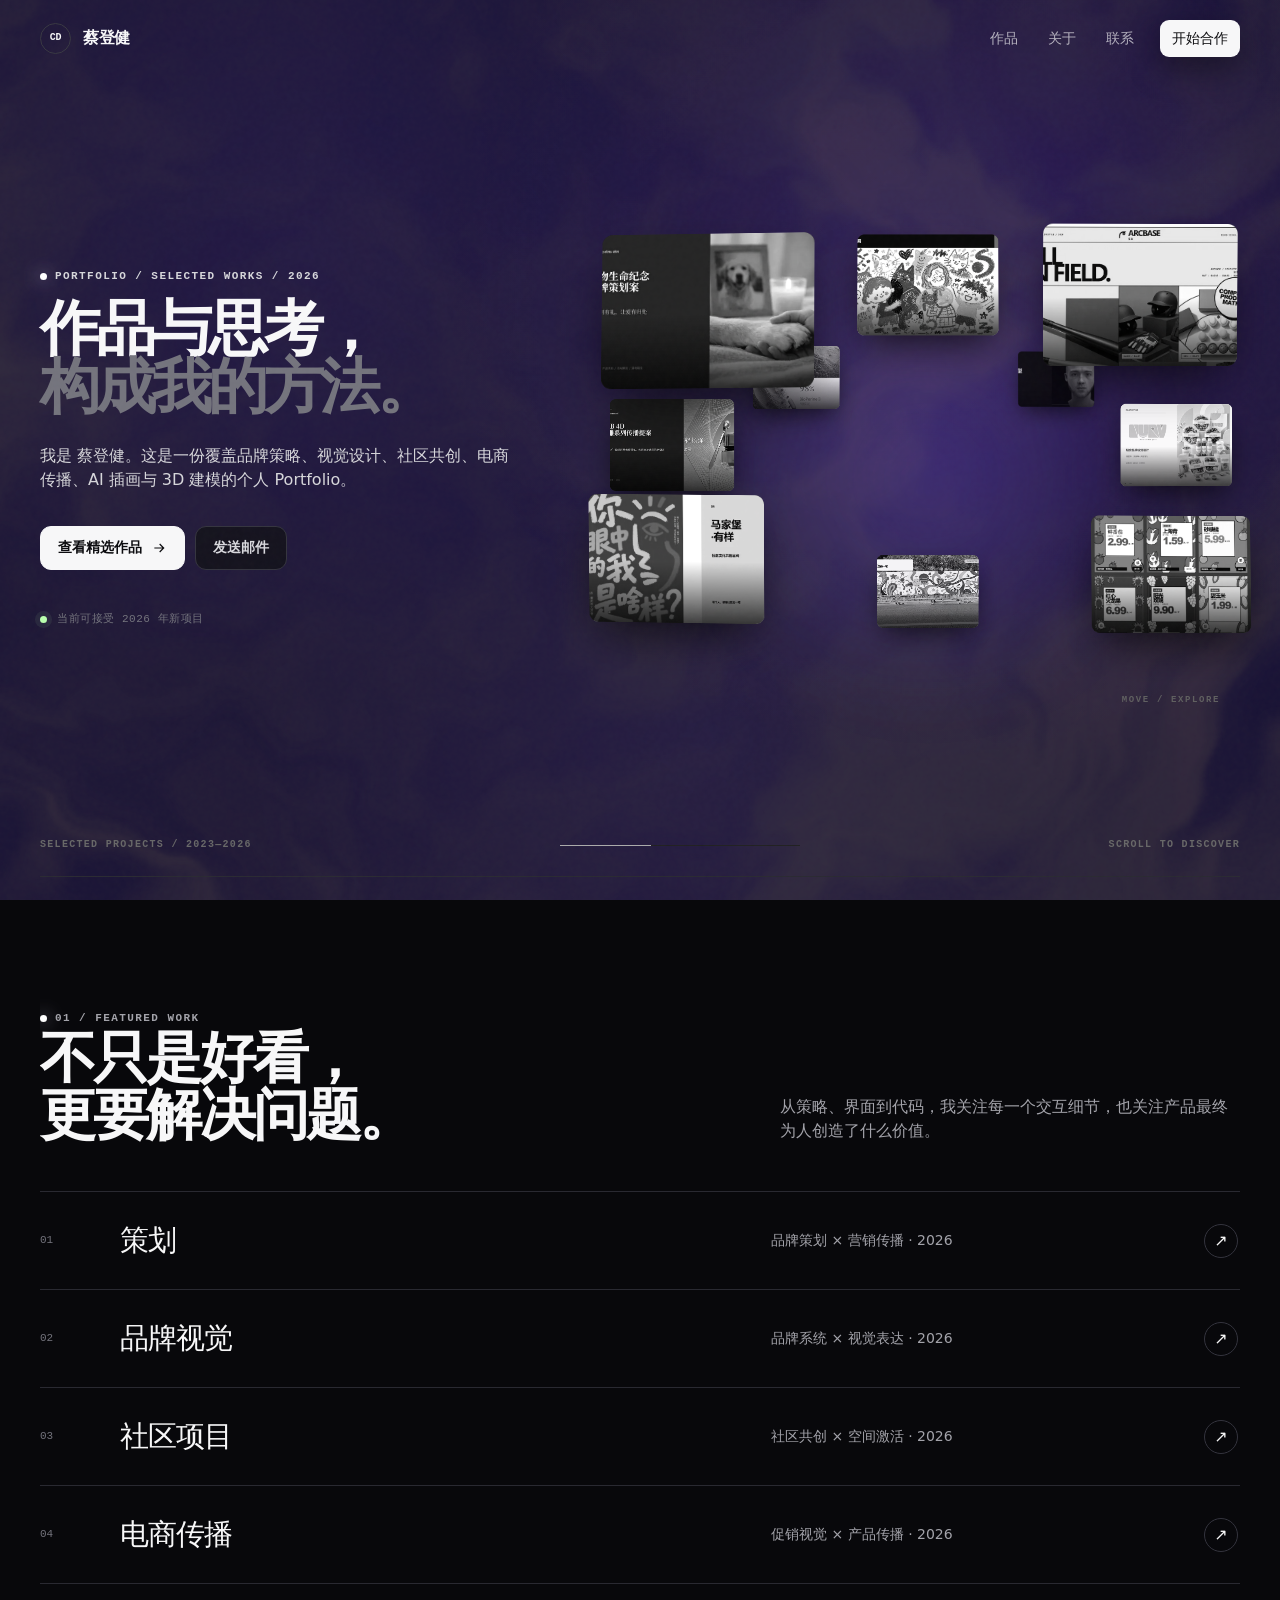
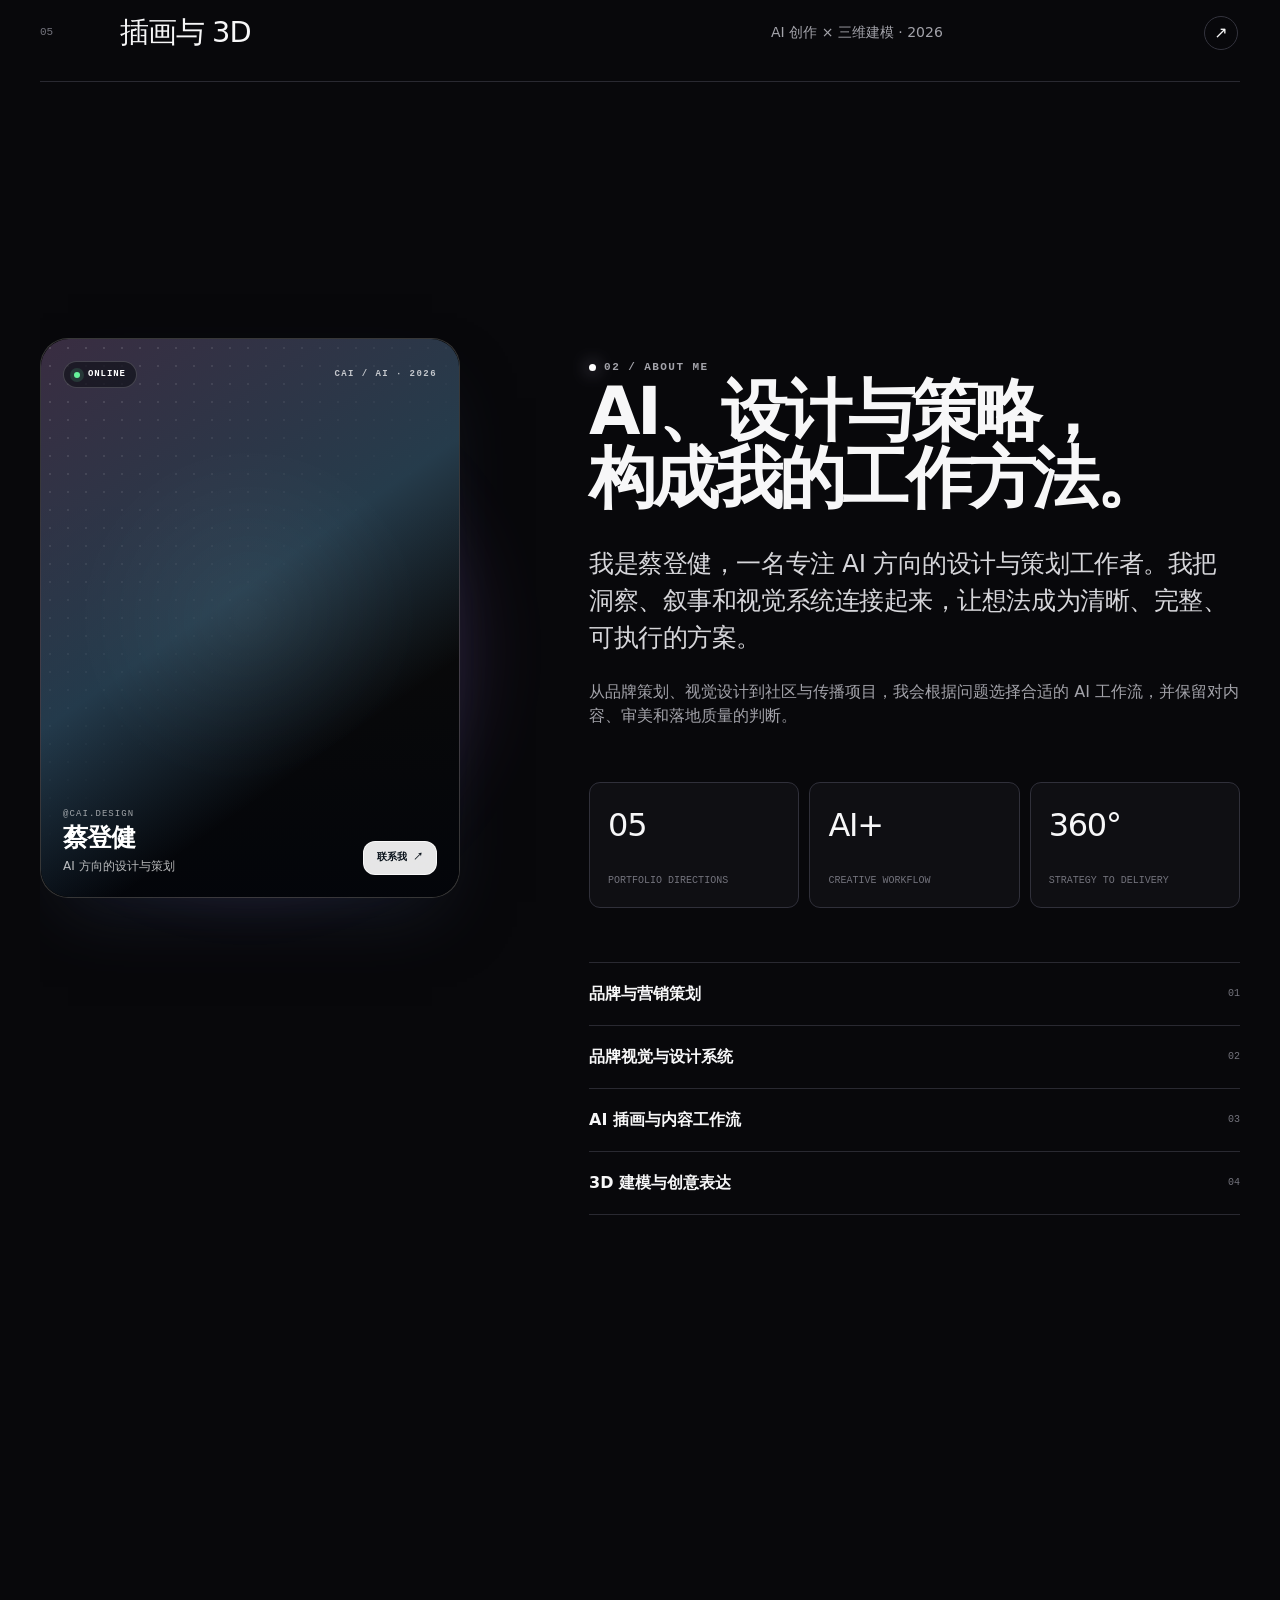
==== commit 838e6a8a: "Redesign portfolio projects as complete editorial case studies" ====
--- a/index.html
+++ b/index.html
@@ -1743,6 +1743,9 @@
       if (event.origin !== location.origin || event.source !== frame.contentWindow) return;
       if (event.data?.type === "portfolio-case-back") closeWeb();
       if (event.data?.type === "portfolio-case-close") dialog.close();
+      if (event.data?.type === "portfolio-case-title" && typeof event.data.title === "string") {
+        document.querySelector("#webTitle").textContent = event.data.title;
+      }
     });
     
     function closePoster() {
